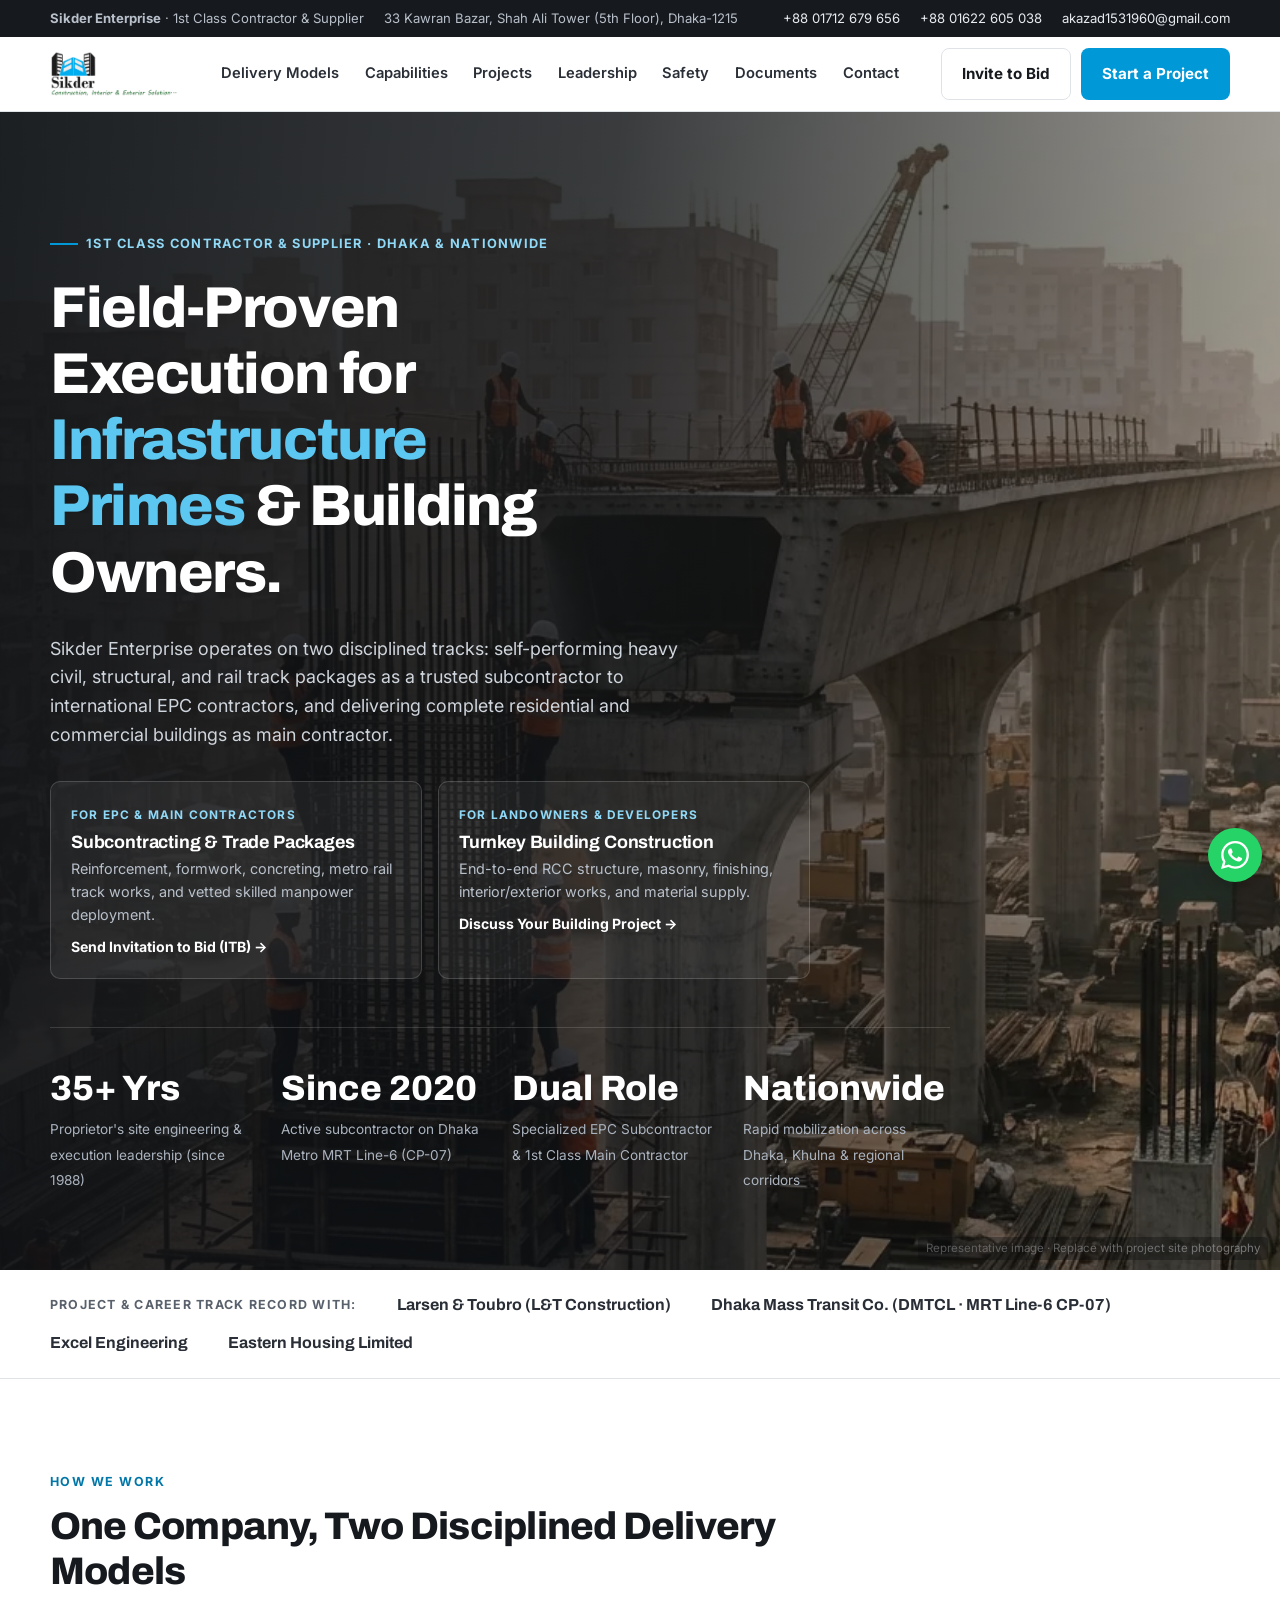
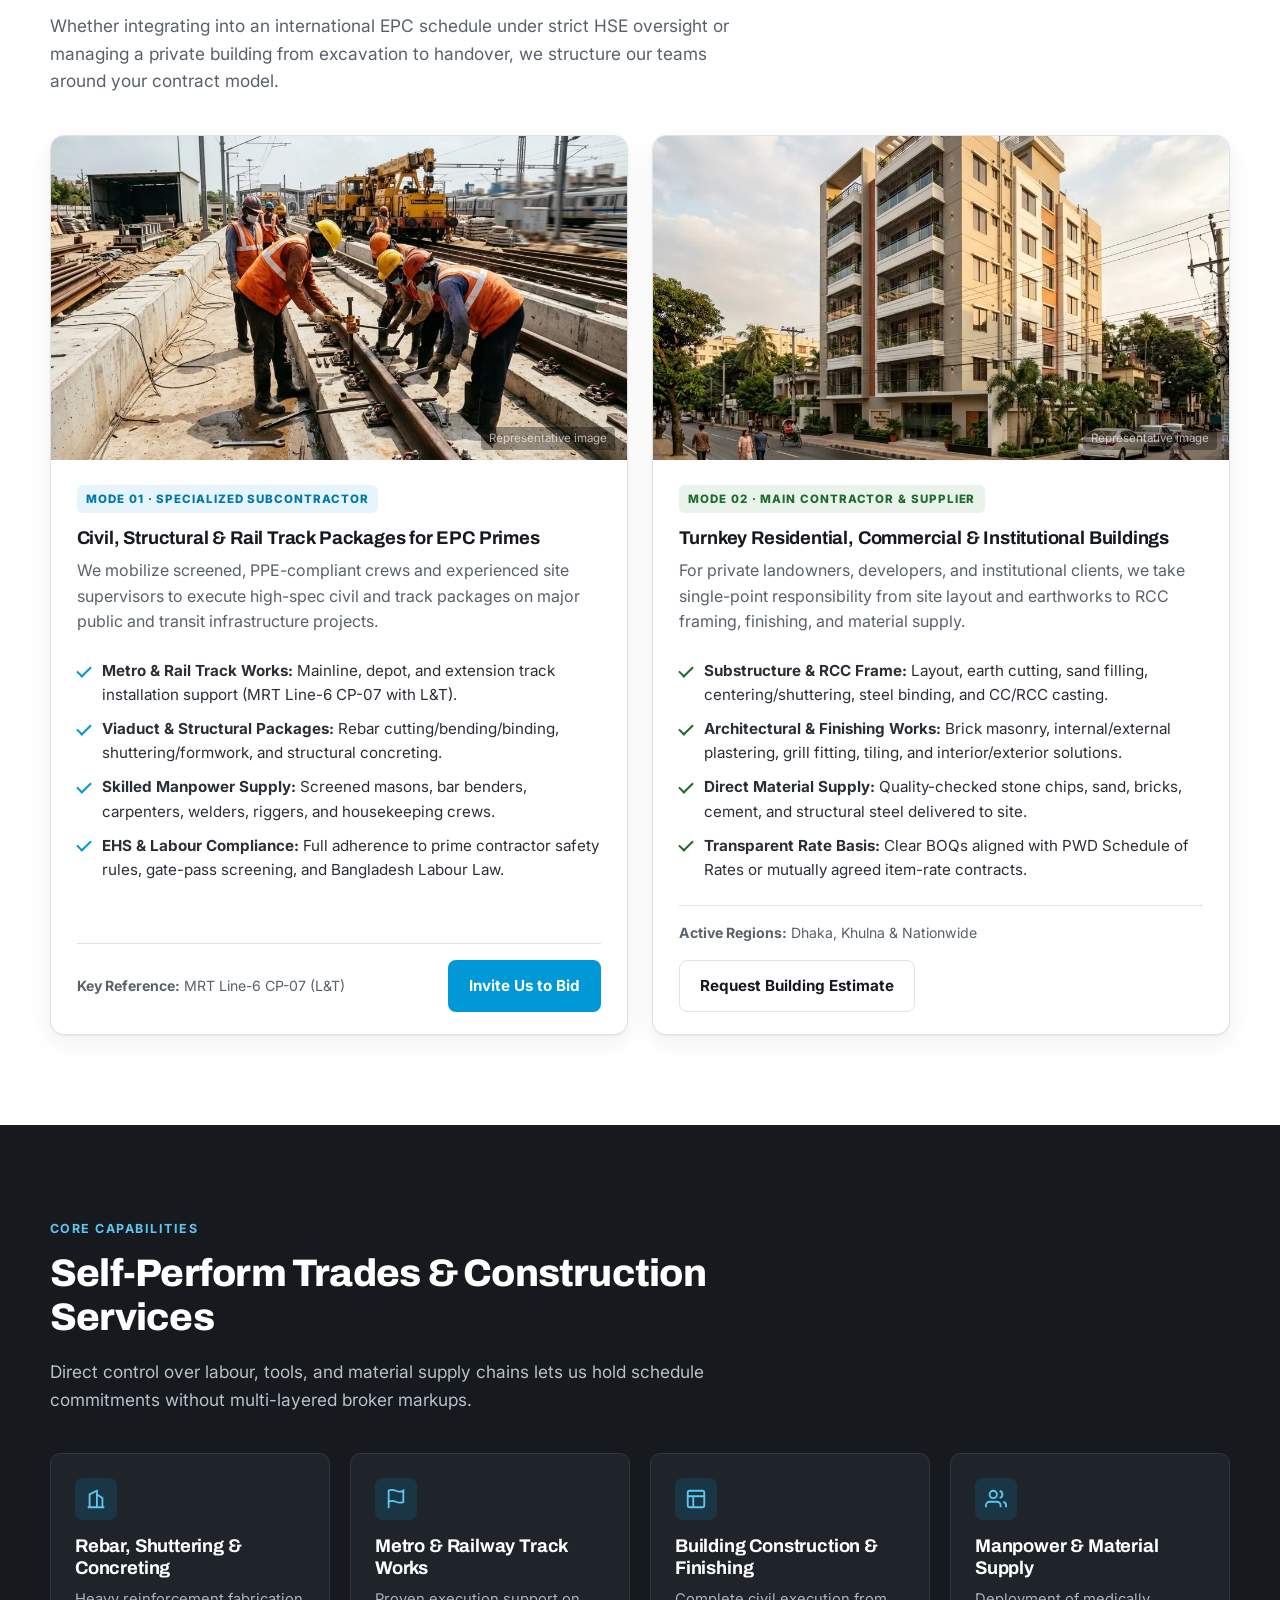
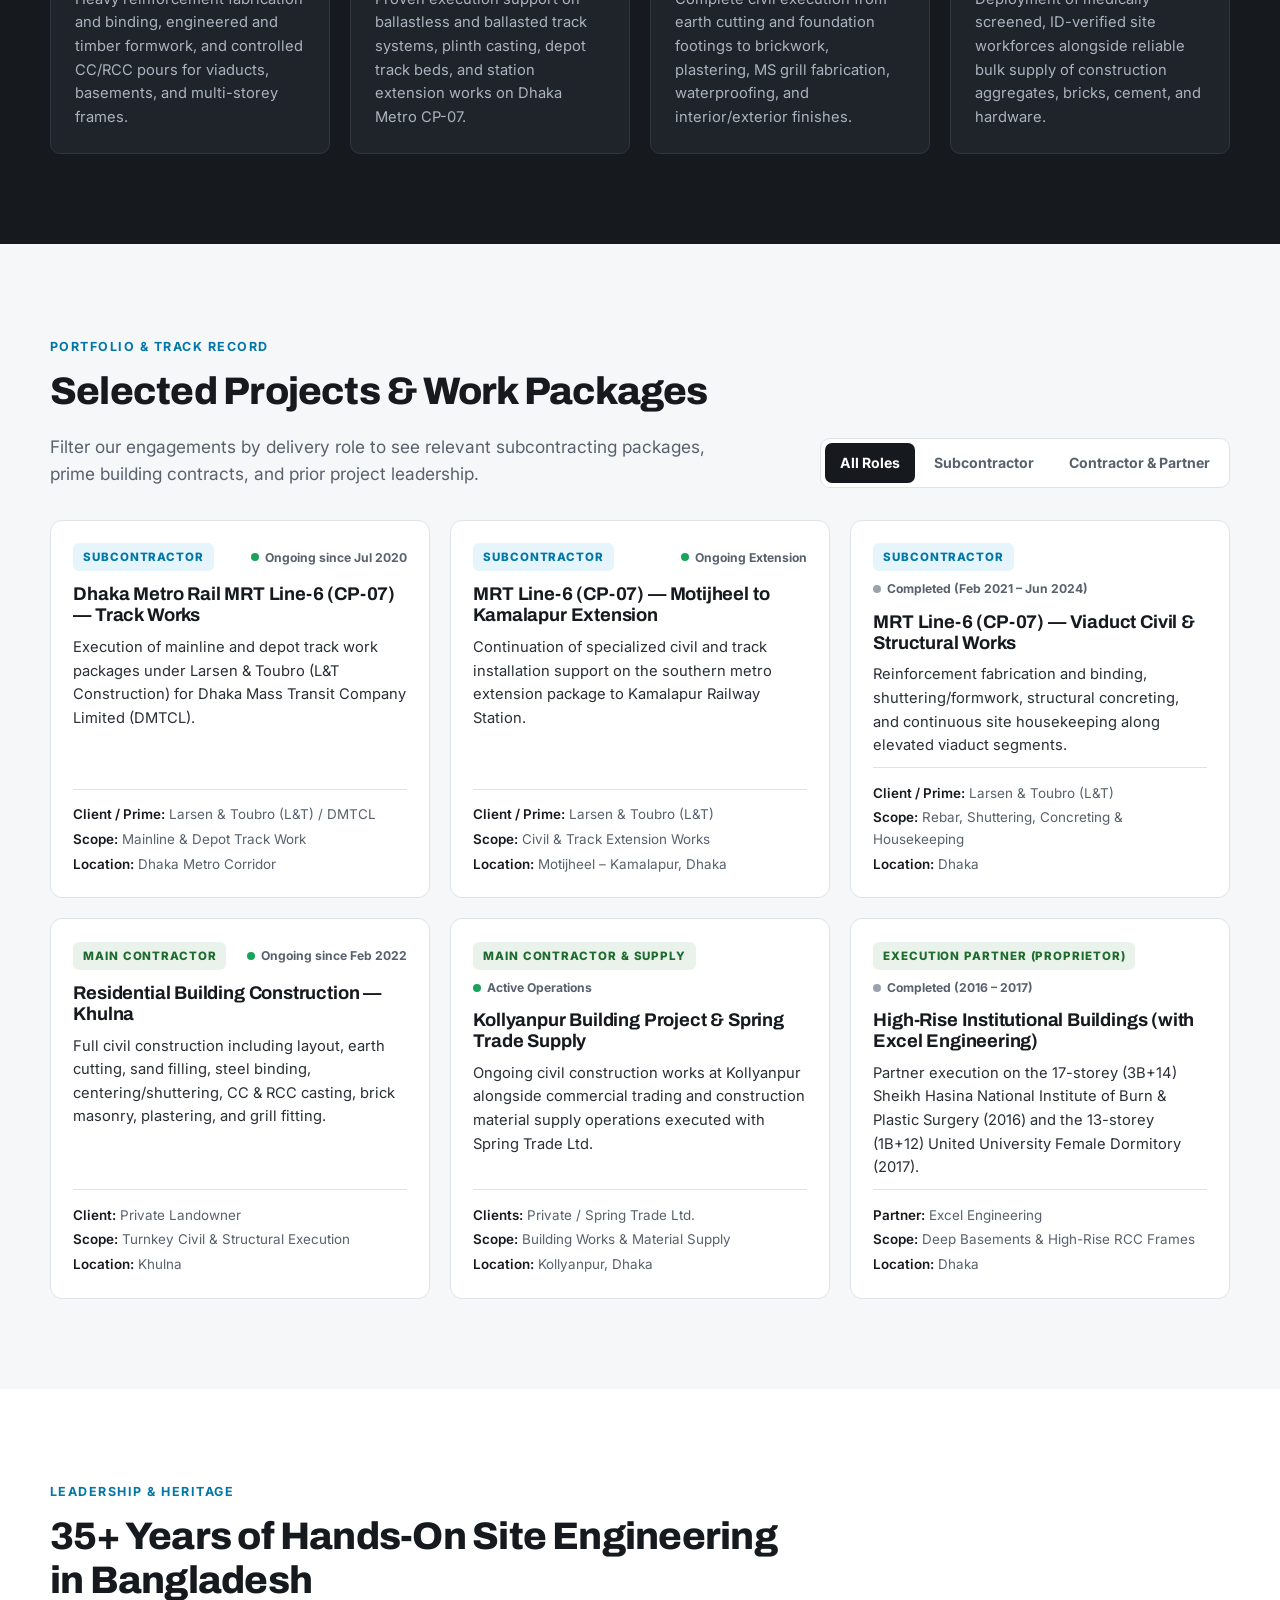
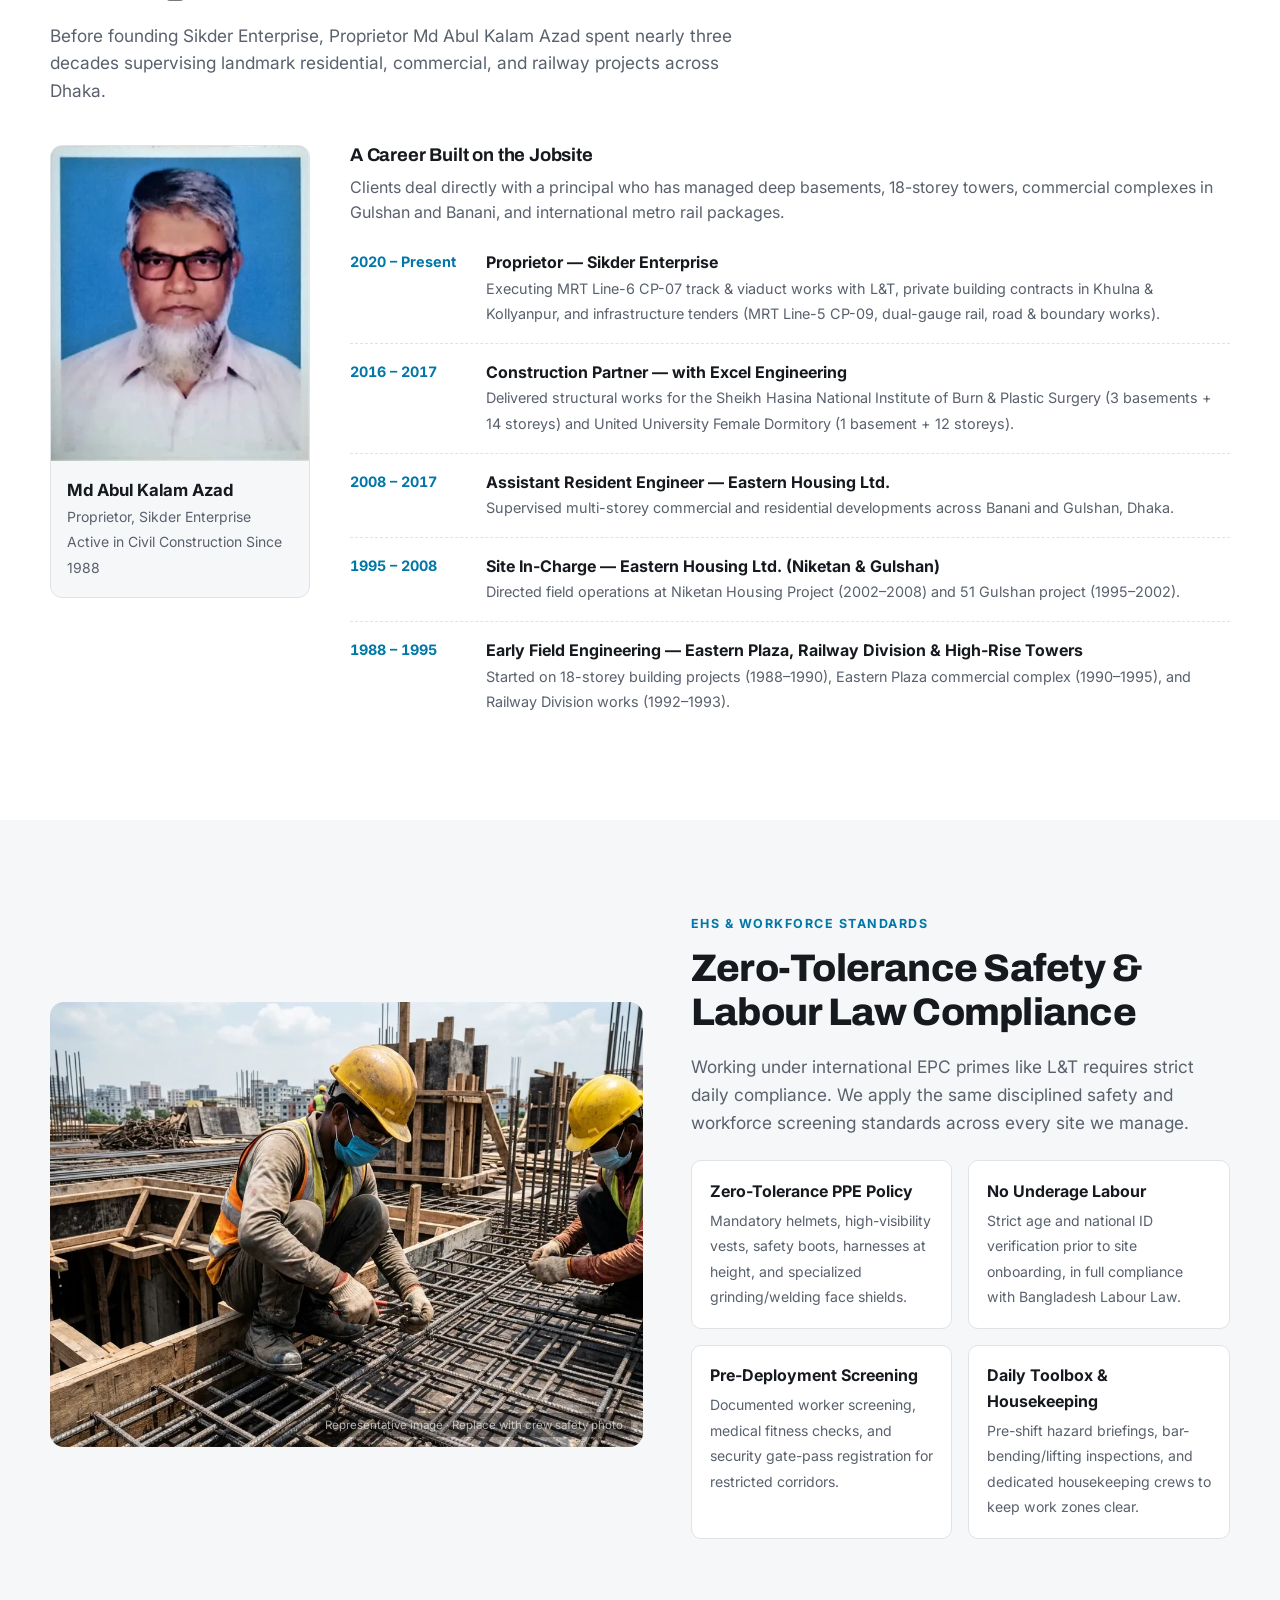
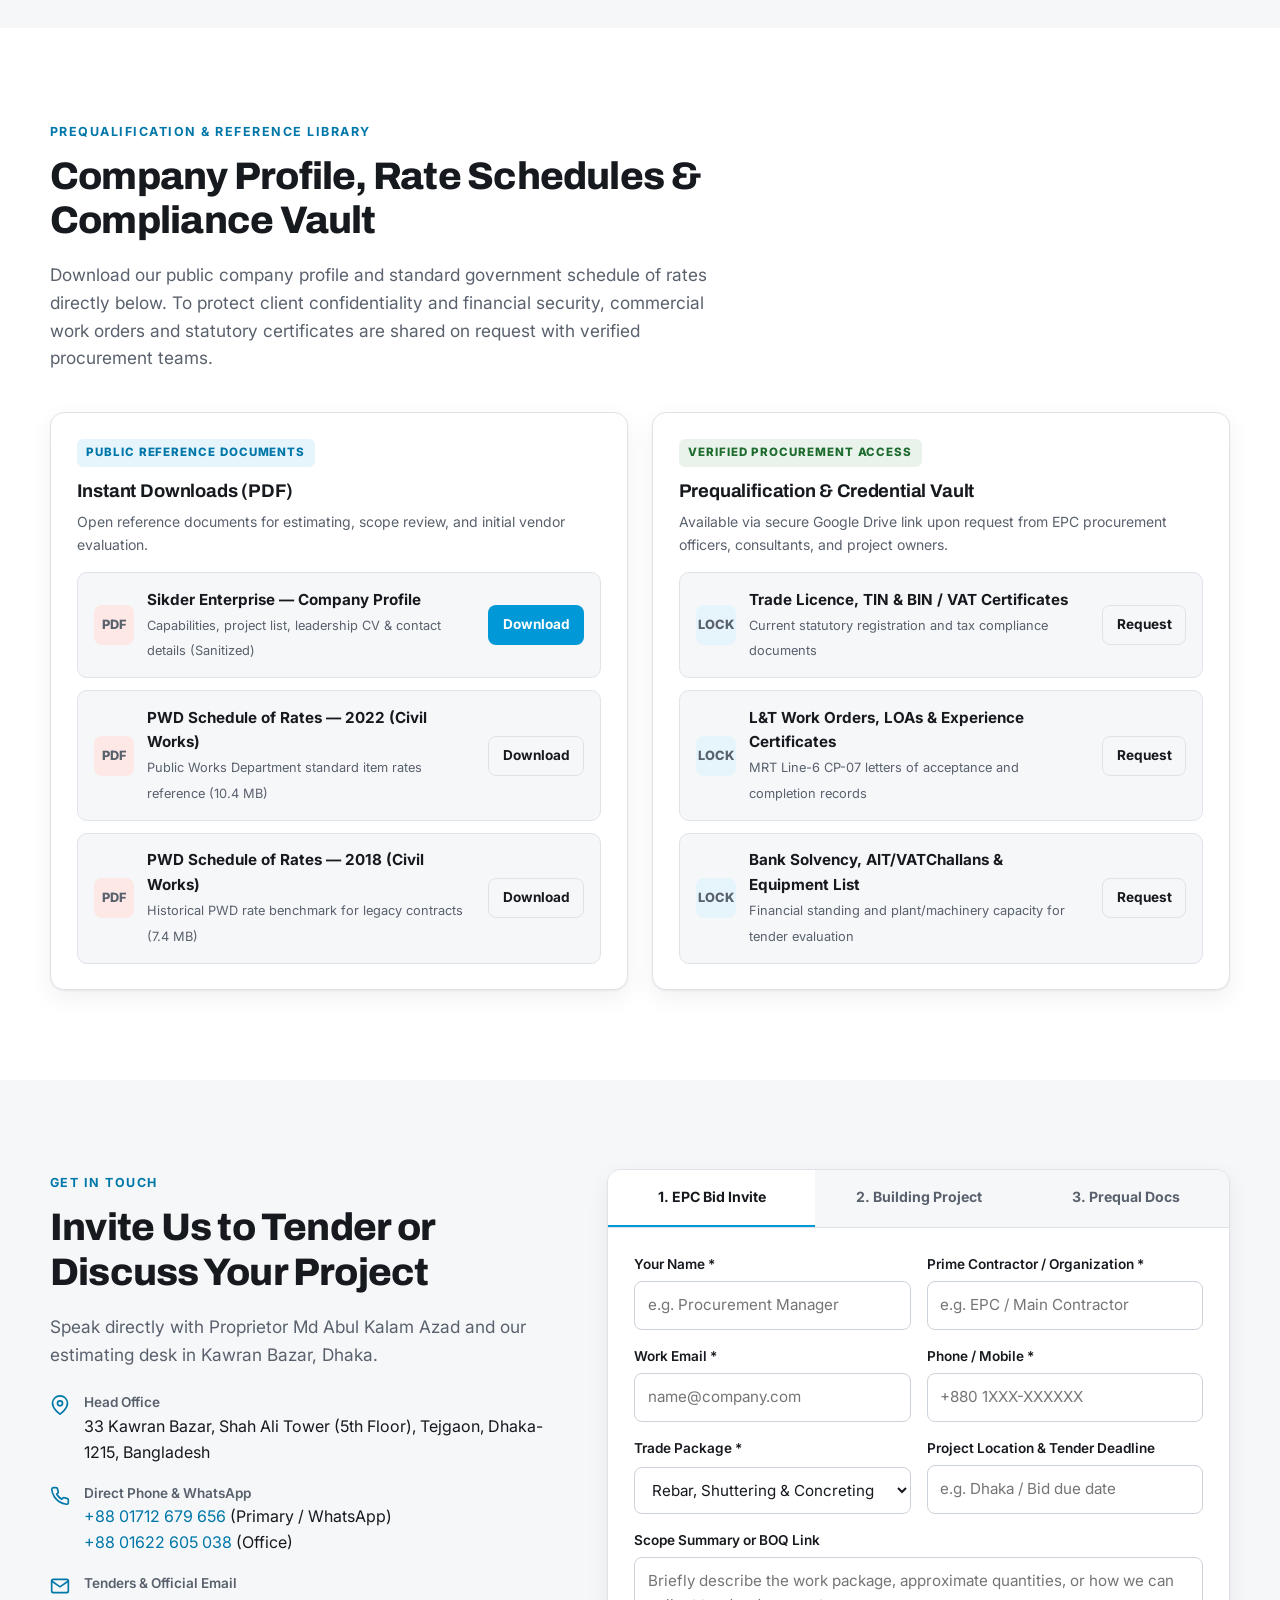
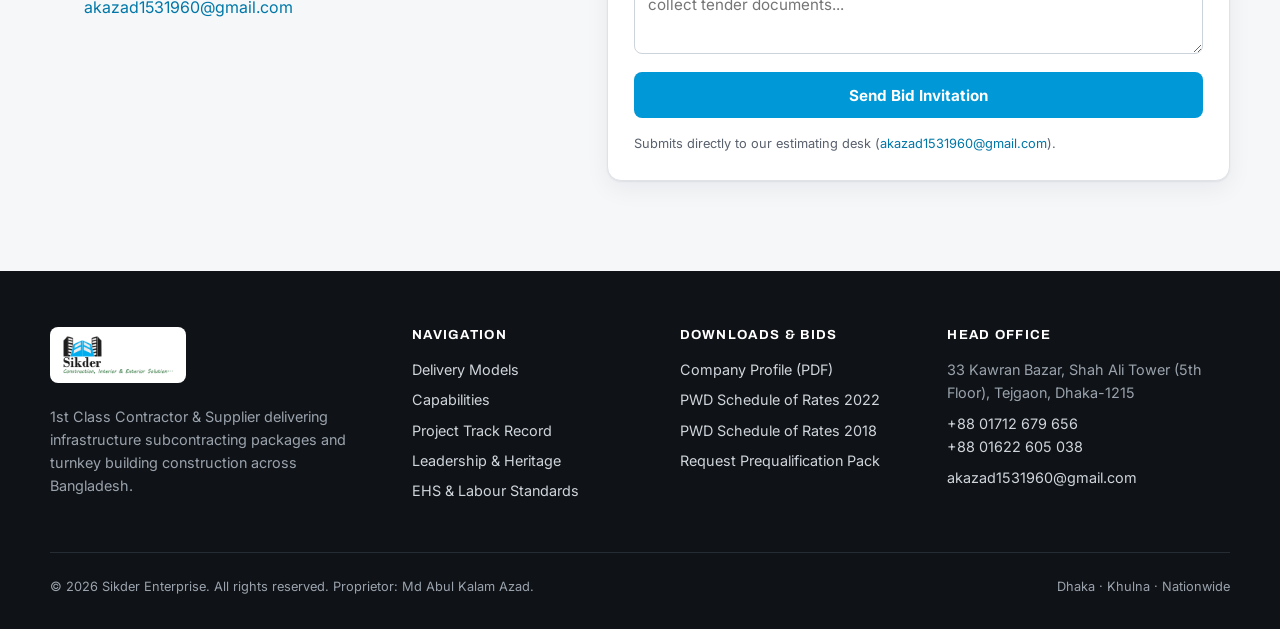
==== index.html @ fd6a3f09 "Initial launch: Sikder Enterprise dual-role website & public reference docs" ====
<!DOCTYPE html>
<html lang="en">
<head>
  <meta charset="UTF-8">
  <meta name="viewport" content="width=device-width, initial-scale=1.0">
  <title>Sikder Enterprise | 1st Class Civil &amp; Rail Infrastructure Contractor &amp; Subcontractor in Bangladesh</title>
  <meta name="description" content="Sikder Enterprise is a 1st Class civil engineering contractor, specialized subcontractor, and material supplier based in Kawran Bazar, Dhaka. Trusted execution partner on Dhaka Metro MRT Line-6 CP-07 with Larsen &amp; Toubro (L&amp;T), plus turnkey residential and commercial buildings across Bangladesh.">
  <meta name="robots" content="index, follow">
  <link rel="canonical" href="https://meherabrusho.github.io/sikder-enterprise/">
  <link rel="icon" type="image/png" href="favicon.png">
  <link rel="apple-touch-icon" href="assets/img/apple-touch-icon.png">

  <!-- Open Graph / Social -->
  <meta property="og:type" content="website">
  <meta property="og:url" content="https://meherabrusho.github.io/sikder-enterprise/">
  <meta property="og:title" content="Sikder Enterprise | 1st Class Contractor &amp; Subcontractor in Bangladesh">
  <meta property="og:description" content="Civil engineering subcontractor for EPC/infrastructure primes (MRT Line-6 CP-07 with L&amp;T) and turnkey building contractor across Dhaka &amp; Khulna. Led by 35+ years of site execution experience.">
  <meta property="og:image" content="https://meherabrusho.github.io/sikder-enterprise/assets/img/og-image.jpg">

  <!-- Google Fonts -->
  <link rel="preconnect" href="https://fonts.googleapis.com">
  <link rel="preconnect" href="https://fonts.gstatic.com" crossorigin>
  <link href="https://fonts.googleapis.com/css2?family=Archivo:wght@700;800&amp;family=Inter:wght@400;500;600;700&amp;display=swap" rel="stylesheet">

  <link rel="stylesheet" href="css/styles.css">

  <!-- Structured Data -->
  <script type="application/ld+json">
  {
    "@context": "https://schema.org",
    "@type": "GeneralContractor",
    "name": "Sikder Enterprise",
    "description": "1st Class Contractor & Supplier providing specialized civil and rail track subcontracting for EPC primes as well as turnkey residential and commercial building construction in Bangladesh.",
    "founder": {
      "@type": "Person",
      "name": "Md Abul Kalam Azad",
      "jobTitle": "Proprietor"
    },
    "address": {
      "@type": "PostalAddress",
      "streetAddress": "33 Kawran Bazar, Shah Ali Tower (5th Floor), Tejgaon",
      "addressLocality": "Dhaka",
      "postalCode": "1215",
      "addressCountry": "BD"
    },
    "telephone": "+8801712679656",
    "email": "akazad1531960@gmail.com",
    "areaServed": ["Dhaka", "Khulna", "Bangladesh"]
  }
  </script>
</head>
<body>

  <!-- Top Utility Bar -->
  <div class="topbar">
    <div class="container">
      <div class="topbar__group">
        <span><strong>Sikder Enterprise</strong> &middot; 1st Class Contractor &amp; Supplier</span>
        <span>33 Kawran Bazar, Shah Ali Tower (5th Floor), Dhaka-1215</span>
      </div>
      <div class="topbar__group">
        <a href="tel:+8801712679656">+88 01712 679 656</a>
        <a href="tel:+8801622605038">+88 01622 605 038</a>
        <a href="mailto:akazad1531960@gmail.com">akazad1531960@gmail.com</a>
      </div>
    </div>
  </div>

  <!-- Main Header -->
  <header class="header">
    <div class="container">
      <a href="#top" class="brand" aria-label="Sikder Enterprise Home">
        <img src="assets/img/logo-sm.png" alt="Sikder Enterprise — Construction, Interior &amp; Exterior Solution" width="180" height="46">
      </a>
      <nav class="nav" id="main-nav" aria-label="Primary Navigation">
        <a href="#delivery">Delivery Models</a>
        <a href="#services">Capabilities</a>
        <a href="#projects">Projects</a>
        <a href="#leadership">Leadership</a>
        <a href="#safety">Safety</a>
        <a href="#documents">Documents</a>
        <a href="#contact">Contact</a>
      </nav>
      <div class="header__cta">
        <a href="#contact" class="btn btn--ghost" data-open-tab="bid">Invite to Bid</a>
        <a href="#contact" class="btn btn--primary" data-open-tab="owner">Start a Project</a>
        <button type="button" class="menu-toggle" id="menu-toggle" aria-expanded="false" aria-controls="main-nav" aria-label="Toggle navigation menu">
          <svg viewBox="0 0 24 24" fill="none" stroke="currentColor" stroke-width="2" stroke-linecap="round"><path d="M4 7h16M4 12h16M4 17h16"/></svg>
        </button>
      </div>
    </div>
  </header>

  <main id="top">
    <!-- Hero Section -->
    <section class="hero">
      <div class="hero__bg">
        <img src="assets/img/hero-metro.webp" alt="Elevated metro rail viaduct and civil infrastructure works" width="1400" height="900" fetchpriority="high">
        <span class="img-note">Representative image &middot; Replace with project site photography</span>
      </div>
      <div class="container">
        <div class="hero__tag">1st Class Contractor &amp; Supplier &middot; Dhaka &amp; Nationwide</div>
        <h1>Field-Proven Execution for <span>Infrastructure Primes</span> &amp; Building Owners.</h1>
        <p class="hero__lead">
          Sikder Enterprise operates on two disciplined tracks: self-performing heavy civil, structural, and rail track packages as a trusted subcontractor to international EPC contractors, and delivering complete residential and commercial buildings as main contractor.
        </p>

        <div class="paths">
          <a href="#contact" class="path" data-open-tab="bid">
            <span class="path__who">For EPC &amp; Main Contractors</span>
            <h3>Subcontracting &amp; Trade Packages</h3>
            <p>Reinforcement, formwork, concreting, metro rail track works, and vetted skilled manpower deployment.</p>
            <span class="path__go">Send Invitation to Bid (ITB) &rarr;</span>
          </a>
          <a href="#contact" class="path" data-open-tab="owner">
            <span class="path__who">For Landowners &amp; Developers</span>
            <h3>Turnkey Building Construction</h3>
            <p>End-to-end RCC structure, masonry, finishing, interior/exterior works, and material supply.</p>
            <span class="path__go">Discuss Your Building Project &rarr;</span>
          </a>
        </div>

        <div class="stats">
          <div class="stat">
            <strong>35+ Yrs</strong>
            <span>Proprietor's site engineering &amp; execution leadership (since 1988)</span>
          </div>
          <div class="stat">
            <strong>Since 2020</strong>
            <span>Active subcontractor on Dhaka Metro MRT Line-6 (CP-07)</span>
          </div>
          <div class="stat">
            <strong>Dual Role</strong>
            <span>Specialized EPC Subcontractor &amp; 1st Class Main Contractor</span>
          </div>
          <div class="stat">
            <strong>Nationwide</strong>
            <span>Rapid mobilization across Dhaka, Khulna &amp; regional corridors</span>
          </div>
        </div>
      </div>
    </section>

    <!-- Trust / Partner Strip -->
    <section class="trust" aria-label="Project Experience and Collaborations">
      <div class="container">
        <span class="trust__label">Project &amp; Career Track Record With:</span>
        <span class="trust__item">Larsen &amp; Toubro (L&amp;T Construction)</span>
        <span class="trust__item">Dhaka Mass Transit Co. (DMTCL &middot; MRT Line-6 CP-07)</span>
        <span class="trust__item">Excel Engineering</span>
        <span class="trust__item">Eastern Housing Limited</span>
      </div>
    </section>

    <!-- Two Delivery Models -->
    <section class="section" id="delivery">
      <div class="container">
        <div class="section-head reveal">
          <span class="eyebrow">How We Work</span>
          <h2>One Company, Two Disciplined Delivery Models</h2>
          <p class="lead">Whether integrating into an international EPC schedule under strict HSE oversight or managing a private building from excavation to handover, we structure our teams around your contract model.</p>
        </div>

        <div class="roles">
          <!-- Subcontractor Card -->
          <article class="role reveal">
            <div class="role__media">
              <img src="assets/img/track-work.webp" alt="Metro rail track installation and plinth concrete works" width="800" height="450" loading="lazy">
              <span class="img-note">Representative image</span>
            </div>
            <div class="role__body">
              <span class="badge badge--sub">Mode 01 &middot; Specialized Subcontractor</span>
              <h3>Civil, Structural &amp; Rail Track Packages for EPC Primes</h3>
              <p class="muted">We mobilize screened, PPE-compliant crews and experienced site supervisors to execute high-spec civil and track packages on major public and transit infrastructure projects.</p>
              <ul class="ticks">
                <li><strong>Metro &amp; Rail Track Works:</strong> Mainline, depot, and extension track installation support (MRT Line-6 CP-07 with L&amp;T).</li>
                <li><strong>Viaduct &amp; Structural Packages:</strong> Rebar cutting/bending/binding, shuttering/formwork, and structural concreting.</li>
                <li><strong>Skilled Manpower Supply:</strong> Screened masons, bar benders, carpenters, welders, riggers, and housekeeping crews.</li>
                <li><strong>EHS &amp; Labour Compliance:</strong> Full adherence to prime contractor safety rules, gate-pass screening, and Bangladesh Labour Law.</li>
              </ul>
              <div class="role__foot">
                <span class="muted"><strong>Key Reference:</strong> MRT Line-6 CP-07 (L&amp;T)</span>
                <a href="#contact" class="btn btn--primary" data-open-tab="bid">Invite Us to Bid</a>
              </div>
            </div>
          </article>

          <!-- Main Contractor Card -->
          <article class="role role--gc reveal">
            <div class="role__media">
              <img src="assets/img/residential.webp" alt="Multi-storey residential and commercial building construction" width="800" height="450" loading="lazy">
              <span class="img-note">Representative image</span>
            </div>
            <div class="role__body">
              <span class="badge badge--gc">Mode 02 &middot; Main Contractor &amp; Supplier</span>
              <h3>Turnkey Residential, Commercial &amp; Institutional Buildings</h3>
              <p class="muted">For private landowners, developers, and institutional clients, we take single-point responsibility from site layout and earthworks to RCC framing, finishing, and material supply.</p>
              <ul class="ticks">
                <li><strong>Substructure &amp; RCC Frame:</strong> Layout, earth cutting, sand filling, centering/shuttering, steel binding, and CC/RCC casting.</li>
                <li><strong>Architectural &amp; Finishing Works:</strong> Brick masonry, internal/external plastering, grill fitting, tiling, and interior/exterior solutions.</li>
                <li><strong>Direct Material Supply:</strong> Quality-checked stone chips, sand, bricks, cement, and structural steel delivered to site.</li>
                <li><strong>Transparent Rate Basis:</strong> Clear BOQs aligned with PWD Schedule of Rates or mutually agreed item-rate contracts.</li>
              </ul>
              <div class="role__foot">
                <span class="muted"><strong>Active Regions:</strong> Dhaka, Khulna &amp; Nationwide</span>
                <a href="#contact" class="btn btn--ghost" data-open-tab="owner">Request Building Estimate</a>
              </div>
            </div>
          </article>
        </div>
      </div>
    </section>

    <!-- Core Capabilities (Dark Section) -->
    <section class="section section--dark" id="services">
      <div class="container">
        <div class="section-head reveal">
          <span class="eyebrow">Core Capabilities</span>
          <h2>Self-Perform Trades &amp; Construction Services</h2>
          <p class="lead">Direct control over labour, tools, and material supply chains lets us hold schedule commitments without multi-layered broker markups.</p>
        </div>

        <div class="services">
          <div class="service reveal">
            <div class="service__icon" aria-hidden="true">
              <svg viewBox="0 0 24 24" fill="none" stroke="currentColor" stroke-width="2"><path d="M3 21h18M5 21V7l8-4v18M19 21V11l-6-4"/></svg>
            </div>
            <h3>Rebar, Shuttering &amp; Concreting</h3>
            <p>Heavy reinforcement fabrication and binding, engineered and timber formwork, and controlled CC/RCC pours for viaducts, basements, and multi-storey frames.</p>
          </div>

          <div class="service reveal">
            <div class="service__icon" aria-hidden="true">
              <svg viewBox="0 0 24 24" fill="none" stroke="currentColor" stroke-width="2"><path d="M4 15s1-1 4-1 5 2 8 2 4-1 4-1V3s-1 1-4 1-5-2-8-2-4 1-4 1z"/><line x1="4" y1="22" x2="4" y2="15"/></svg>
            </div>
            <h3>Metro &amp; Railway Track Works</h3>
            <p>Proven execution support on ballastless and ballasted track systems, plinth casting, depot track beds, and station extension works on Dhaka Metro CP-07.</p>
          </div>

          <div class="service reveal">
            <div class="service__icon" aria-hidden="true">
              <svg viewBox="0 0 24 24" fill="none" stroke="currentColor" stroke-width="2"><rect x="3" y="3" width="18" height="18" rx="2"/><path d="M3 9h18M9 21V9"/></svg>
            </div>
            <h3>Building Construction &amp; Finishing</h3>
            <p>Complete civil execution from earth cutting and foundation footings to brickwork, plastering, MS grill fabrication, waterproofing, and interior/exterior finishes.</p>
          </div>

          <div class="service reveal">
            <div class="service__icon" aria-hidden="true">
              <svg viewBox="0 0 24 24" fill="none" stroke="currentColor" stroke-width="2"><path d="M17 21v-2a4 4 0 0 0-4-4H5a4 4 0 0 0-4 4v2"/><circle cx="9" cy="7" r="4"/><path d="M23 21v-2a4 4 0 0 0-3-3.87"/><path d="M16 3.13a4 4 0 0 1 0 7.75"/></svg>
            </div>
            <h3>Manpower &amp; Material Supply</h3>
            <p>Deployment of medically screened, ID-verified site workforces alongside reliable bulk supply of construction aggregates, bricks, cement, and hardware.</p>
          </div>
        </div>
      </div>
    </section>

    <!-- Projects Section -->
    <section class="section section--paper" id="projects">
      <div class="container">
        <div class="projects-head reveal">
          <div>
            <span class="eyebrow">Portfolio &amp; Track Record</span>
            <h2>Selected Projects &amp; Work Packages</h2>
            <p class="lead" style="margin-bottom:0;">Filter our engagements by delivery role to see relevant subcontracting packages, prime building contracts, and prior project leadership.</p>
          </div>
          <div class="filters" role="group" aria-label="Filter projects by role">
            <button type="button" class="filter" data-filter="all" aria-pressed="true">All Roles</button>
            <button type="button" class="filter" data-filter="sub" aria-pressed="false">Subcontractor</button>
            <button type="button" class="filter" data-filter="gc" aria-pressed="false">Contractor &amp; Partner</button>
          </div>
        </div>

        <div class="projects" id="project-grid">
          <!-- Project 1 -->
          <article class="project reveal" data-role="sub">
            <div class="project__top">
              <span class="badge badge--sub" style="margin:0;">Subcontractor</span>
              <span class="status status--live">Ongoing since Jul 2020</span>
            </div>
            <h3>Dhaka Metro Rail MRT Line-6 (CP-07) — Track Works</h3>
            <p>Execution of mainline and depot track work packages under Larsen &amp; Toubro (L&amp;T Construction) for Dhaka Mass Transit Company Limited (DMTCL).</p>
            <div class="meta">
              <span><b>Client / Prime:</b> Larsen &amp; Toubro (L&amp;T) / DMTCL</span>
              <span><b>Scope:</b> Mainline &amp; Depot Track Work</span>
              <span><b>Location:</b> Dhaka Metro Corridor</span>
            </div>
          </article>

          <!-- Project 2 -->
          <article class="project reveal" data-role="sub">
            <div class="project__top">
              <span class="badge badge--sub" style="margin:0;">Subcontractor</span>
              <span class="status status--live">Ongoing Extension</span>
            </div>
            <h3>MRT Line-6 (CP-07) — Motijheel to Kamalapur Extension</h3>
            <p>Continuation of specialized civil and track installation support on the southern metro extension package to Kamalapur Railway Station.</p>
            <div class="meta">
              <span><b>Client / Prime:</b> Larsen &amp; Toubro (L&amp;T)</span>
              <span><b>Scope:</b> Civil &amp; Track Extension Works</span>
              <span><b>Location:</b> Motijheel – Kamalapur, Dhaka</span>
            </div>
          </article>

          <!-- Project 3 -->
          <article class="project reveal" data-role="sub">
            <div class="project__top">
              <span class="badge badge--sub" style="margin:0;">Subcontractor</span>
              <span class="status">Completed (Feb 2021 – Jun 2024)</span>
            </div>
            <h3>MRT Line-6 (CP-07) — Viaduct Civil &amp; Structural Works</h3>
            <p>Reinforcement fabrication and binding, shuttering/formwork, structural concreting, and continuous site housekeeping along elevated viaduct segments.</p>
            <div class="meta">
              <span><b>Client / Prime:</b> Larsen &amp; Toubro (L&amp;T)</span>
              <span><b>Scope:</b> Rebar, Shuttering, Concreting &amp; Housekeeping</span>
              <span><b>Location:</b> Dhaka</span>
            </div>
          </article>

          <!-- Project 4 -->
          <article class="project reveal" data-role="gc">
            <div class="project__top">
              <span class="badge badge--gc" style="margin:0;">Main Contractor</span>
              <span class="status status--live">Ongoing since Feb 2022</span>
            </div>
            <h3>Residential Building Construction — Khulna</h3>
            <p>Full civil construction including layout, earth cutting, sand filling, steel binding, centering/shuttering, CC &amp; RCC casting, brick masonry, plastering, and grill fitting.</p>
            <div class="meta">
              <span><b>Client:</b> Private Landowner</span>
              <span><b>Scope:</b> Turnkey Civil &amp; Structural Execution</span>
              <span><b>Location:</b> Khulna</span>
            </div>
          </article>

          <!-- Project 5 -->
          <article class="project reveal" data-role="gc">
            <div class="project__top">
              <span class="badge badge--gc" style="margin:0;">Main Contractor &amp; Supply</span>
              <span class="status status--live">Active Operations</span>
            </div>
            <h3>Kollyanpur Building Project &amp; Spring Trade Supply</h3>
            <p>Ongoing civil construction works at Kollyanpur alongside commercial trading and construction material supply operations executed with Spring Trade Ltd.</p>
            <div class="meta">
              <span><b>Clients:</b> Private / Spring Trade Ltd.</span>
              <span><b>Scope:</b> Building Works &amp; Material Supply</span>
              <span><b>Location:</b> Kollyanpur, Dhaka</span>
            </div>
          </article>

          <!-- Project 6 -->
          <article class="project reveal" data-role="gc">
            <div class="project__top">
              <span class="badge badge--gc" style="margin:0;">Execution Partner (Proprietor)</span>
              <span class="status">Completed (2016 – 2017)</span>
            </div>
            <h3>High-Rise Institutional Buildings (with Excel Engineering)</h3>
            <p>Partner execution on the 17-storey (3B+14) Sheikh Hasina National Institute of Burn &amp; Plastic Surgery (2016) and the 13-storey (1B+12) United University Female Dormitory (2017).</p>
            <div class="meta">
              <span><b>Partner:</b> Excel Engineering</span>
              <span><b>Scope:</b> Deep Basements &amp; High-Rise RCC Frames</span>
              <span><b>Location:</b> Dhaka</span>
            </div>
          </article>
        </div>
      </div>
    </section>

    <!-- Leadership & 35-Year Heritage -->
    <section class="section" id="leadership">
      <div class="container">
        <div class="section-head reveal">
          <span class="eyebrow">Leadership &amp; Heritage</span>
          <h2>35+ Years of Hands-On Site Engineering in Bangladesh</h2>
          <p class="lead">Before founding Sikder Enterprise, Proprietor Md Abul Kalam Azad spent nearly three decades supervising landmark residential, commercial, and railway projects across Dhaka.</p>
        </div>

        <div class="leader reveal">
          <div class="leader__photo">
            <img src="assets/img/proprietor.webp" alt="Md Abul Kalam Azad, Proprietor of Sikder Enterprise" width="400" height="480" loading="lazy">
            <div style="padding:1rem;">
              <strong style="display:block;font-size:1.05rem;">Md Abul Kalam Azad</strong>
              <span class="muted small">Proprietor, Sikder Enterprise<br>Active in Civil Construction Since 1988</span>
            </div>
          </div>

          <div>
            <h3>A Career Built on the Jobsite</h3>
            <p class="muted">Clients deal directly with a principal who has managed deep basements, 18-storey towers, commercial complexes in Gulshan and Banani, and international metro rail packages.</p>

            <ol class="timeline">
              <li>
                <time>2020 – Present</time>
                <div>
                  <b>Proprietor — Sikder Enterprise</b>
                  <span>Executing MRT Line-6 CP-07 track &amp; viaduct works with L&amp;T, private building contracts in Khulna &amp; Kollyanpur, and infrastructure tenders (MRT Line-5 CP-09, dual-gauge rail, road &amp; boundary works).</span>
                </div>
              </li>
              <li>
                <time>2016 – 2017</time>
                <div>
                  <b>Construction Partner — with Excel Engineering</b>
                  <span>Delivered structural works for the Sheikh Hasina National Institute of Burn &amp; Plastic Surgery (3 basements + 14 storeys) and United University Female Dormitory (1 basement + 12 storeys).</span>
                </div>
              </li>
              <li>
                <time>2008 – 2017</time>
                <div>
                  <b>Assistant Resident Engineer — Eastern Housing Ltd.</b>
                  <span>Supervised multi-storey commercial and residential developments across Banani and Gulshan, Dhaka.</span>
                </div>
              </li>
              <li>
                <time>1995 – 2008</time>
                <div>
                  <b>Site In-Charge — Eastern Housing Ltd. (Niketan &amp; Gulshan)</b>
                  <span>Directed field operations at Niketan Housing Project (2002–2008) and 51 Gulshan project (1995–2002).</span>
                </div>
              </li>
              <li>
                <time>1988 – 1995</time>
                <div>
                  <b>Early Field Engineering — Eastern Plaza, Railway Division &amp; High-Rise Towers</b>
                  <span>Started on 18-storey building projects (1988–1990), Eastern Plaza commercial complex (1990–1995), and Railway Division works (1992–1993).</span>
                </div>
              </li>
            </ol>
          </div>
        </div>
      </div>
    </section>

    <!-- Health, Safety & Labour Compliance -->
    <section class="section section--paper" id="safety">
      <div class="container">
        <div class="safety">
          <div class="safety__media reveal">
            <img src="assets/img/rebar-crew.webp" alt="Construction workers wearing full PPE helmets, high-visibility vests, and safety harnesses on site" width="800" height="600" loading="lazy">
            <span class="img-note">Representative image &middot; Replace with crew safety photo</span>
          </div>

          <div class="reveal">
            <span class="eyebrow">EHS &amp; Workforce Standards</span>
            <h2>Zero-Tolerance Safety &amp; Labour Law Compliance</h2>
            <p class="lead">Working under international EPC primes like L&amp;T requires strict daily compliance. We apply the same disciplined safety and workforce screening standards across every site we manage.</p>

            <div class="pillars">
              <div class="pillar">
                <b>Zero-Tolerance PPE Policy</b>
                <span>Mandatory helmets, high-visibility vests, safety boots, harnesses at height, and specialized grinding/welding face shields.</span>
              </div>
              <div class="pillar">
                <b>No Underage Labour</b>
                <span>Strict age and national ID verification prior to site onboarding, in full compliance with Bangladesh Labour Law.</span>
              </div>
              <div class="pillar">
                <b>Pre-Deployment Screening</b>
                <span>Documented worker screening, medical fitness checks, and security gate-pass registration for restricted corridors.</span>
              </div>
              <div class="pillar">
                <b>Daily Toolbox &amp; Housekeeping</b>
                <span>Pre-shift hazard briefings, bar-bending/lifting inspections, and dedicated housekeeping crews to keep work zones clear.</span>
              </div>
            </div>
          </div>
        </div>
      </div>
    </section>

    <!-- Document & Prequalification Center -->
    <section class="section" id="documents">
      <div class="container">
        <div class="section-head reveal">
          <span class="eyebrow">Prequalification &amp; Reference Library</span>
          <h2>Company Profile, Rate Schedules &amp; Compliance Vault</h2>
          <p class="lead">Download our public company profile and standard government schedule of rates directly below. To protect client confidentiality and financial security, commercial work orders and statutory certificates are shared on request with verified procurement teams.</p>
        </div>

        <div class="docs">
          <!-- Tier 2: Public Downloads -->
          <div class="doc-card reveal">
            <span class="badge badge--sub">Public Reference Documents</span>
            <h3>Instant Downloads (PDF)</h3>
            <p class="muted small">Open reference documents for estimating, scope review, and initial vendor evaluation.</p>

            <ul class="doc-list">
              <li class="doc">
                <div class="doc__info">
                  <span class="doc__type">PDF</span>
                  <div>
                    <b>Sikder Enterprise — Company Profile</b>
                    <span>Capabilities, project list, leadership CV &amp; contact details (Sanitized)</span>
                  </div>
                </div>
                <a href="assets/docs/Sikder-Enterprise-Company-Profile.pdf" class="btn btn--primary" download>Download</a>
              </li>

              <li class="doc">
                <div class="doc__info">
                  <span class="doc__type">PDF</span>
                  <div>
                    <b>PWD Schedule of Rates — 2022 (Civil Works)</b>
                    <span>Public Works Department standard item rates reference (10.4 MB)</span>
                  </div>
                </div>
                <a href="assets/docs/PWD-Schedule-of-Rates-2022.pdf" class="btn btn--ghost" download>Download</a>
              </li>

              <li class="doc">
                <div class="doc__info">
                  <span class="doc__type">PDF</span>
                  <div>
                    <b>PWD Schedule of Rates — 2018 (Civil Works)</b>
                    <span>Historical PWD rate benchmark for legacy contracts (7.4 MB)</span>
                  </div>
                </div>
                <a href="assets/docs/PWD-Schedule-of-Rates-2018.pdf" class="btn btn--ghost" download>Download</a>
              </li>
            </ul>
          </div>

          <!-- Tier 3: Request-Only Prequalification Vault -->
          <div class="doc-card reveal">
            <span class="badge badge--gc">Verified Procurement Access</span>
            <h3>Prequalification &amp; Credential Vault</h3>
            <p class="muted small">Available via secure Google Drive link upon request from EPC procurement officers, consultants, and project owners.</p>

            <ul class="doc-list">
              <li class="doc">
                <div class="doc__info">
                  <span class="doc__type doc__type--lock" title="Request required">LOCK</span>
                  <div>
                    <b>Trade Licence, TIN &amp; BIN / VAT Certificates</b>
                    <span>Current statutory registration and tax compliance documents</span>
                  </div>
                </div>
                <a href="#contact" class="btn btn--ghost" data-open-tab="prequal" data-doc="Trade Licence, TIN &amp; VAT Certificates">Request</a>
              </li>

              <li class="doc">
                <div class="doc__info">
                  <span class="doc__type doc__type--lock" title="Request required">LOCK</span>
                  <div>
                    <b>L&amp;T Work Orders, LOAs &amp; Experience Certificates</b>
                    <span>MRT Line-6 CP-07 letters of acceptance and completion records</span>
                  </div>
                </div>
                <a href="#contact" class="btn btn--ghost" data-open-tab="prequal" data-doc="L&amp;T Work Orders &amp; Experience Certificates">Request</a>
              </li>

              <li class="doc">
                <div class="doc__info">
                  <span class="doc__type doc__type--lock" title="Request required">LOCK</span>
                  <div>
                    <b>Bank Solvency, AIT/VATChallans &amp; Equipment List</b>
                    <span>Financial standing and plant/machinery capacity for tender evaluation</span>
                  </div>
                </div>
                <a href="#contact" class="btn btn--ghost" data-open-tab="prequal" data-doc="Bank Solvency &amp; Financial Prequalification Pack">Request</a>
              </li>
            </ul>
          </div>
        </div>
      </div>
    </section>

    <!-- Contact & Interactive Inquiry Section -->
    <section class="section section--paper" id="contact">
      <div class="container">
        <div class="contact">
          <div class="reveal">
            <span class="eyebrow">Get in Touch</span>
            <h2>Invite Us to Tender or Discuss Your Project</h2>
            <p class="lead">Speak directly with Proprietor Md Abul Kalam Azad and our estimating desk in Kawran Bazar, Dhaka.</p>

            <div class="contact__details">
              <div class="contact__row">
                <svg viewBox="0 0 24 24" fill="none" stroke="currentColor" stroke-width="2"><path d="M21 10c0 7-9 13-9 13s-9-6-9-13a9 9 0 0 1 18 0z"/><circle cx="12" cy="10" r="3"/></svg>
                <div>
                  <b>Head Office</b>
                  <span>33 Kawran Bazar, Shah Ali Tower (5th Floor), Tejgaon, Dhaka-1215, Bangladesh</span>
                </div>
              </div>

              <div class="contact__row">
                <svg viewBox="0 0 24 24" fill="none" stroke="currentColor" stroke-width="2"><path d="M22 16.92v3a2 2 0 0 1-2.18 2 19.79 19.79 0 0 1-8.63-3.07 19.5 19.5 0 0 1-6-6 19.79 19.79 0 0 1-3.07-8.67A2 2 0 0 1 4.11 2h3a2 2 0 0 1 2 1.72 12.84 12.84 0 0 0 .7 2.81 2 2 0 0 1-.45 2.11L8.09 9.91a16 16 0 0 0 6 6l1.27-1.27a2 2 0 0 1 2.11-.45 12.84 12.84 0 0 0 2.81.7A2 2 0 0 1 22 16.92z"/></svg>
                <div>
                  <b>Direct Phone &amp; WhatsApp</b>
                  <span><a href="tel:+8801712679656">+88 01712 679 656</a> (Primary / WhatsApp)<br><a href="tel:+8801622605038">+88 01622 605 038</a> (Office)</span>
                </div>
              </div>

              <div class="contact__row">
                <svg viewBox="0 0 24 24" fill="none" stroke="currentColor" stroke-width="2"><path d="M4 4h16c1.1 0 2 .9 2 2v12c0 1.1-.9 2-2 2H4c-1.1 0-2-.9-2-2V6c0-1.1.9-2 2-2z"/><polyline points="22,6 12,13 2,6"/></svg>
                <div>
                  <b>Tenders &amp; Official Email</b>
                  <span><a href="mailto:akazad1531960@gmail.com">akazad1531960@gmail.com</a></span>
                </div>
              </div>
            </div>
          </div>

          <!-- 3-Tab Inquiry Card -->
          <div class="form-card reveal">
            <div class="tabs" role="tablist" aria-label="Inquiry Type">
              <button type="button" class="tab" role="tab" id="tab-bid" aria-controls="panel-bid" aria-selected="true" data-tab="bid">1. EPC Bid Invite</button>
              <button type="button" class="tab" role="tab" id="tab-owner" aria-controls="panel-owner" aria-selected="false" data-tab="owner">2. Building Project</button>
              <button type="button" class="tab" role="tab" id="tab-prequal" aria-controls="panel-prequal" aria-selected="false" data-tab="prequal">3. Prequal Docs</button>
            </div>

            <!-- Panel 1: Subcontract / ITB -->
            <form class="panel" id="panel-bid" role="tabpanel" aria-labelledby="tab-bid" data-inquiry-type="EPC / Subcontract Invitation to Bid">
              <div class="fields">
                <div class="field">
                  <label for="bid-name">Your Name *</label>
                  <input type="text" id="bid-name" name="name" required placeholder="e.g. Procurement Manager">
                </div>
                <div class="field">
                  <label for="bid-company">Prime Contractor / Organization *</label>
                  <input type="text" id="bid-company" name="company" required placeholder="e.g. EPC / Main Contractor">
                </div>
                <div class="field">
                  <label for="bid-email">Work Email *</label>
                  <input type="email" id="bid-email" name="email" required placeholder="name@company.com">
                </div>
                <div class="field">
                  <label for="bid-phone">Phone / Mobile *</label>
                  <input type="tel" id="bid-phone" name="phone" required placeholder="+880 1XXX-XXXXXX">
                </div>
                <div class="field">
                  <label for="bid-package">Trade Package *</label>
                  <select id="bid-package" name="package" required>
                    <option value="Rebar, Shuttering & Concreting">Rebar, Shuttering &amp; Concreting</option>
                    <option value="Metro / Railway Track Works">Metro / Railway Track Works</option>
                    <option value="Earthworks, Road & Boundary Civil Works">Earthworks, Road &amp; Boundary Civil Works</option>
                    <option value="Skilled Manpower Deployment">Skilled Manpower Deployment</option>
                    <option value="Material Supply">Construction Material Supply</option>
                  </select>
                </div>
                <div class="field">
                  <label for="bid-location">Project Location &amp; Tender Deadline</label>
                  <input type="text" id="bid-location" name="location" placeholder="e.g. Dhaka / Bid due date">
                </div>
                <div class="field field--full">
                  <label for="bid-notes">Scope Summary or BOQ Link</label>
                  <textarea id="bid-notes" name="message" rows="3" placeholder="Briefly describe the work package, approximate quantities, or how we can collect tender documents..."></textarea>
                </div>
              </div>
              <div style="margin-top:1.1rem;">
                <button type="submit" class="btn btn--primary btn--block">Send Bid Invitation</button>
              </div>
              <p class="form-note">Submits directly to our estimating desk (<a href="mailto:akazad1531960@gmail.com">akazad1531960@gmail.com</a>).</p>
              <div class="form-status" role="status" aria-live="polite"></div>
            </form>

            <!-- Panel 2: Building Owner -->
            <form class="panel" id="panel-owner" role="tabpanel" aria-labelledby="tab-owner" hidden data-inquiry-type="Building Construction Inquiry">
              <div class="fields">
                <div class="field">
                  <label for="own-name">Your Name *</label>
                  <input type="text" id="own-name" name="name" required placeholder="Full name">
                </div>
                <div class="field">
                  <label for="own-phone">Phone / WhatsApp *</label>
                  <input type="tel" id="own-phone" name="phone" required placeholder="+880 1XXX-XXXXXX">
                </div>
                <div class="field">
                  <label for="own-email">Email Address</label>
                  <input type="email" id="own-email" name="email" placeholder="Optional">
                </div>
                <div class="field">
                  <label for="own-location">Site Location *</label>
                  <input type="text" id="own-location" name="location" required placeholder="e.g. Mirpur, Dhaka / Khulna">
                </div>
                <div class="field">
                  <label for="own-type">Project Type *</label>
                  <select id="own-type" name="project_type" required>
                    <option value="Residential Building (Turnkey)">Residential Building (Turnkey)</option>
                    <option value="Commercial / Institutional Building">Commercial / Institutional Building</option>
                    <option value="RCC Frame & Structural Works Only">RCC Frame &amp; Structural Works Only</option>
                    <option value="Interior, Finishing & Renovation">Interior, Finishing &amp; Renovation</option>
                    <option value="Material Supply Only">Construction Material Supply Only</option>
                  </select>
                </div>
                <div class="field">
                  <label for="own-size">Plot Size / Number of Storeys</label>
                  <input type="text" id="own-size" name="size" placeholder="e.g. 5 Katha, G+8 storeys">
                </div>
                <div class="field field--full">
                  <label for="own-notes">Project Details &amp; Timeline</label>
                  <textarea id="own-notes" name="message" rows="3" placeholder="Tell us whether architectural/structural drawings are ready and when you plan to break ground..."></textarea>
                </div>
              </div>
              <div style="margin-top:1.1rem;">
                <button type="submit" class="btn btn--primary btn--block">Request Consultation &amp; Estimate</button>
              </div>
              <p class="form-note">We typically respond within one business day to schedule a site or office meeting.</p>
              <div class="form-status" role="status" aria-live="polite"></div>
            </form>

            <!-- Panel 3: Prequalification Document Request -->
            <form class="panel" id="panel-prequal" role="tabpanel" aria-labelledby="tab-prequal" hidden data-inquiry-type="Prequalification Document Access Request">
              <div class="fields">
                <div class="field">
                  <label for="pq-name">Requester Name &amp; Title *</label>
                  <input type="text" id="pq-name" name="name" required placeholder="e.g. Contracts Engineer">
                </div>
                <div class="field">
                  <label for="pq-company">Company / Authority *</label>
                  <input type="text" id="pq-company" name="company" required placeholder="Organization name">
                </div>
                <div class="field">
                  <label for="pq-email">Official Work Email *</label>
                  <input type="email" id="pq-email" name="email" required placeholder="Time-limited Drive access sent here">
                </div>
                <div class="field">
                  <label for="pq-phone">Phone Number *</label>
                  <input type="tel" id="pq-phone" name="phone" required placeholder="+880 1XXX-XXXXXX">
                </div>
                <div class="field field--full">
                  <label for="pq-docs">Requested Document Pack *</label>
                  <input type="text" id="pq-docs" name="requested_documents" required value="Full Prequalification Pack (Trade Licence, TIN/VAT, L&amp;T LOAs, Bank Solvency)">
                </div>
                <div class="field field--full">
                  <label for="pq-notes">Tender Reference / Purpose</label>
                  <textarea id="pq-notes" name="message" rows="2" placeholder="Please mention the project or tender reference for vendor registration..."></textarea>
                </div>
              </div>
              <div style="margin-top:1.1rem;">
                <button type="submit" class="btn btn--primary btn--block">Request Secure Document Access</button>
              </div>
              <p class="form-note">Verified requesters receive read-only Google Drive access to the requested compliance dossier.</p>
              <div class="form-status" role="status" aria-live="polite"></div>
            </form>
          </div>
        </div>
      </div>
    </section>
  </main>

  <!-- Footer -->
  <footer class="footer">
    <div class="container">
      <div class="footer__grid">
        <div>
          <div class="footer__logo">
            <img src="assets/img/logo-sm.png" alt="Sikder Enterprise" width="150" height="40" loading="lazy">
          </div>
          <p>1st Class Contractor &amp; Supplier delivering infrastructure subcontracting packages and turnkey building construction across Bangladesh.</p>
        </div>

        <div>
          <h4>Navigation</h4>
          <ul>
            <li><a href="#delivery">Delivery Models</a></li>
            <li><a href="#services">Capabilities</a></li>
            <li><a href="#projects">Project Track Record</a></li>
            <li><a href="#leadership">Leadership &amp; Heritage</a></li>
            <li><a href="#safety">EHS &amp; Labour Standards</a></li>
          </ul>
        </div>

        <div>
          <h4>Downloads &amp; Bids</h4>
          <ul>
            <li><a href="assets/docs/Sikder-Enterprise-Company-Profile.pdf" download>Company Profile (PDF)</a></li>
            <li><a href="assets/docs/PWD-Schedule-of-Rates-2022.pdf" download>PWD Schedule of Rates 2022</a></li>
            <li><a href="assets/docs/PWD-Schedule-of-Rates-2018.pdf" download>PWD Schedule of Rates 2018</a></li>
            <li><a href="#contact" data-open-tab="prequal">Request Prequalification Pack</a></li>
          </ul>
        </div>

        <div>
          <h4>Head Office</h4>
          <p style="margin-bottom:.5rem;">33 Kawran Bazar, Shah Ali Tower (5th Floor), Tejgaon, Dhaka-1215</p>
          <p style="margin-bottom:.5rem;">
            <a href="tel:+8801712679656">+88 01712 679 656</a><br>
            <a href="tel:+8801622605038">+88 01622 605 038</a>
          </p>
          <p style="margin:0;"><a href="mailto:akazad1531960@gmail.com">akazad1531960@gmail.com</a></p>
        </div>
      </div>

      <div class="footer__bottom">
        <span>&copy; <span id="year">2026</span> Sikder Enterprise. All rights reserved. Proprietor: Md Abul Kalam Azad.</span>
        <span>Dhaka &middot; Khulna &middot; Nationwide</span>
      </div>
    </div>
  </footer>

  <!-- Floating WhatsApp Button -->
  <a href="https://wa.me/8801712679656?text=Hello%20Sikder%20Enterprise%2C%20I%20would%20like%20to%20discuss%20a%20construction%20project%20or%20tender." class="wa" target="_blank" rel="noopener noreferrer" aria-label="Chat with Sikder Enterprise on WhatsApp" title="Chat on WhatsApp">
    <svg viewBox="0 0 24 24" fill="currentColor" aria-hidden="true"><path d="M20.52 3.48A11.82 11.82 0 0 0 12.05 0C5.5 0 .16 5.34.16 11.9c0 2.1.55 4.15 1.6 5.95L0 24l6.3-1.65a11.86 11.86 0 0 0 5.75 1.47h.01c6.55 0 11.89-5.34 11.89-11.9 0-3.18-1.24-6.16-3.43-8.44zM12.05 21.8h-.01a9.87 9.87 0 0 1-5.03-1.38l-.36-.21-3.74.98 1-3.64-.24-.37a9.85 9.85 0 0 1-1.51-5.28c0-5.45 4.44-9.88 9.9-9.88 2.64 0 5.12 1.03 6.99 2.9a9.82 9.82 0 0 1 2.9 6.99c0 5.45-4.44 9.89-9.9 9.89zm5.42-7.41c-.3-.15-1.76-.87-2.03-.97-.27-.1-.47-.15-.67.15-.2.3-.77.97-.94 1.16-.17.2-.35.22-.65.07-.3-.15-1.26-.46-2.4-1.48-.89-.79-1.48-1.76-1.66-2.06-.17-.3-.02-.46.13-.61.13-.13.3-.35.45-.52.15-.17.2-.3.3-.5.1-.2.05-.37-.02-.52-.08-.15-.67-1.62-.92-2.21-.24-.58-.49-.5-.67-.51h-.57c-.2 0-.52.07-.79.37-.27.3-1.04 1.02-1.04 2.48 0 1.46 1.07 2.88 1.21 3.08.15.2 2.1 3.2 5.08 4.49.71.31 1.26.49 1.69.63.71.23 1.36.2 1.87.12.57-.09 1.76-.72 2.01-1.41.25-.7.25-1.29.17-1.41-.07-.12-.27-.2-.57-.35z"/></svg>
  </a>

  <script src="js/main.js" defer></script>
</body>
</html>
---- css/styles.css ----
/* Sikder Enterprise: site styles
   Brand colours come from the company logo: charcoal buildings, sky-blue glass, green tagline. */

:root {
  --ink: #16191e;
  --ink-2: #2a2f37;
  --steel: #59616d;
  --line: #dfe3e8;
  --paper: #f6f7f9;
  --white: #ffffff;
  --blue: #0098d6;
  --blue-dark: #0077a8;
  --blue-tint: #e6f5fc;
  --green: #1e6b2e;
  --green-tint: #e9f3eb;
  --radius: 10px;
  --shadow: 0 1px 2px rgba(22, 25, 30, .06), 0 8px 24px rgba(22, 25, 30, .06);
  --max: 1180px;
  --font: "Inter", system-ui, -apple-system, "Segoe UI", Roboto, sans-serif;
  --display: "Archivo", "Inter", system-ui, sans-serif;
}

*, *::before, *::after { box-sizing: border-box; }
html { scroll-behavior: smooth; scroll-padding-top: 84px; }
body {
  margin: 0;
  font-family: var(--font);
  font-size: 16px;
  line-height: 1.6;
  color: var(--ink);
  background: var(--white);
  -webkit-font-smoothing: antialiased;
}
img { max-width: 100%; display: block; }
a { color: var(--blue-dark); text-decoration: none; }
a:hover { text-decoration: underline; }
h1, h2, h3, h4 { font-family: var(--display); line-height: 1.15; margin: 0 0 .5em; letter-spacing: -0.01em; }
h1 { font-size: clamp(2.1rem, 4.6vw, 3.6rem); font-weight: 800; letter-spacing: -0.025em; }
h2 { font-size: clamp(1.6rem, 3vw, 2.4rem); font-weight: 800; letter-spacing: -0.02em; }
h3 { font-size: 1.15rem; font-weight: 700; }
p { margin: 0 0 1em; }
:focus-visible { outline: 3px solid var(--blue); outline-offset: 2px; }

.container { width: min(100% - 2.5rem, var(--max)); margin-inline: auto; }
.section { padding: clamp(3.5rem, 7vw, 6rem) 0; }
.section--paper { background: var(--paper); }
.section--dark { background: var(--ink); color: #e9ecef; }
.section--dark h2, .section--dark h3 { color: var(--white); }
.eyebrow {
  display: inline-block;
  font-size: .78rem;
  font-weight: 700;
  letter-spacing: .12em;
  text-transform: uppercase;
  color: var(--blue-dark);
  margin-bottom: .75rem;
}
.section--dark .eyebrow { color: #5cc8f2; }
.lead { font-size: 1.08rem; color: var(--steel); max-width: 62ch; }
.section--dark .lead { color: #b8c0ca; }
.section-head { max-width: 760px; margin-bottom: 2.5rem; }
.muted { color: var(--steel); }
.small { font-size: .875rem; }

/* Buttons */
.btn {
  display: inline-flex; align-items: center; justify-content: center; gap: .5rem;
  padding: .8rem 1.25rem;
  border-radius: 8px;
  font-weight: 700; font-size: .95rem;
  border: 1.5px solid transparent;
  cursor: pointer;
  transition: background .15s ease, color .15s ease, border-color .15s ease, transform .15s ease;
  text-decoration: none !important;
  font-family: inherit;
}
.btn:active { transform: translateY(1px); }
.btn--primary { background: var(--blue); color: var(--white); }
.btn--primary:hover { background: var(--blue-dark); }
.btn--ghost { background: transparent; color: var(--ink); border-color: var(--line); }
.btn--ghost:hover { border-color: var(--ink); }
.btn--light { background: var(--white); color: var(--ink); }
.btn--light:hover { background: var(--blue-tint); }
.btn--outline-light { color: var(--white); border-color: rgba(255,255,255,.4); background: transparent; }
.btn--outline-light:hover { border-color: var(--white); }
.btn--block { width: 100%; }
.btn svg { width: 18px; height: 18px; }

/* Top bar */
.topbar { background: var(--ink); color: #b8c0ca; font-size: .82rem; }
.topbar .container { display: flex; flex-wrap: wrap; gap: .5rem 1.5rem; justify-content: space-between; padding: .5rem 0; }
.topbar a { color: #e9ecef; }
.topbar__group { display: flex; flex-wrap: wrap; gap: .25rem 1.25rem; }

/* Header */
.header {
  position: sticky; top: 0; z-index: 50;
  background: rgba(255,255,255,.96);
  backdrop-filter: saturate(160%) blur(8px);
  border-bottom: 1px solid var(--line);
}
.header .container { display: flex; align-items: center; justify-content: space-between; gap: 1rem; padding: .7rem 0; }
.brand { display: flex; align-items: center; gap: .75rem; text-decoration: none !important; }
.brand img { height: 46px; width: auto; }
.nav { display: flex; gap: 1.6rem; align-items: center; }
.nav a { color: var(--ink-2); font-weight: 600; font-size: .92rem; }
.nav a:hover { color: var(--blue-dark); text-decoration: none; }
.header__cta { display: flex; gap: .6rem; }
.menu-toggle { display: none; background: none; border: 1px solid var(--line); border-radius: 8px; padding: .5rem .6rem; cursor: pointer; }
.menu-toggle svg { width: 22px; height: 22px; }

@media (max-width: 960px) {
  .nav, .header__cta .btn--ghost { display: none; }
  .menu-toggle { display: inline-flex; }
  .nav.is-open {
    display: flex; flex-direction: column; align-items: flex-start; gap: 1rem;
    position: absolute; top: 100%; left: 0; right: 0;
    background: var(--white); border-bottom: 1px solid var(--line);
    padding: 1.25rem; box-shadow: var(--shadow);
  }
}

/* Hero */
.hero { position: relative; color: var(--white); background: var(--ink); overflow: hidden; }
.hero__bg { position: absolute; inset: 0; }
.hero__bg img { width: 100%; height: 100%; object-fit: cover; }
.hero__bg::after {
  content: ""; position: absolute; inset: 0;
  background: linear-gradient(95deg, rgba(14,17,21,.94) 0%, rgba(14,17,21,.82) 45%, rgba(14,17,21,.35) 100%);
}
.hero .container { position: relative; padding: clamp(4rem, 9vw, 7.5rem) 0 clamp(3rem, 6vw, 5rem); }
.hero__tag {
  display: inline-flex; align-items: center; gap: .5rem;
  font-size: .8rem; font-weight: 700; letter-spacing: .1em; text-transform: uppercase;
  color: #8fd9f7; margin-bottom: 1.25rem;
}
.hero__tag::before { content: ""; width: 28px; height: 2px; background: var(--blue); }
.hero h1 { max-width: 16ch; }
.hero h1 span { color: #5cc8f2; }
.hero__lead { font-size: clamp(1.02rem, 1.4vw, 1.18rem); color: #cfd5dc; max-width: 58ch; margin-bottom: 2rem; }
.paths { display: grid; grid-template-columns: repeat(2, minmax(0, 1fr)); gap: 1rem; max-width: 760px; }
.path {
  display: block; padding: 1.15rem 1.25rem;
  background: rgba(255,255,255,.06); border: 1px solid rgba(255,255,255,.16);
  border-radius: var(--radius); color: var(--white);
  transition: background .2s ease, border-color .2s ease, transform .2s ease;
}
.path:hover { background: rgba(255,255,255,.1); border-color: #5cc8f2; text-decoration: none; transform: translateY(-2px); }
.path__who { font-size: .74rem; font-weight: 700; letter-spacing: .1em; text-transform: uppercase; color: #8fd9f7; }
.path h3 { color: var(--white); margin: .35rem 0 .3rem; font-size: 1.12rem; }
.path p { color: #b8c0ca; font-size: .9rem; margin: 0; }
.path__go { display: inline-block; margin-top: .6rem; font-weight: 700; font-size: .88rem; color: var(--white); }
.stats { display: grid; grid-template-columns: repeat(4, minmax(0, 1fr)); gap: 1.5rem; margin-top: 3rem; padding-top: 2rem; border-top: 1px solid rgba(255,255,255,.14); max-width: 900px; }
.stat strong { display: block; font-family: var(--display); font-size: clamp(1.6rem, 3vw, 2.2rem); font-weight: 800; color: var(--white); font-variant-numeric: tabular-nums; }
.stat span { font-size: .85rem; color: #aab3be; }
.img-note { position: absolute; right: 12px; bottom: 10px; font-size: .72rem; color: rgba(255,255,255,.65); background: rgba(0,0,0,.35); padding: .15rem .5rem; border-radius: 4px; }

@media (max-width: 720px) {
  .paths { grid-template-columns: 1fr; }
  .stats { grid-template-columns: repeat(2, minmax(0, 1fr)); }
}

/* Partner strip */
.trust { border-bottom: 1px solid var(--line); background: var(--white); }
.trust .container { display: flex; flex-wrap: wrap; align-items: center; gap: .75rem 2.5rem; padding: 1.4rem 0; }
.trust__label { font-size: .78rem; font-weight: 700; letter-spacing: .1em; text-transform: uppercase; color: var(--steel); }
.trust__item { font-family: var(--display); font-weight: 700; color: var(--ink-2); font-size: 1rem; }

/* Two roles */
.roles { display: grid; grid-template-columns: repeat(2, minmax(0, 1fr)); gap: 1.5rem; }
.role {
  background: var(--white); border: 1px solid var(--line); border-radius: 14px;
  overflow: hidden; display: flex; flex-direction: column; box-shadow: var(--shadow);
}
.role__media { position: relative; aspect-ratio: 16 / 9; overflow: hidden; }
.role__media img { width: 100%; height: 100%; object-fit: cover; transition: transform .6s ease; }
.role:hover .role__media img { transform: scale(1.04); }
.role__body { padding: 1.6rem 1.6rem 1.4rem; display: flex; flex-direction: column; flex: 1; }
.badge {
  display: inline-block; align-self: flex-start;
  font-size: .72rem; font-weight: 800; letter-spacing: .08em; text-transform: uppercase;
  padding: .3rem .6rem; border-radius: 6px; margin-bottom: .9rem;
}
.badge--sub { background: var(--blue-tint); color: var(--blue-dark); }
.badge--gc { background: var(--green-tint); color: var(--green); }
.ticks { list-style: none; padding: 0; margin: .5rem 0 1.4rem; display: grid; gap: .6rem; }
.ticks li { position: relative; padding-left: 1.6rem; font-size: .95rem; color: var(--ink-2); }
.ticks li::before {
  content: ""; position: absolute; left: 0; top: .45em; width: 14px; height: 8px;
  border-left: 2.5px solid var(--blue); border-bottom: 2.5px solid var(--blue); transform: rotate(-45deg);
}
.role--gc .ticks li::before { border-color: var(--green); }
.role__foot { margin-top: auto; padding-top: 1rem; border-top: 1px solid var(--line); display: flex; justify-content: space-between; gap: 1rem; flex-wrap: wrap; align-items: center; font-size: .88rem; }
@media (max-width: 860px) { .roles { grid-template-columns: 1fr; } }

/* Services */
.services { display: grid; grid-template-columns: repeat(4, minmax(0, 1fr)); gap: 1.25rem; }
.service {
  background: #1f242b; border: 1px solid #2f363f; border-radius: var(--radius);
  padding: 1.5rem; transition: border-color .2s ease, transform .2s ease;
}
.service:hover { border-color: #5cc8f2; transform: translateY(-2px); }
.service__icon { width: 42px; height: 42px; border-radius: 8px; background: rgba(0,152,214,.15); color: #5cc8f2; display: grid; place-items: center; margin-bottom: 1rem; }
.service__icon svg { width: 22px; height: 22px; }
.service p { color: #aab3be; font-size: .92rem; margin: 0; }
@media (max-width: 1000px) { .services { grid-template-columns: repeat(2, minmax(0, 1fr)); } }
@media (max-width: 560px) { .services { grid-template-columns: 1fr; } }

/* Projects */
.projects-head { display: flex; justify-content: space-between; align-items: flex-end; gap: 1.5rem; flex-wrap: wrap; margin-bottom: 2rem; }
.filters { display: inline-flex; background: var(--white); border: 1px solid var(--line); border-radius: 10px; padding: 4px; gap: 4px; }
.filter {
  border: 0; background: transparent; padding: .55rem .95rem; border-radius: 7px;
  font: inherit; font-size: .88rem; font-weight: 700; color: var(--steel); cursor: pointer;
}
.filter[aria-pressed="true"] { background: var(--ink); color: var(--white); }
.projects { display: grid; grid-template-columns: repeat(3, minmax(0, 1fr)); gap: 1.25rem; }
.project {
  background: var(--white); border: 1px solid var(--line); border-radius: 12px;
  padding: 1.4rem; display: flex; flex-direction: column; gap: .6rem;
  transition: box-shadow .2s ease, transform .2s ease;
}
.project:hover { box-shadow: var(--shadow); transform: translateY(-2px); }
.project[hidden] { display: none; }
.project__top { display: flex; justify-content: space-between; align-items: center; gap: .5rem; flex-wrap: wrap; }
.status { font-size: .76rem; font-weight: 700; color: var(--steel); display: inline-flex; align-items: center; gap: .35rem; }
.status::before { content: ""; width: 8px; height: 8px; border-radius: 50%; background: #9aa3ad; }
.status--live::before { background: #19a35b; }
.project h3 { margin: .2rem 0 0; }
.project p { font-size: .92rem; color: var(--ink-2); margin: 0; }
.meta { margin-top: auto; padding-top: .9rem; border-top: 1px solid var(--line); display: grid; gap: .2rem; font-size: .84rem; color: var(--steel); }
.meta b { color: var(--ink); font-weight: 600; }
@media (max-width: 1000px) { .projects { grid-template-columns: repeat(2, minmax(0, 1fr)); } }
@media (max-width: 640px) { .projects { grid-template-columns: 1fr; } }

/* Leadership */
.leader { display: grid; grid-template-columns: 260px 1fr; gap: 2.5rem; align-items: start; }
.leader__photo { border-radius: 12px; overflow: hidden; border: 1px solid var(--line); background: var(--paper); }
.leader__photo img { width: 100%; height: auto; }
.timeline { list-style: none; margin: 1.5rem 0 0; padding: 0; display: grid; gap: 1rem; }
.timeline li { display: grid; grid-template-columns: 120px 1fr; gap: 1rem; padding-bottom: 1rem; border-bottom: 1px dashed var(--line); }
.timeline li:last-child { border-bottom: 0; }
.timeline time { font-weight: 700; color: var(--blue-dark); font-size: .9rem; font-variant-numeric: tabular-nums; }
.timeline b { display: block; }
.timeline span { font-size: .9rem; color: var(--steel); }
@media (max-width: 760px) {
  .leader { grid-template-columns: 1fr; }
  .leader__photo { max-width: 220px; }
  .timeline li { grid-template-columns: 1fr; gap: .2rem; }
}

/* Safety */
.safety { display: grid; grid-template-columns: 1.1fr 1fr; gap: 3rem; align-items: center; }
.safety__media { border-radius: 14px; overflow: hidden; position: relative; aspect-ratio: 4 / 3; }
.safety__media img { width: 100%; height: 100%; object-fit: cover; }
.pillars { display: grid; grid-template-columns: repeat(2, minmax(0, 1fr)); gap: 1rem; margin-top: 1.5rem; }
.pillar { background: var(--white); border: 1px solid var(--line); border-radius: var(--radius); padding: 1.1rem; }
.pillar b { display: block; margin-bottom: .2rem; }
.pillar span { font-size: .88rem; color: var(--steel); }
@media (max-width: 900px) { .safety { grid-template-columns: 1fr; } }
@media (max-width: 520px) { .pillars { grid-template-columns: 1fr; } }

/* Documents */
.docs { display: grid; grid-template-columns: 1fr 1fr; gap: 1.5rem; }
.doc-card { background: var(--white); border: 1px solid var(--line); border-radius: 14px; padding: 1.6rem; box-shadow: var(--shadow); }
.doc-list { list-style: none; padding: 0; margin: 1rem 0 0; display: grid; gap: .75rem; }
.doc {
  display: flex; align-items: center; justify-content: space-between; gap: 1rem;
  padding: .9rem 1rem; border: 1px solid var(--line); border-radius: 10px; background: var(--paper);
}
.doc__info { display: flex; gap: .85rem; align-items: center; min-width: 0; }
.doc__type { flex: none; width: 40px; height: 40px; border-radius: 8px; background: #fde8e6; color: #b42318; font-weight: 800; font-size: .72rem; display: grid; place-items: center; }
.doc__type--lock { background: var(--blue-tint); color: var(--blue-dark); }
.doc__info b { display: block; font-size: .95rem; }
.doc__info span { font-size: .8rem; color: var(--steel); }
.doc .btn { padding: .5rem .85rem; font-size: .85rem; flex: none; }
@media (max-width: 860px) { .docs { grid-template-columns: 1fr; } }

/* Contact */
.contact { display: grid; grid-template-columns: .9fr 1.1fr; gap: 3rem; align-items: start; }
.contact__details { display: grid; gap: 1.1rem; margin-top: 1.5rem; }
.contact__row { display: flex; gap: .9rem; align-items: flex-start; }
.contact__row svg { width: 20px; height: 20px; color: var(--blue-dark); flex: none; margin-top: 3px; }
.contact__row b { display: block; font-size: .85rem; color: var(--steel); font-weight: 600; }
.form-card { background: var(--white); border: 1px solid var(--line); border-radius: 14px; box-shadow: var(--shadow); overflow: hidden; }
.tabs { display: grid; grid-template-columns: repeat(3, minmax(0, 1fr)); border-bottom: 1px solid var(--line); background: var(--paper); }
.tab {
  border: 0; background: transparent; padding: 1rem .75rem; font: inherit; font-weight: 700; font-size: .88rem;
  color: var(--steel); cursor: pointer; border-bottom: 2.5px solid transparent;
}
.tab[aria-selected="true"] { color: var(--ink); background: var(--white); border-bottom-color: var(--blue); }
.panel { padding: 1.6rem; }
.panel[hidden] { display: none; }
.fields { display: grid; grid-template-columns: repeat(2, minmax(0, 1fr)); gap: 1rem; }
.field { display: grid; gap: .35rem; }
.field--full { grid-column: 1 / -1; }
.field label { font-size: .85rem; font-weight: 600; }
.field input, .field select, .field textarea {
  font: inherit; font-size: .95rem; padding: .7rem .8rem;
  border: 1px solid #cdd3da; border-radius: 8px; background: var(--white); color: var(--ink); width: 100%;
}
.field input:focus, .field select:focus, .field textarea:focus { outline: none; border-color: var(--blue); box-shadow: 0 0 0 3px rgba(0,152,214,.18); }
.form-note { font-size: .8rem; color: var(--steel); margin: 1rem 0 0; }
.form-status { margin-top: 1rem; padding: .8rem 1rem; border-radius: 8px; font-size: .9rem; display: none; }
.form-status.is-ok { display: block; background: #e7f6ee; color: #11683c; }
.form-status.is-err { display: block; background: #fdecea; color: #a12a1d; }
@media (max-width: 900px) { .contact { grid-template-columns: 1fr; } }
@media (max-width: 560px) {
  .fields { grid-template-columns: 1fr; }
  .tabs { grid-template-columns: 1fr; }
  .tab { text-align: left; padding: .8rem 1.2rem; }
}

/* Footer */
.footer { background: #0f1216; color: #9aa3ad; font-size: .9rem; padding: 3.5rem 0 2rem; }
.footer__grid { display: grid; grid-template-columns: 1.4fr 1fr 1fr 1.2fr; gap: 2rem; margin-bottom: 2.5rem; }
.footer h4 { color: var(--white); font-size: .82rem; letter-spacing: .1em; text-transform: uppercase; margin-bottom: 1rem; }
.footer ul { list-style: none; padding: 0; margin: 0; display: grid; gap: .45rem; }
.footer a { color: #cfd5dc; }
.footer__logo { background: var(--white); border-radius: 8px; padding: .5rem .75rem; display: inline-block; margin-bottom: 1rem; }
.footer__logo img { height: 40px; width: auto; }
.footer__bottom { border-top: 1px solid #262c34; padding-top: 1.5rem; display: flex; justify-content: space-between; flex-wrap: wrap; gap: 1rem; font-size: .8rem; }
@media (max-width: 860px) { .footer__grid { grid-template-columns: 1fr 1fr; } }
@media (max-width: 520px) { .footer__grid { grid-template-columns: 1fr; } }

/* Floating WhatsApp */
.wa {
  position: fixed; right: 18px; bottom: 18px; z-index: 60;
  width: 54px; height: 54px; border-radius: 50%; background: #25d366; color: var(--white);
  display: grid; place-items: center; box-shadow: 0 6px 20px rgba(0,0,0,.2);
  transition: transform .2s ease;
}
.wa:hover { transform: scale(1.06); }
.wa svg { width: 28px; height: 28px; }

/* Reveal on scroll */
.reveal { opacity: 0; transform: translateY(14px); transition: opacity .6s ease, transform .6s ease; }
.reveal.is-visible { opacity: 1; transform: none; }
@media (prefers-reduced-motion: reduce) {
  html { scroll-behavior: auto; }
  .reveal { opacity: 1; transform: none; transition: none; }
  * { transition: none !important; }
}
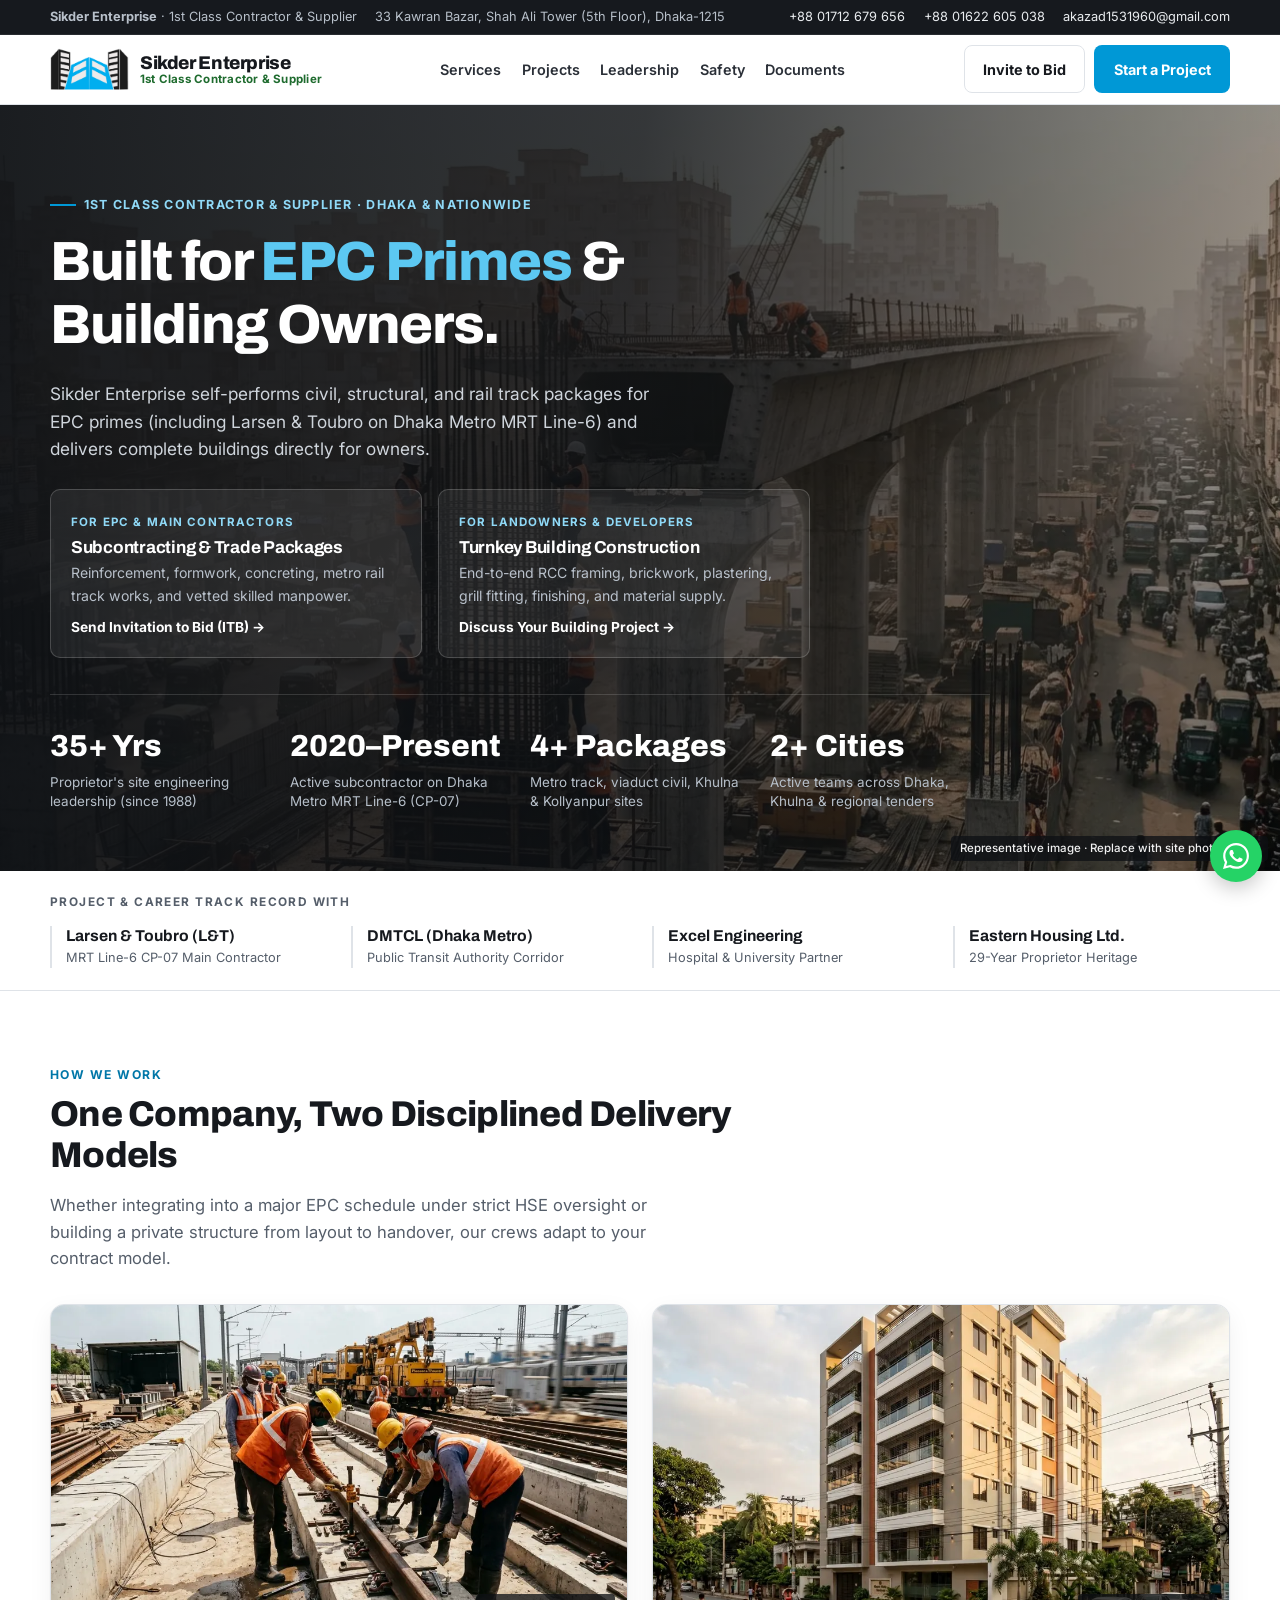
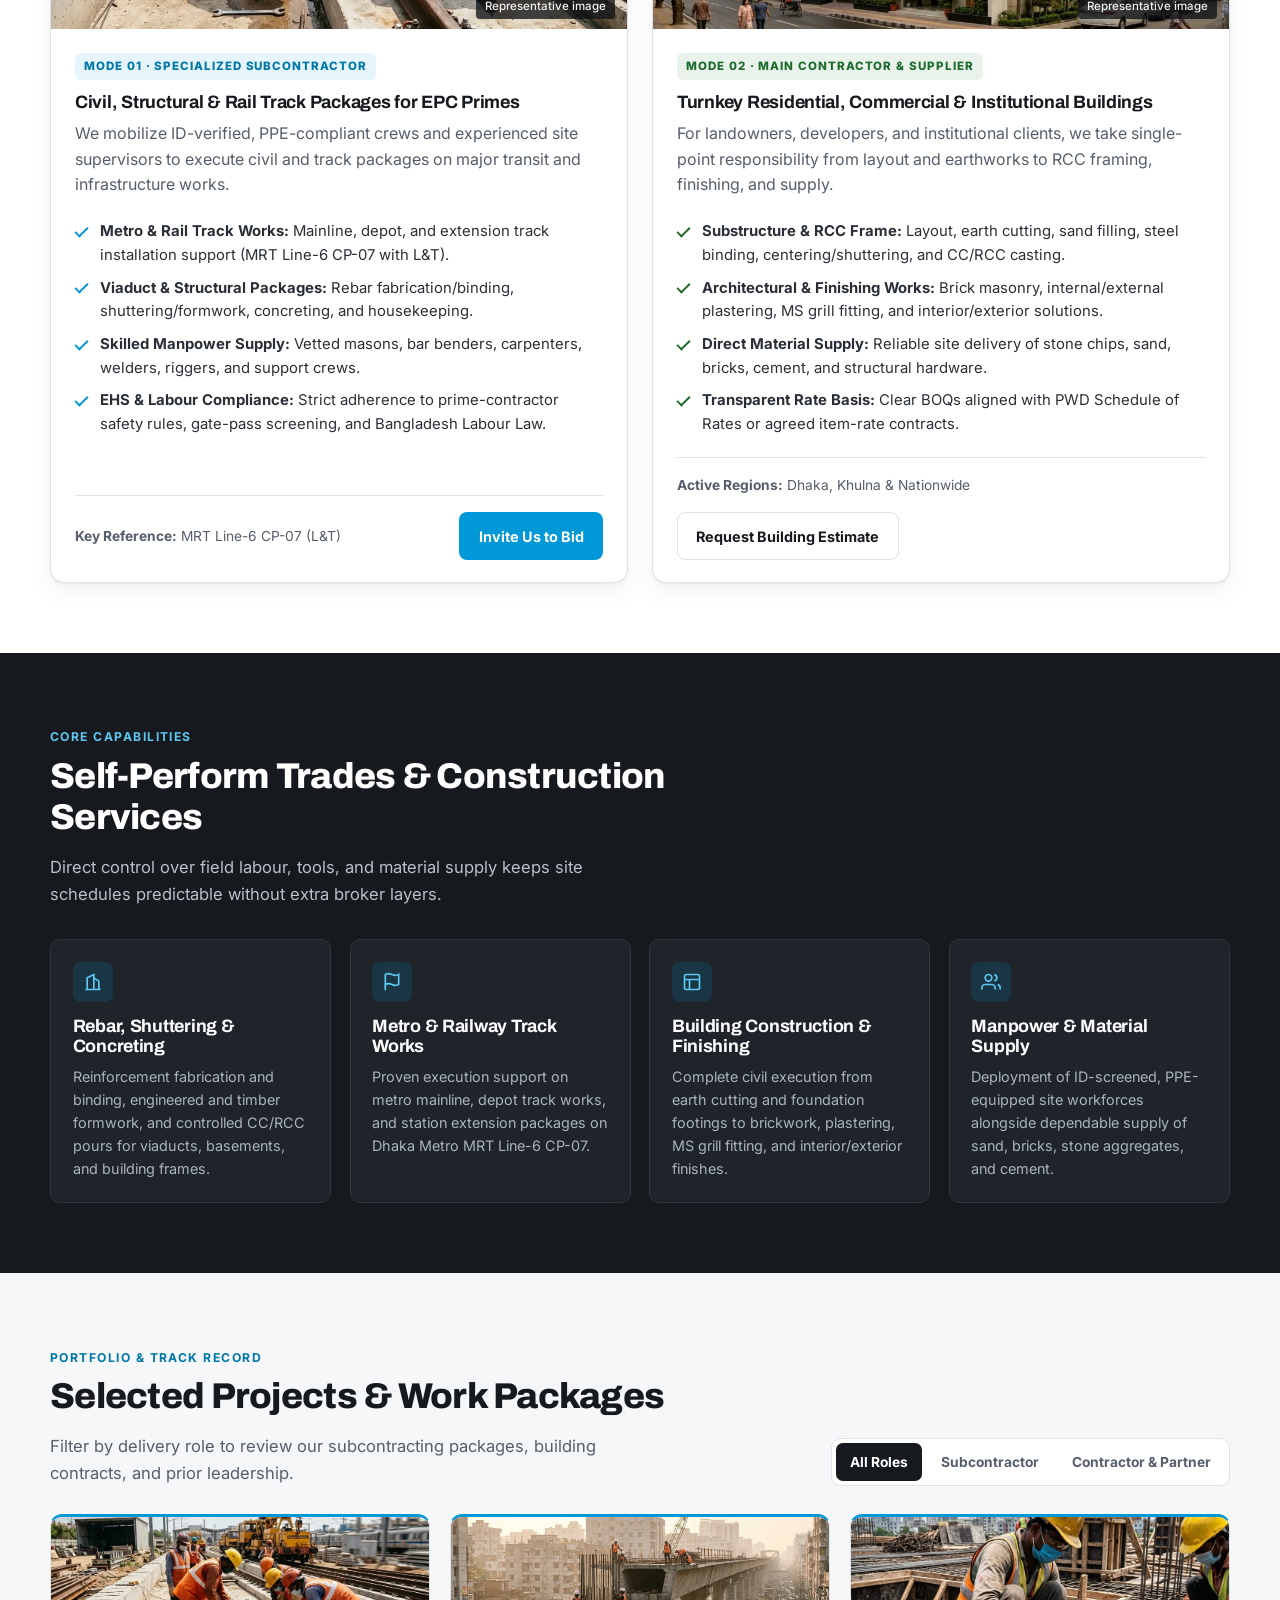
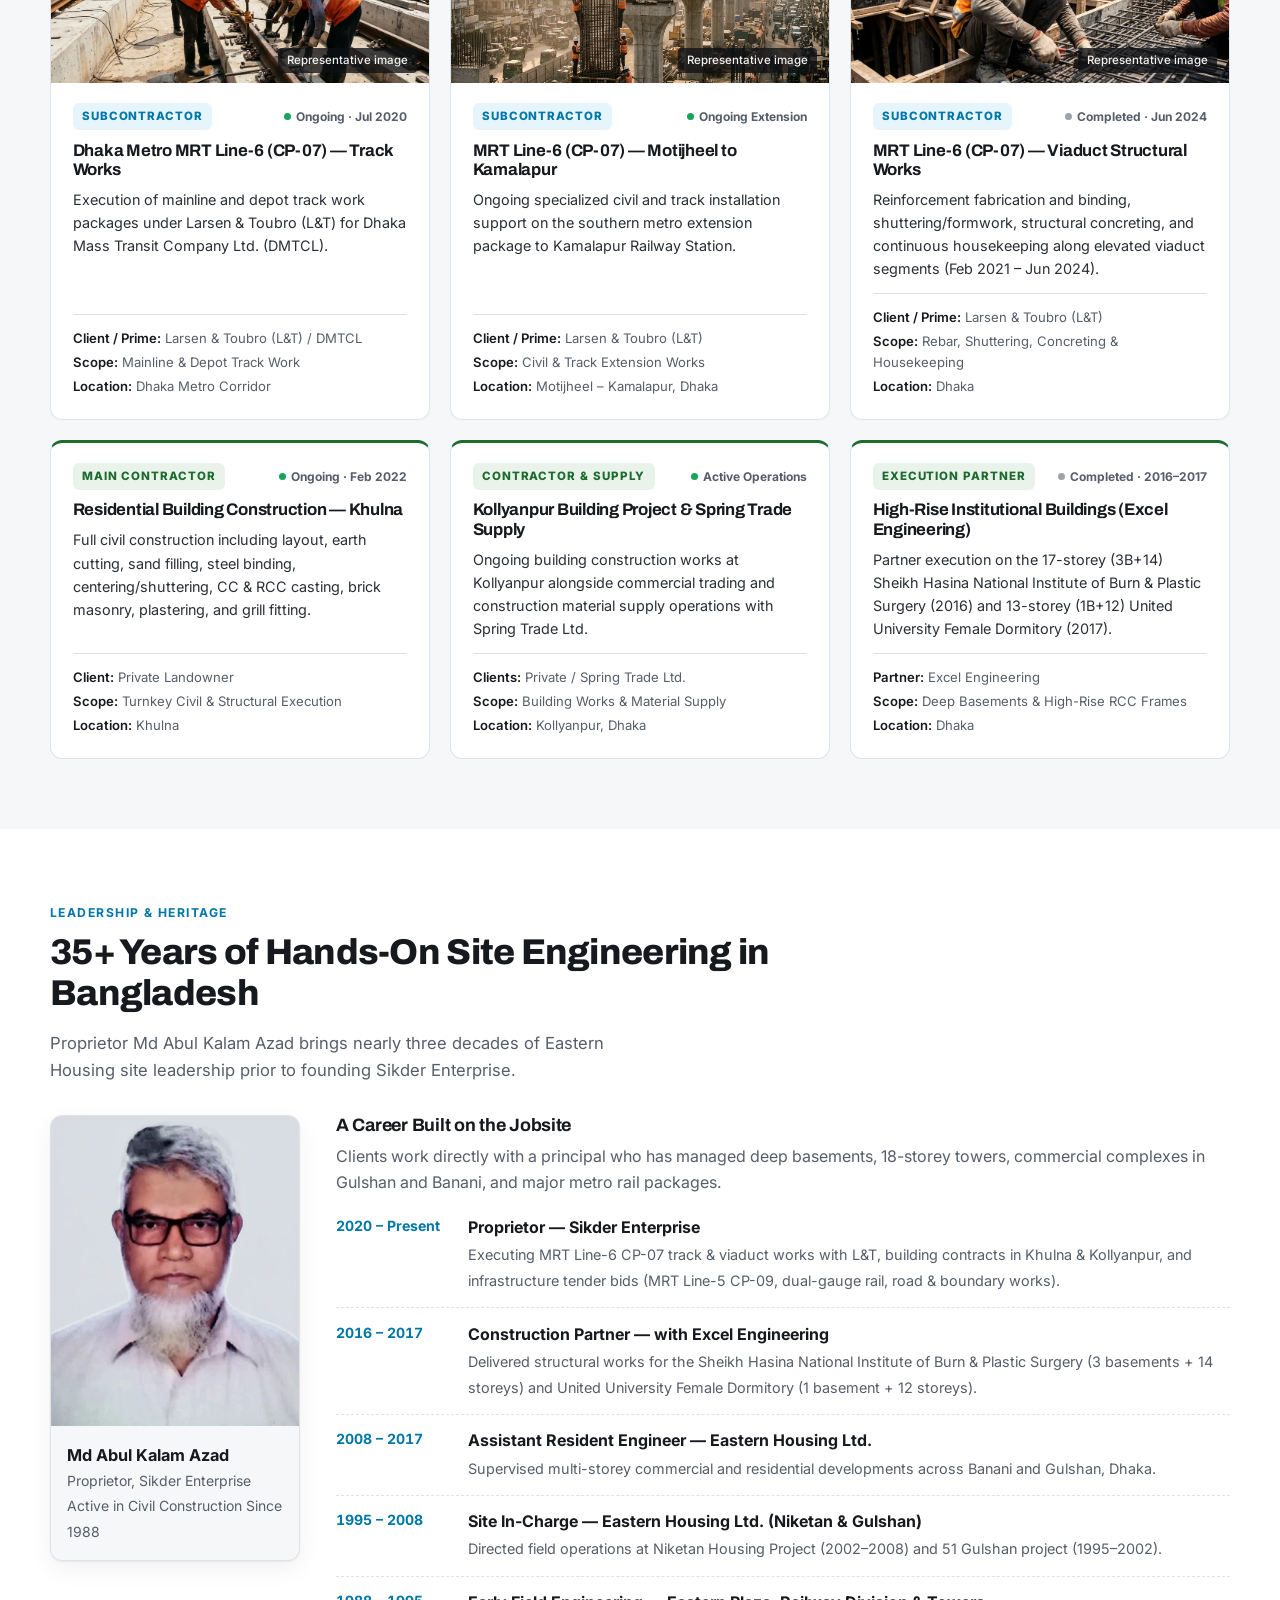
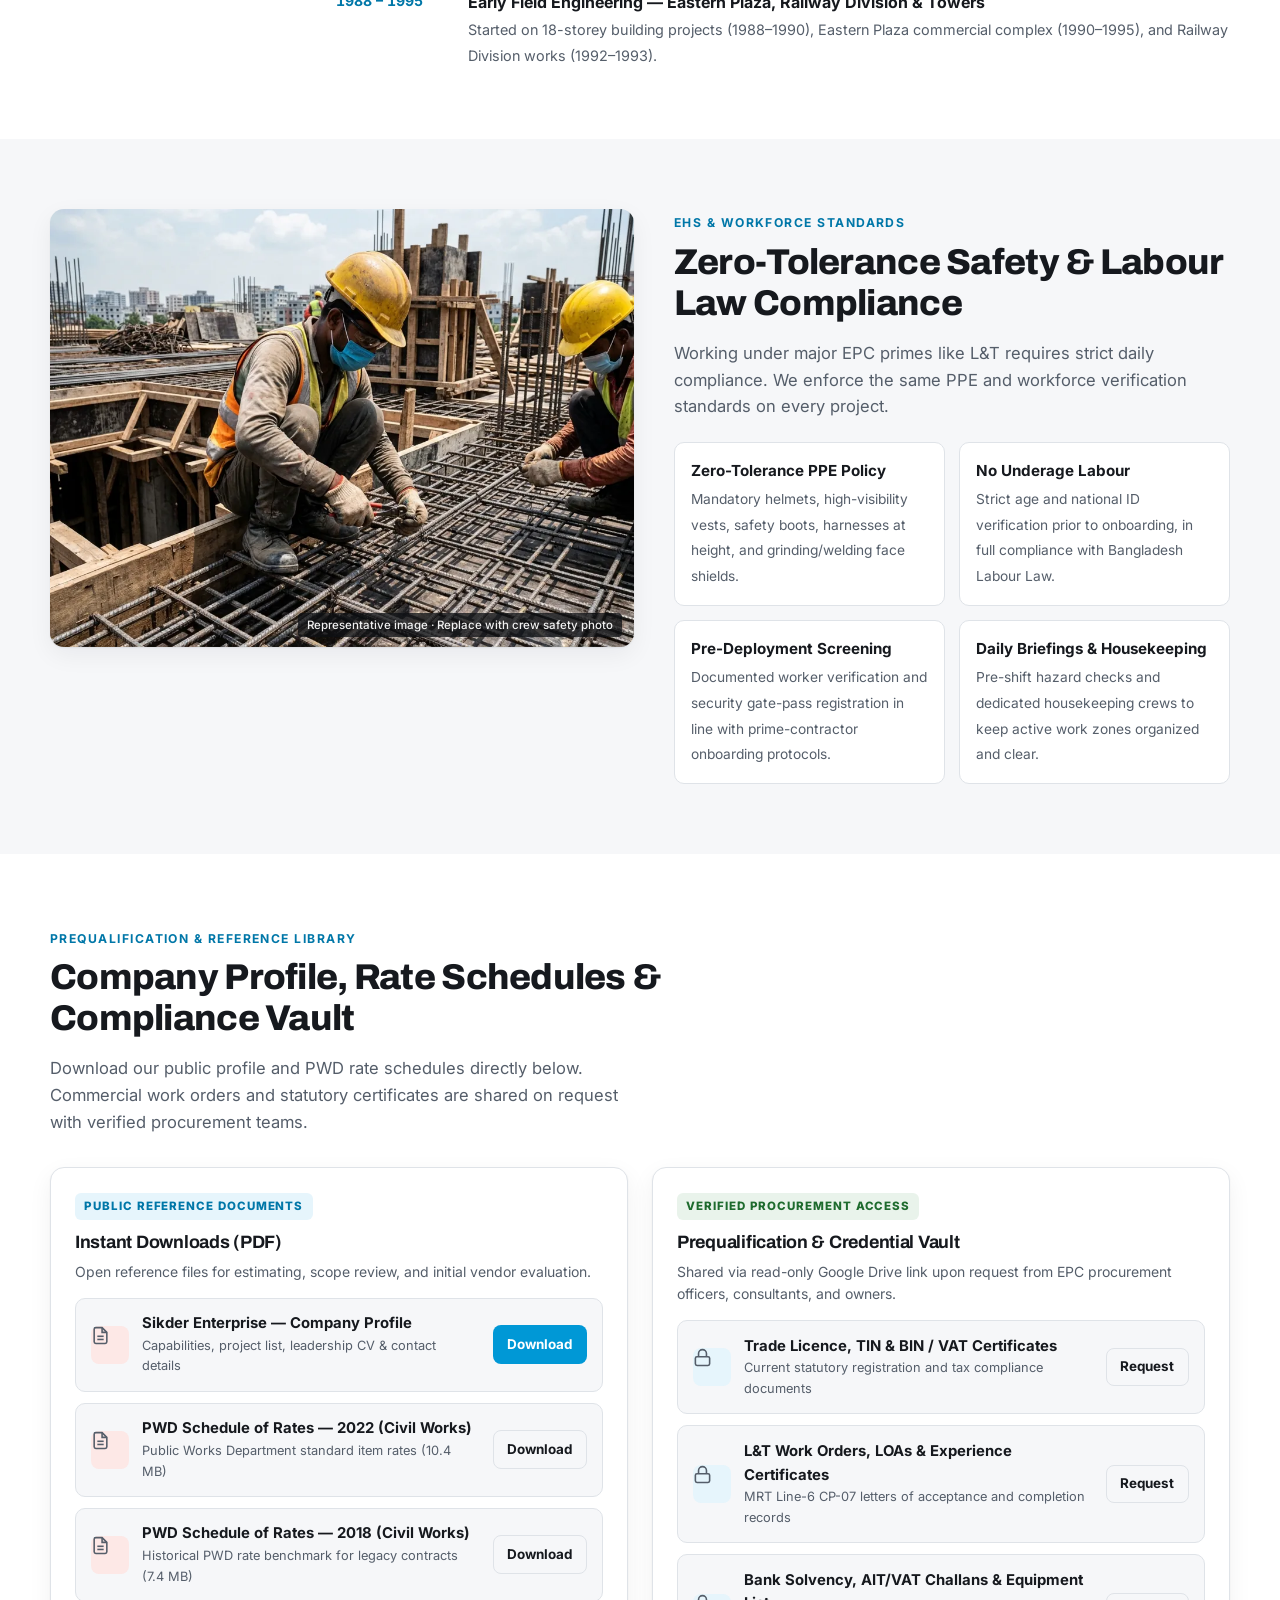
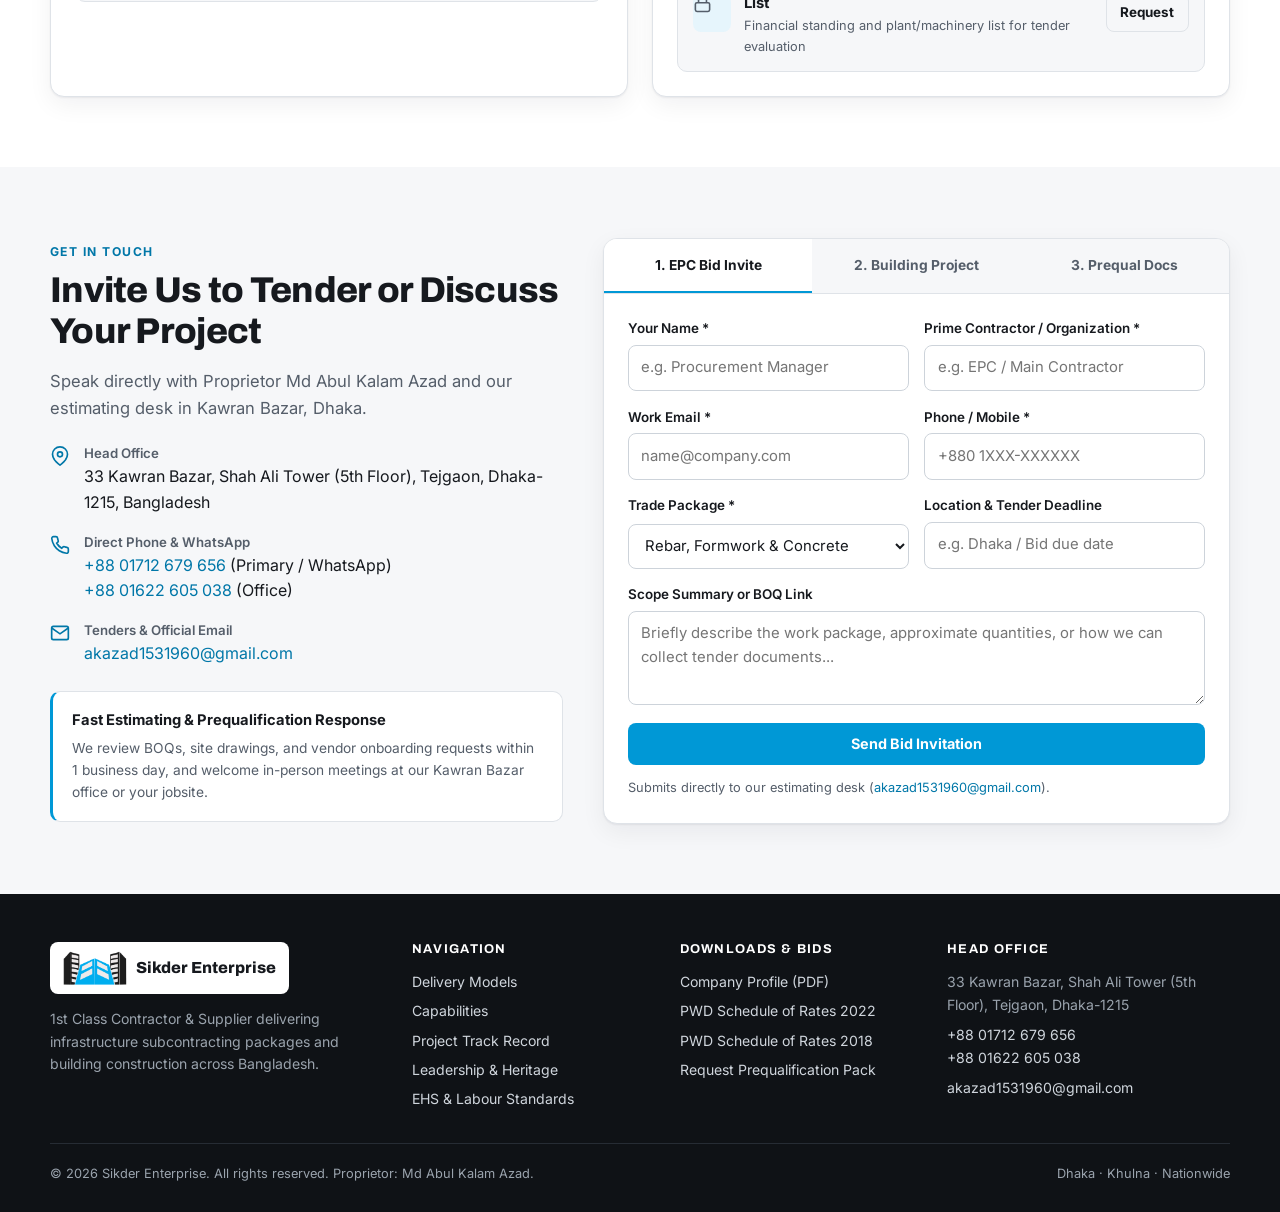
==== commit 20c57b6d: "Apply UI design review fixes: reveal reliability, header/mobile layout, 4-col trust grid, portrait b" ====
--- a/index.html
+++ b/index.html
@@ -4,7 +4,7 @@
   <meta charset="UTF-8">
   <meta name="viewport" content="width=device-width, initial-scale=1.0">
   <title>Sikder Enterprise | 1st Class Civil &amp; Rail Infrastructure Contractor &amp; Subcontractor in Bangladesh</title>
-  <meta name="description" content="Sikder Enterprise is a 1st Class civil engineering contractor, specialized subcontractor, and material supplier based in Kawran Bazar, Dhaka. Trusted execution partner on Dhaka Metro MRT Line-6 CP-07 with Larsen &amp; Toubro (L&amp;T), plus turnkey residential and commercial buildings across Bangladesh.">
+  <meta name="description" content="Sikder Enterprise is a 1st Class civil engineering contractor, specialized subcontractor, and material supplier based in Kawran Bazar, Dhaka. Trusted execution partner on Dhaka Metro MRT Line-6 CP-07 with Larsen &amp; Toubro (L&amp;T), plus residential and commercial buildings across Bangladesh.">
   <meta name="robots" content="index, follow">
   <link rel="canonical" href="https://meherabrusho.github.io/sikder-enterprise/">
   <link rel="icon" type="image/png" href="favicon.png">
@@ -14,7 +14,7 @@
   <meta property="og:type" content="website">
   <meta property="og:url" content="https://meherabrusho.github.io/sikder-enterprise/">
   <meta property="og:title" content="Sikder Enterprise | 1st Class Contractor &amp; Subcontractor in Bangladesh">
-  <meta property="og:description" content="Civil engineering subcontractor for EPC/infrastructure primes (MRT Line-6 CP-07 with L&amp;T) and turnkey building contractor across Dhaka &amp; Khulna. Led by 35+ years of site execution experience.">
+  <meta property="og:description" content="Civil engineering subcontractor for EPC primes (MRT Line-6 CP-07 with L&amp;T) and building contractor across Dhaka &amp; Khulna. Led by 35+ years of site execution experience.">
   <meta property="og:image" content="https://meherabrusho.github.io/sikder-enterprise/assets/img/og-image.jpg">
 
   <!-- Google Fonts -->
@@ -30,7 +30,7 @@
     "@context": "https://schema.org",
     "@type": "GeneralContractor",
     "name": "Sikder Enterprise",
-    "description": "1st Class Contractor & Supplier providing specialized civil and rail track subcontracting for EPC primes as well as turnkey residential and commercial building construction in Bangladesh.",
+    "description": "1st Class Contractor & Supplier providing specialized civil and rail track subcontracting for EPC primes as well as residential and commercial building construction in Bangladesh.",
     "founder": {
       "@type": "Person",
       "name": "Md Abul Kalam Azad",
@@ -56,7 +56,7 @@
     <div class="container">
       <div class="topbar__group">
         <span><strong>Sikder Enterprise</strong> &middot; 1st Class Contractor &amp; Supplier</span>
-        <span>33 Kawran Bazar, Shah Ali Tower (5th Floor), Dhaka-1215</span>
+        <span class="topbar__addr">33 Kawran Bazar, Shah Ali Tower (5th Floor), Dhaka-1215</span>
       </div>
       <div class="topbar__group">
         <a href="tel:+8801712679656">+88 01712 679 656</a>
@@ -70,16 +70,18 @@
   <header class="header">
     <div class="container">
       <a href="#top" class="brand" aria-label="Sikder Enterprise Home">
-        <img src="assets/img/logo-sm.png" alt="Sikder Enterprise — Construction, Interior &amp; Exterior Solution" width="180" height="46">
+        <img src="assets/img/logo-mark.png" alt="Sikder Enterprise mark" width="79" height="42">
+        <span class="brand__text">
+          <span class="brand__name">Sikder Enterprise</span>
+          <span class="brand__sub">1st Class Contractor &amp; Supplier</span>
+        </span>
       </a>
       <nav class="nav" id="main-nav" aria-label="Primary Navigation">
-        <a href="#delivery">Delivery Models</a>
-        <a href="#services">Capabilities</a>
+        <a href="#services">Services</a>
         <a href="#projects">Projects</a>
         <a href="#leadership">Leadership</a>
         <a href="#safety">Safety</a>
         <a href="#documents">Documents</a>
-        <a href="#contact">Contact</a>
       </nav>
       <div class="header__cta">
         <a href="#contact" class="btn btn--ghost" data-open-tab="bid">Invite to Bid</a>
@@ -96,26 +98,26 @@
     <section class="hero">
       <div class="hero__bg">
         <img src="assets/img/hero-metro.webp" alt="Elevated metro rail viaduct and civil infrastructure works" width="1400" height="900" fetchpriority="high">
-        <span class="img-note">Representative image &middot; Replace with project site photography</span>
+        <span class="img-note">Representative image &middot; Replace with site photography</span>
       </div>
       <div class="container">
         <div class="hero__tag">1st Class Contractor &amp; Supplier &middot; Dhaka &amp; Nationwide</div>
-        <h1>Field-Proven Execution for <span>Infrastructure Primes</span> &amp; Building Owners.</h1>
+        <h1>Built for <span>EPC Primes</span> &amp; Building Owners.</h1>
         <p class="hero__lead">
-          Sikder Enterprise operates on two disciplined tracks: self-performing heavy civil, structural, and rail track packages as a trusted subcontractor to international EPC contractors, and delivering complete residential and commercial buildings as main contractor.
+          Sikder Enterprise self-performs civil, structural, and rail track packages for EPC primes (including Larsen &amp; Toubro on Dhaka Metro MRT Line-6) and delivers complete buildings directly for owners.
         </p>
 
         <div class="paths">
           <a href="#contact" class="path" data-open-tab="bid">
             <span class="path__who">For EPC &amp; Main Contractors</span>
             <h3>Subcontracting &amp; Trade Packages</h3>
-            <p>Reinforcement, formwork, concreting, metro rail track works, and vetted skilled manpower deployment.</p>
+            <p>Reinforcement, formwork, concreting, metro rail track works, and vetted skilled manpower.</p>
             <span class="path__go">Send Invitation to Bid (ITB) &rarr;</span>
           </a>
           <a href="#contact" class="path" data-open-tab="owner">
             <span class="path__who">For Landowners &amp; Developers</span>
             <h3>Turnkey Building Construction</h3>
-            <p>End-to-end RCC structure, masonry, finishing, interior/exterior works, and material supply.</p>
+            <p>End-to-end RCC framing, brickwork, plastering, grill fitting, finishing, and material supply.</p>
             <span class="path__go">Discuss Your Building Project &rarr;</span>
           </a>
         </div>
@@ -123,19 +125,19 @@
         <div class="stats">
           <div class="stat">
             <strong>35+ Yrs</strong>
-            <span>Proprietor's site engineering &amp; execution leadership (since 1988)</span>
+            <span>Proprietor's site engineering leadership (since 1988)</span>
           </div>
           <div class="stat">
-            <strong>Since 2020</strong>
+            <strong>2020–Present</strong>
             <span>Active subcontractor on Dhaka Metro MRT Line-6 (CP-07)</span>
           </div>
           <div class="stat">
-            <strong>Dual Role</strong>
-            <span>Specialized EPC Subcontractor &amp; 1st Class Main Contractor</span>
+            <strong>4+ Packages</strong>
+            <span>Metro track, viaduct civil, Khulna &amp; Kollyanpur sites</span>
           </div>
           <div class="stat">
-            <strong>Nationwide</strong>
-            <span>Rapid mobilization across Dhaka, Khulna &amp; regional corridors</span>
+            <strong>2+ Cities</strong>
+            <span>Active teams across Dhaka, Khulna &amp; regional tenders</span>
           </div>
         </div>
       </div>
@@ -144,11 +146,25 @@
     <!-- Trust / Partner Strip -->
     <section class="trust" aria-label="Project Experience and Collaborations">
       <div class="container">
-        <span class="trust__label">Project &amp; Career Track Record With:</span>
-        <span class="trust__item">Larsen &amp; Toubro (L&amp;T Construction)</span>
-        <span class="trust__item">Dhaka Mass Transit Co. (DMTCL &middot; MRT Line-6 CP-07)</span>
-        <span class="trust__item">Excel Engineering</span>
-        <span class="trust__item">Eastern Housing Limited</span>
+        <span class="trust__label">Project &amp; Career Track Record With</span>
+        <div class="trust__grid">
+          <div class="trust__card">
+            <span class="trust__item">Larsen &amp; Toubro (L&amp;T)</span>
+            <span class="trust__sub">MRT Line-6 CP-07 Main Contractor</span>
+          </div>
+          <div class="trust__card">
+            <span class="trust__item">DMTCL (Dhaka Metro)</span>
+            <span class="trust__sub">Public Transit Authority Corridor</span>
+          </div>
+          <div class="trust__card">
+            <span class="trust__item">Excel Engineering</span>
+            <span class="trust__sub">Hospital &amp; University Partner</span>
+          </div>
+          <div class="trust__card">
+            <span class="trust__item">Eastern Housing Ltd.</span>
+            <span class="trust__sub">29-Year Proprietor Heritage</span>
+          </div>
+        </div>
       </div>
     </section>
 
@@ -158,25 +174,25 @@
         <div class="section-head reveal">
           <span class="eyebrow">How We Work</span>
           <h2>One Company, Two Disciplined Delivery Models</h2>
-          <p class="lead">Whether integrating into an international EPC schedule under strict HSE oversight or managing a private building from excavation to handover, we structure our teams around your contract model.</p>
+          <p class="lead">Whether integrating into a major EPC schedule under strict HSE oversight or building a private structure from layout to handover, our crews adapt to your contract model.</p>
         </div>
 
         <div class="roles">
           <!-- Subcontractor Card -->
           <article class="role reveal">
             <div class="role__media">
-              <img src="assets/img/track-work.webp" alt="Metro rail track installation and plinth concrete works" width="800" height="450" loading="lazy">
+              <img src="assets/img/track-work.webp" alt="Metro rail track installation works" width="800" height="450" loading="lazy">
               <span class="img-note">Representative image</span>
             </div>
             <div class="role__body">
               <span class="badge badge--sub">Mode 01 &middot; Specialized Subcontractor</span>
               <h3>Civil, Structural &amp; Rail Track Packages for EPC Primes</h3>
-              <p class="muted">We mobilize screened, PPE-compliant crews and experienced site supervisors to execute high-spec civil and track packages on major public and transit infrastructure projects.</p>
+              <p class="muted">We mobilize ID-verified, PPE-compliant crews and experienced site supervisors to execute civil and track packages on major transit and infrastructure works.</p>
               <ul class="ticks">
                 <li><strong>Metro &amp; Rail Track Works:</strong> Mainline, depot, and extension track installation support (MRT Line-6 CP-07 with L&amp;T).</li>
-                <li><strong>Viaduct &amp; Structural Packages:</strong> Rebar cutting/bending/binding, shuttering/formwork, and structural concreting.</li>
-                <li><strong>Skilled Manpower Supply:</strong> Screened masons, bar benders, carpenters, welders, riggers, and housekeeping crews.</li>
-                <li><strong>EHS &amp; Labour Compliance:</strong> Full adherence to prime contractor safety rules, gate-pass screening, and Bangladesh Labour Law.</li>
+                <li><strong>Viaduct &amp; Structural Packages:</strong> Rebar fabrication/binding, shuttering/formwork, concreting, and housekeeping.</li>
+                <li><strong>Skilled Manpower Supply:</strong> Vetted masons, bar benders, carpenters, welders, riggers, and support crews.</li>
+                <li><strong>EHS &amp; Labour Compliance:</strong> Strict adherence to prime-contractor safety rules, gate-pass screening, and Bangladesh Labour Law.</li>
               </ul>
               <div class="role__foot">
                 <span class="muted"><strong>Key Reference:</strong> MRT Line-6 CP-07 (L&amp;T)</span>
@@ -194,12 +210,12 @@
             <div class="role__body">
               <span class="badge badge--gc">Mode 02 &middot; Main Contractor &amp; Supplier</span>
               <h3>Turnkey Residential, Commercial &amp; Institutional Buildings</h3>
-              <p class="muted">For private landowners, developers, and institutional clients, we take single-point responsibility from site layout and earthworks to RCC framing, finishing, and material supply.</p>
+              <p class="muted">For landowners, developers, and institutional clients, we take single-point responsibility from layout and earthworks to RCC framing, finishing, and supply.</p>
               <ul class="ticks">
-                <li><strong>Substructure &amp; RCC Frame:</strong> Layout, earth cutting, sand filling, centering/shuttering, steel binding, and CC/RCC casting.</li>
-                <li><strong>Architectural &amp; Finishing Works:</strong> Brick masonry, internal/external plastering, grill fitting, tiling, and interior/exterior solutions.</li>
-                <li><strong>Direct Material Supply:</strong> Quality-checked stone chips, sand, bricks, cement, and structural steel delivered to site.</li>
-                <li><strong>Transparent Rate Basis:</strong> Clear BOQs aligned with PWD Schedule of Rates or mutually agreed item-rate contracts.</li>
+                <li><strong>Substructure &amp; RCC Frame:</strong> Layout, earth cutting, sand filling, steel binding, centering/shuttering, and CC/RCC casting.</li>
+                <li><strong>Architectural &amp; Finishing Works:</strong> Brick masonry, internal/external plastering, MS grill fitting, and interior/exterior solutions.</li>
+                <li><strong>Direct Material Supply:</strong> Reliable site delivery of stone chips, sand, bricks, cement, and structural hardware.</li>
+                <li><strong>Transparent Rate Basis:</strong> Clear BOQs aligned with PWD Schedule of Rates or agreed item-rate contracts.</li>
               </ul>
               <div class="role__foot">
                 <span class="muted"><strong>Active Regions:</strong> Dhaka, Khulna &amp; Nationwide</span>
@@ -217,7 +233,7 @@
         <div class="section-head reveal">
           <span class="eyebrow">Core Capabilities</span>
           <h2>Self-Perform Trades &amp; Construction Services</h2>
-          <p class="lead">Direct control over labour, tools, and material supply chains lets us hold schedule commitments without multi-layered broker markups.</p>
+          <p class="lead">Direct control over field labour, tools, and material supply keeps site schedules predictable without extra broker layers.</p>
         </div>
 
         <div class="services">
@@ -226,7 +242,7 @@
               <svg viewBox="0 0 24 24" fill="none" stroke="currentColor" stroke-width="2"><path d="M3 21h18M5 21V7l8-4v18M19 21V11l-6-4"/></svg>
             </div>
             <h3>Rebar, Shuttering &amp; Concreting</h3>
-            <p>Heavy reinforcement fabrication and binding, engineered and timber formwork, and controlled CC/RCC pours for viaducts, basements, and multi-storey frames.</p>
+            <p>Reinforcement fabrication and binding, engineered and timber formwork, and controlled CC/RCC pours for viaducts, basements, and building frames.</p>
           </div>
 
           <div class="service reveal">
@@ -234,7 +250,7 @@
               <svg viewBox="0 0 24 24" fill="none" stroke="currentColor" stroke-width="2"><path d="M4 15s1-1 4-1 5 2 8 2 4-1 4-1V3s-1 1-4 1-5-2-8-2-4 1-4 1z"/><line x1="4" y1="22" x2="4" y2="15"/></svg>
             </div>
             <h3>Metro &amp; Railway Track Works</h3>
-            <p>Proven execution support on ballastless and ballasted track systems, plinth casting, depot track beds, and station extension works on Dhaka Metro CP-07.</p>
+            <p>Proven execution support on metro mainline, depot track works, and station extension packages on Dhaka Metro MRT Line-6 CP-07.</p>
           </div>
 
           <div class="service reveal">
@@ -242,7 +258,7 @@
               <svg viewBox="0 0 24 24" fill="none" stroke="currentColor" stroke-width="2"><rect x="3" y="3" width="18" height="18" rx="2"/><path d="M3 9h18M9 21V9"/></svg>
             </div>
             <h3>Building Construction &amp; Finishing</h3>
-            <p>Complete civil execution from earth cutting and foundation footings to brickwork, plastering, MS grill fabrication, waterproofing, and interior/exterior finishes.</p>
+            <p>Complete civil execution from earth cutting and foundation footings to brickwork, plastering, MS grill fitting, and interior/exterior finishes.</p>
           </div>
 
           <div class="service reveal">
@@ -250,7 +266,7 @@
               <svg viewBox="0 0 24 24" fill="none" stroke="currentColor" stroke-width="2"><path d="M17 21v-2a4 4 0 0 0-4-4H5a4 4 0 0 0-4 4v2"/><circle cx="9" cy="7" r="4"/><path d="M23 21v-2a4 4 0 0 0-3-3.87"/><path d="M16 3.13a4 4 0 0 1 0 7.75"/></svg>
             </div>
             <h3>Manpower &amp; Material Supply</h3>
-            <p>Deployment of medically screened, ID-verified site workforces alongside reliable bulk supply of construction aggregates, bricks, cement, and hardware.</p>
+            <p>Deployment of ID-screened, PPE-equipped site workforces alongside dependable supply of sand, bricks, stone aggregates, and cement.</p>
           </div>
         </div>
       </div>
@@ -263,7 +279,7 @@
           <div>
             <span class="eyebrow">Portfolio &amp; Track Record</span>
             <h2>Selected Projects &amp; Work Packages</h2>
-            <p class="lead" style="margin-bottom:0;">Filter our engagements by delivery role to see relevant subcontracting packages, prime building contracts, and prior project leadership.</p>
+            <p class="lead">Filter by delivery role to review our subcontracting packages, building contracts, and prior leadership.</p>
           </div>
           <div class="filters" role="group" aria-label="Filter projects by role">
             <button type="button" class="filter" data-filter="all" aria-pressed="true">All Roles</button>
@@ -275,91 +291,115 @@
         <div class="projects" id="project-grid">
           <!-- Project 1 -->
           <article class="project reveal" data-role="sub">
-            <div class="project__top">
-              <span class="badge badge--sub" style="margin:0;">Subcontractor</span>
-              <span class="status status--live">Ongoing since Jul 2020</span>
-            </div>
-            <h3>Dhaka Metro Rail MRT Line-6 (CP-07) — Track Works</h3>
-            <p>Execution of mainline and depot track work packages under Larsen &amp; Toubro (L&amp;T Construction) for Dhaka Mass Transit Company Limited (DMTCL).</p>
-            <div class="meta">
-              <span><b>Client / Prime:</b> Larsen &amp; Toubro (L&amp;T) / DMTCL</span>
-              <span><b>Scope:</b> Mainline &amp; Depot Track Work</span>
-              <span><b>Location:</b> Dhaka Metro Corridor</span>
+            <div class="project__thumb">
+              <img src="assets/img/track-work.webp" alt="Metro rail track works representative view" width="600" height="262" loading="lazy">
+              <span class="img-note">Representative image</span>
+            </div>
+            <div class="project__body">
+              <div class="project__top">
+                <span class="badge badge--sub" style="margin:0;">Subcontractor</span>
+                <span class="status status--live">Ongoing · Jul 2020</span>
+              </div>
+              <h3>Dhaka Metro MRT Line-6 (CP-07) — Track Works</h3>
+              <p>Execution of mainline and depot track work packages under Larsen &amp; Toubro (L&amp;T) for Dhaka Mass Transit Company Ltd. (DMTCL).</p>
+              <div class="meta">
+                <span><b>Client / Prime:</b> Larsen &amp; Toubro (L&amp;T) / DMTCL</span>
+                <span><b>Scope:</b> Mainline &amp; Depot Track Work</span>
+                <span><b>Location:</b> Dhaka Metro Corridor</span>
+              </div>
             </div>
           </article>
 
           <!-- Project 2 -->
           <article class="project reveal" data-role="sub">
-            <div class="project__top">
-              <span class="badge badge--sub" style="margin:0;">Subcontractor</span>
-              <span class="status status--live">Ongoing Extension</span>
-            </div>
-            <h3>MRT Line-6 (CP-07) — Motijheel to Kamalapur Extension</h3>
-            <p>Continuation of specialized civil and track installation support on the southern metro extension package to Kamalapur Railway Station.</p>
-            <div class="meta">
-              <span><b>Client / Prime:</b> Larsen &amp; Toubro (L&amp;T)</span>
-              <span><b>Scope:</b> Civil &amp; Track Extension Works</span>
-              <span><b>Location:</b> Motijheel – Kamalapur, Dhaka</span>
+            <div class="project__thumb">
+              <img src="assets/img/hero-metro.webp" alt="Elevated metro extension representative view" width="600" height="262" loading="lazy">
+              <span class="img-note">Representative image</span>
+            </div>
+            <div class="project__body">
+              <div class="project__top">
+                <span class="badge badge--sub" style="margin:0;">Subcontractor</span>
+                <span class="status status--live">Ongoing Extension</span>
+              </div>
+              <h3>MRT Line-6 (CP-07) — Motijheel to Kamalapur</h3>
+              <p>Ongoing specialized civil and track installation support on the southern metro extension package to Kamalapur Railway Station.</p>
+              <div class="meta">
+                <span><b>Client / Prime:</b> Larsen &amp; Toubro (L&amp;T)</span>
+                <span><b>Scope:</b> Civil &amp; Track Extension Works</span>
+                <span><b>Location:</b> Motijheel – Kamalapur, Dhaka</span>
+              </div>
             </div>
           </article>
 
           <!-- Project 3 -->
           <article class="project reveal" data-role="sub">
-            <div class="project__top">
-              <span class="badge badge--sub" style="margin:0;">Subcontractor</span>
-              <span class="status">Completed (Feb 2021 – Jun 2024)</span>
-            </div>
-            <h3>MRT Line-6 (CP-07) — Viaduct Civil &amp; Structural Works</h3>
-            <p>Reinforcement fabrication and binding, shuttering/formwork, structural concreting, and continuous site housekeeping along elevated viaduct segments.</p>
-            <div class="meta">
-              <span><b>Client / Prime:</b> Larsen &amp; Toubro (L&amp;T)</span>
-              <span><b>Scope:</b> Rebar, Shuttering, Concreting &amp; Housekeeping</span>
-              <span><b>Location:</b> Dhaka</span>
+            <div class="project__thumb">
+              <img src="assets/img/rebar-crew.webp" alt="Viaduct reinforcement and structural works representative view" width="600" height="262" loading="lazy">
+              <span class="img-note">Representative image</span>
+            </div>
+            <div class="project__body">
+              <div class="project__top">
+                <span class="badge badge--sub" style="margin:0;">Subcontractor</span>
+                <span class="status">Completed · Jun 2024</span>
+              </div>
+              <h3>MRT Line-6 (CP-07) — Viaduct Structural Works</h3>
+              <p>Reinforcement fabrication and binding, shuttering/formwork, structural concreting, and continuous housekeeping along elevated viaduct segments (Feb 2021 – Jun 2024).</p>
+              <div class="meta">
+                <span><b>Client / Prime:</b> Larsen &amp; Toubro (L&amp;T)</span>
+                <span><b>Scope:</b> Rebar, Shuttering, Concreting &amp; Housekeeping</span>
+                <span><b>Location:</b> Dhaka</span>
+              </div>
             </div>
           </article>
 
           <!-- Project 4 -->
           <article class="project reveal" data-role="gc">
-            <div class="project__top">
-              <span class="badge badge--gc" style="margin:0;">Main Contractor</span>
-              <span class="status status--live">Ongoing since Feb 2022</span>
-            </div>
-            <h3>Residential Building Construction — Khulna</h3>
-            <p>Full civil construction including layout, earth cutting, sand filling, steel binding, centering/shuttering, CC &amp; RCC casting, brick masonry, plastering, and grill fitting.</p>
-            <div class="meta">
-              <span><b>Client:</b> Private Landowner</span>
-              <span><b>Scope:</b> Turnkey Civil &amp; Structural Execution</span>
-              <span><b>Location:</b> Khulna</span>
+            <div class="project__body">
+              <div class="project__top">
+                <span class="badge badge--gc" style="margin:0;">Main Contractor</span>
+                <span class="status status--live">Ongoing · Feb 2022</span>
+              </div>
+              <h3>Residential Building Construction — Khulna</h3>
+              <p>Full civil construction including layout, earth cutting, sand filling, steel binding, centering/shuttering, CC &amp; RCC casting, brick masonry, plastering, and grill fitting.</p>
+              <div class="meta">
+                <span><b>Client:</b> Private Landowner</span>
+                <span><b>Scope:</b> Turnkey Civil &amp; Structural Execution</span>
+                <span><b>Location:</b> Khulna</span>
+              </div>
             </div>
           </article>
 
           <!-- Project 5 -->
           <article class="project reveal" data-role="gc">
-            <div class="project__top">
-              <span class="badge badge--gc" style="margin:0;">Main Contractor &amp; Supply</span>
-              <span class="status status--live">Active Operations</span>
-            </div>
-            <h3>Kollyanpur Building Project &amp; Spring Trade Supply</h3>
-            <p>Ongoing civil construction works at Kollyanpur alongside commercial trading and construction material supply operations executed with Spring Trade Ltd.</p>
-            <div class="meta">
-              <span><b>Clients:</b> Private / Spring Trade Ltd.</span>
-              <span><b>Scope:</b> Building Works &amp; Material Supply</span>
-              <span><b>Location:</b> Kollyanpur, Dhaka</span>
+            <div class="project__body">
+              <div class="project__top">
+                <span class="badge badge--gc" style="margin:0;">Contractor &amp; Supply</span>
+                <span class="status status--live">Active Operations</span>
+              </div>
+              <h3>Kollyanpur Building Project &amp; Spring Trade Supply</h3>
+              <p>Ongoing building construction works at Kollyanpur alongside commercial trading and construction material supply operations with Spring Trade Ltd.</p>
+              <div class="meta">
+                <span><b>Clients:</b> Private / Spring Trade Ltd.</span>
+                <span><b>Scope:</b> Building Works &amp; Material Supply</span>
+                <span><b>Location:</b> Kollyanpur, Dhaka</span>
+              </div>
             </div>
           </article>
 
           <!-- Project 6 -->
           <article class="project reveal" data-role="gc">
-            <div class="project__top">
-              <span class="badge badge--gc" style="margin:0;">Execution Partner (Proprietor)</span>
-              <span class="status">Completed (2016 – 2017)</span>
-            </div>
-            <h3>High-Rise Institutional Buildings (with Excel Engineering)</h3>
-            <p>Partner execution on the 17-storey (3B+14) Sheikh Hasina National Institute of Burn &amp; Plastic Surgery (2016) and the 13-storey (1B+12) United University Female Dormitory (2017).</p>
-            <div class="meta">
-              <span><b>Partner:</b> Excel Engineering</span>
-              <span><b>Scope:</b> Deep Basements &amp; High-Rise RCC Frames</span>
-              <span><b>Location:</b> Dhaka</span>
+            <div class="project__body">
+              <div class="project__top">
+                <span class="badge badge--gc" style="margin:0;">Execution Partner</span>
+                <span class="status">Completed · 2016–2017</span>
+              </div>
+              <h3>High-Rise Institutional Buildings (Excel Engineering)</h3>
+              <p>Partner execution on the 17-storey (3B+14) Sheikh Hasina National Institute of Burn &amp; Plastic Surgery (2016) and 13-storey (1B+12) United University Female Dormitory (2017).</p>
+              <div class="meta">
+                <span><b>Partner:</b> Excel Engineering</span>
+                <span><b>Scope:</b> Deep Basements &amp; High-Rise RCC Frames</span>
+                <span><b>Location:</b> Dhaka</span>
+              </div>
             </div>
           </article>
         </div>
@@ -372,28 +412,30 @@
         <div class="section-head reveal">
           <span class="eyebrow">Leadership &amp; Heritage</span>
           <h2>35+ Years of Hands-On Site Engineering in Bangladesh</h2>
-          <p class="lead">Before founding Sikder Enterprise, Proprietor Md Abul Kalam Azad spent nearly three decades supervising landmark residential, commercial, and railway projects across Dhaka.</p>
+          <p class="lead">Proprietor Md Abul Kalam Azad brings nearly three decades of Eastern Housing site leadership prior to founding Sikder Enterprise.</p>
         </div>
 
         <div class="leader reveal">
-          <div class="leader__photo">
-            <img src="assets/img/proprietor.webp" alt="Md Abul Kalam Azad, Proprietor of Sikder Enterprise" width="400" height="480" loading="lazy">
-            <div style="padding:1rem;">
-              <strong style="display:block;font-size:1.05rem;">Md Abul Kalam Azad</strong>
+          <div class="leader__card">
+            <div class="leader__photo">
+              <img src="assets/img/proprietor.webp" alt="Md Abul Kalam Azad, Proprietor of Sikder Enterprise" width="400" height="500" loading="lazy">
+            </div>
+            <div class="leader__caption">
+              <strong>Md Abul Kalam Azad</strong>
               <span class="muted small">Proprietor, Sikder Enterprise<br>Active in Civil Construction Since 1988</span>
             </div>
           </div>
 
           <div>
             <h3>A Career Built on the Jobsite</h3>
-            <p class="muted">Clients deal directly with a principal who has managed deep basements, 18-storey towers, commercial complexes in Gulshan and Banani, and international metro rail packages.</p>
+            <p class="muted">Clients work directly with a principal who has managed deep basements, 18-storey towers, commercial complexes in Gulshan and Banani, and major metro rail packages.</p>
 
             <ol class="timeline">
               <li>
                 <time>2020 – Present</time>
                 <div>
                   <b>Proprietor — Sikder Enterprise</b>
-                  <span>Executing MRT Line-6 CP-07 track &amp; viaduct works with L&amp;T, private building contracts in Khulna &amp; Kollyanpur, and infrastructure tenders (MRT Line-5 CP-09, dual-gauge rail, road &amp; boundary works).</span>
+                  <span>Executing MRT Line-6 CP-07 track &amp; viaduct works with L&amp;T, building contracts in Khulna &amp; Kollyanpur, and infrastructure tender bids (MRT Line-5 CP-09, dual-gauge rail, road &amp; boundary works).</span>
                 </div>
               </li>
               <li>
@@ -420,7 +462,7 @@
               <li>
                 <time>1988 – 1995</time>
                 <div>
-                  <b>Early Field Engineering — Eastern Plaza, Railway Division &amp; High-Rise Towers</b>
+                  <b>Early Field Engineering — Eastern Plaza, Railway Division &amp; Towers</b>
                   <span>Started on 18-storey building projects (1988–1990), Eastern Plaza commercial complex (1990–1995), and Railway Division works (1992–1993).</span>
                 </div>
               </li>
@@ -442,24 +484,24 @@
           <div class="reveal">
             <span class="eyebrow">EHS &amp; Workforce Standards</span>
             <h2>Zero-Tolerance Safety &amp; Labour Law Compliance</h2>
-            <p class="lead">Working under international EPC primes like L&amp;T requires strict daily compliance. We apply the same disciplined safety and workforce screening standards across every site we manage.</p>
+            <p class="lead">Working under major EPC primes like L&amp;T requires strict daily compliance. We enforce the same PPE and workforce verification standards on every project.</p>
 
             <div class="pillars">
               <div class="pillar">
                 <b>Zero-Tolerance PPE Policy</b>
-                <span>Mandatory helmets, high-visibility vests, safety boots, harnesses at height, and specialized grinding/welding face shields.</span>
+                <span>Mandatory helmets, high-visibility vests, safety boots, harnesses at height, and grinding/welding face shields.</span>
               </div>
               <div class="pillar">
                 <b>No Underage Labour</b>
-                <span>Strict age and national ID verification prior to site onboarding, in full compliance with Bangladesh Labour Law.</span>
+                <span>Strict age and national ID verification prior to onboarding, in full compliance with Bangladesh Labour Law.</span>
               </div>
               <div class="pillar">
                 <b>Pre-Deployment Screening</b>
-                <span>Documented worker screening, medical fitness checks, and security gate-pass registration for restricted corridors.</span>
+                <span>Documented worker verification and security gate-pass registration in line with prime-contractor onboarding protocols.</span>
               </div>
               <div class="pillar">
-                <b>Daily Toolbox &amp; Housekeeping</b>
-                <span>Pre-shift hazard briefings, bar-bending/lifting inspections, and dedicated housekeeping crews to keep work zones clear.</span>
+                <b>Daily Briefings &amp; Housekeeping</b>
+                <span>Pre-shift hazard checks and dedicated housekeeping crews to keep active work zones organized and clear.</span>
               </div>
             </div>
           </div>
@@ -473,7 +515,7 @@
         <div class="section-head reveal">
           <span class="eyebrow">Prequalification &amp; Reference Library</span>
           <h2>Company Profile, Rate Schedules &amp; Compliance Vault</h2>
-          <p class="lead">Download our public company profile and standard government schedule of rates directly below. To protect client confidentiality and financial security, commercial work orders and statutory certificates are shared on request with verified procurement teams.</p>
+          <p class="lead">Download our public profile and PWD rate schedules directly below. Commercial work orders and statutory certificates are shared on request with verified procurement teams.</p>
         </div>
 
         <div class="docs">
@@ -481,15 +523,17 @@
           <div class="doc-card reveal">
             <span class="badge badge--sub">Public Reference Documents</span>
             <h3>Instant Downloads (PDF)</h3>
-            <p class="muted small">Open reference documents for estimating, scope review, and initial vendor evaluation.</p>
+            <p class="muted small">Open reference files for estimating, scope review, and initial vendor evaluation.</p>
 
             <ul class="doc-list">
               <li class="doc">
                 <div class="doc__info">
-                  <span class="doc__type">PDF</span>
+                  <span class="doc__type" aria-hidden="true">
+                    <svg viewBox="0 0 24 24" fill="none" stroke="currentColor" stroke-width="2"><path d="M14 2H6a2 2 0 0 0-2 2v16a2 2 0 0 0 2 2h12a2 2 0 0 0 2-2V8z"/><polyline points="14 2 14 8 20 8"/><line x1="16" y1="13" x2="8" y2="13"/><line x1="16" y1="17" x2="8" y2="17"/></svg>
+                  </span>
                   <div>
                     <b>Sikder Enterprise — Company Profile</b>
-                    <span>Capabilities, project list, leadership CV &amp; contact details (Sanitized)</span>
+                    <span>Capabilities, project list, leadership CV &amp; contact details</span>
                   </div>
                 </div>
                 <a href="assets/docs/Sikder-Enterprise-Company-Profile.pdf" class="btn btn--primary" download>Download</a>
@@ -497,10 +541,12 @@
 
               <li class="doc">
                 <div class="doc__info">
-                  <span class="doc__type">PDF</span>
+                  <span class="doc__type" aria-hidden="true">
+                    <svg viewBox="0 0 24 24" fill="none" stroke="currentColor" stroke-width="2"><path d="M14 2H6a2 2 0 0 0-2 2v16a2 2 0 0 0 2 2h12a2 2 0 0 0 2-2V8z"/><polyline points="14 2 14 8 20 8"/><line x1="16" y1="13" x2="8" y2="13"/><line x1="16" y1="17" x2="8" y2="17"/></svg>
+                  </span>
                   <div>
                     <b>PWD Schedule of Rates — 2022 (Civil Works)</b>
-                    <span>Public Works Department standard item rates reference (10.4 MB)</span>
+                    <span>Public Works Department standard item rates (10.4 MB)</span>
                   </div>
                 </div>
                 <a href="assets/docs/PWD-Schedule-of-Rates-2022.pdf" class="btn btn--ghost" download>Download</a>
@@ -508,7 +554,9 @@
 
               <li class="doc">
                 <div class="doc__info">
-                  <span class="doc__type">PDF</span>
+                  <span class="doc__type" aria-hidden="true">
+                    <svg viewBox="0 0 24 24" fill="none" stroke="currentColor" stroke-width="2"><path d="M14 2H6a2 2 0 0 0-2 2v16a2 2 0 0 0 2 2h12a2 2 0 0 0 2-2V8z"/><polyline points="14 2 14 8 20 8"/><line x1="16" y1="13" x2="8" y2="13"/><line x1="16" y1="17" x2="8" y2="17"/></svg>
+                  </span>
                   <div>
                     <b>PWD Schedule of Rates — 2018 (Civil Works)</b>
                     <span>Historical PWD rate benchmark for legacy contracts (7.4 MB)</span>
@@ -523,12 +571,14 @@
           <div class="doc-card reveal">
             <span class="badge badge--gc">Verified Procurement Access</span>
             <h3>Prequalification &amp; Credential Vault</h3>
-            <p class="muted small">Available via secure Google Drive link upon request from EPC procurement officers, consultants, and project owners.</p>
+            <p class="muted small">Shared via read-only Google Drive link upon request from EPC procurement officers, consultants, and owners.</p>
 
             <ul class="doc-list">
               <li class="doc">
                 <div class="doc__info">
-                  <span class="doc__type doc__type--lock" title="Request required">LOCK</span>
+                  <span class="doc__type doc__type--lock" aria-hidden="true">
+                    <svg viewBox="0 0 24 24" fill="none" stroke="currentColor" stroke-width="2"><rect x="3" y="11" width="18" height="11" rx="2" ry="2"/><path d="M7 11V7a5 5 0 0 1 10 0v4"/></svg>
+                  </span>
                   <div>
                     <b>Trade Licence, TIN &amp; BIN / VAT Certificates</b>
                     <span>Current statutory registration and tax compliance documents</span>
@@ -539,7 +589,9 @@
 
               <li class="doc">
                 <div class="doc__info">
-                  <span class="doc__type doc__type--lock" title="Request required">LOCK</span>
+                  <span class="doc__type doc__type--lock" aria-hidden="true">
+                    <svg viewBox="0 0 24 24" fill="none" stroke="currentColor" stroke-width="2"><rect x="3" y="11" width="18" height="11" rx="2" ry="2"/><path d="M7 11V7a5 5 0 0 1 10 0v4"/></svg>
+                  </span>
                   <div>
                     <b>L&amp;T Work Orders, LOAs &amp; Experience Certificates</b>
                     <span>MRT Line-6 CP-07 letters of acceptance and completion records</span>
@@ -550,10 +602,12 @@
 
               <li class="doc">
                 <div class="doc__info">
-                  <span class="doc__type doc__type--lock" title="Request required">LOCK</span>
+                  <span class="doc__type doc__type--lock" aria-hidden="true">
+                    <svg viewBox="0 0 24 24" fill="none" stroke="currentColor" stroke-width="2"><rect x="3" y="11" width="18" height="11" rx="2" ry="2"/><path d="M7 11V7a5 5 0 0 1 10 0v4"/></svg>
+                  </span>
                   <div>
-                    <b>Bank Solvency, AIT/VATChallans &amp; Equipment List</b>
-                    <span>Financial standing and plant/machinery capacity for tender evaluation</span>
+                    <b>Bank Solvency, AIT/VAT Challans &amp; Equipment List</b>
+                    <span>Financial standing and plant/machinery list for tender evaluation</span>
                   </div>
                 </div>
                 <a href="#contact" class="btn btn--ghost" data-open-tab="prequal" data-doc="Bank Solvency &amp; Financial Prequalification Pack">Request</a>
@@ -598,14 +652,19 @@
                 </div>
               </div>
             </div>
+
+            <div class="response-box">
+              <b>Fast Estimating &amp; Prequalification Response</b>
+              <p>We review BOQs, site drawings, and vendor onboarding requests within 1 business day, and welcome in-person meetings at our Kawran Bazar office or your jobsite.</p>
+            </div>
           </div>
 
           <!-- 3-Tab Inquiry Card -->
           <div class="form-card reveal">
             <div class="tabs" role="tablist" aria-label="Inquiry Type">
-              <button type="button" class="tab" role="tab" id="tab-bid" aria-controls="panel-bid" aria-selected="true" data-tab="bid">1. EPC Bid Invite</button>
-              <button type="button" class="tab" role="tab" id="tab-owner" aria-controls="panel-owner" aria-selected="false" data-tab="owner">2. Building Project</button>
-              <button type="button" class="tab" role="tab" id="tab-prequal" aria-controls="panel-prequal" aria-selected="false" data-tab="prequal">3. Prequal Docs</button>
+              <button type="button" class="tab" role="tab" id="tab-bid" aria-controls="panel-bid" aria-selected="true" tabindex="0" data-tab="bid">1. EPC Bid Invite</button>
+              <button type="button" class="tab" role="tab" id="tab-owner" aria-controls="panel-owner" aria-selected="false" tabindex="-1" data-tab="owner">2. Building Project</button>
+              <button type="button" class="tab" role="tab" id="tab-prequal" aria-controls="panel-prequal" aria-selected="false" tabindex="-1" data-tab="prequal">3. Prequal Docs</button>
             </div>
 
             <!-- Panel 1: Subcontract / ITB -->
@@ -630,15 +689,15 @@
                 <div class="field">
                   <label for="bid-package">Trade Package *</label>
                   <select id="bid-package" name="package" required>
-                    <option value="Rebar, Shuttering & Concreting">Rebar, Shuttering &amp; Concreting</option>
-                    <option value="Metro / Railway Track Works">Metro / Railway Track Works</option>
-                    <option value="Earthworks, Road & Boundary Civil Works">Earthworks, Road &amp; Boundary Civil Works</option>
-                    <option value="Skilled Manpower Deployment">Skilled Manpower Deployment</option>
-                    <option value="Material Supply">Construction Material Supply</option>
+                    <option value="Rebar, Formwork & Concrete">Rebar, Formwork &amp; Concrete</option>
+                    <option value="Metro & Rail Track Works">Metro &amp; Rail Track Works</option>
+                    <option value="Earthworks, Road & Boundary">Earthworks, Road &amp; Boundary</option>
+                    <option value="Skilled Manpower Supply">Skilled Manpower Supply</option>
+                    <option value="Material Supply">Material Supply</option>
                   </select>
                 </div>
                 <div class="field">
-                  <label for="bid-location">Project Location &amp; Tender Deadline</label>
+                  <label for="bid-location">Location &amp; Tender Deadline</label>
                   <input type="text" id="bid-location" name="location" placeholder="e.g. Dhaka / Bid due date">
                 </div>
                 <div class="field field--full">
@@ -675,11 +734,11 @@
                 <div class="field">
                   <label for="own-type">Project Type *</label>
                   <select id="own-type" name="project_type" required>
-                    <option value="Residential Building (Turnkey)">Residential Building (Turnkey)</option>
-                    <option value="Commercial / Institutional Building">Commercial / Institutional Building</option>
-                    <option value="RCC Frame & Structural Works Only">RCC Frame &amp; Structural Works Only</option>
-                    <option value="Interior, Finishing & Renovation">Interior, Finishing &amp; Renovation</option>
-                    <option value="Material Supply Only">Construction Material Supply Only</option>
+                    <option value="Residential Turnkey">Residential Turnkey</option>
+                    <option value="Commercial / Institutional">Commercial / Institutional</option>
+                    <option value="RCC Structure Only">RCC Structure Only</option>
+                    <option value="Interior & Finishing">Interior &amp; Finishing</option>
+                    <option value="Material Supply Only">Material Supply Only</option>
                   </select>
                 </div>
                 <div class="field">
@@ -711,7 +770,7 @@
                 </div>
                 <div class="field">
                   <label for="pq-email">Official Work Email *</label>
-                  <input type="email" id="pq-email" name="email" required placeholder="Time-limited Drive access sent here">
+                  <input type="email" id="pq-email" name="email" required placeholder="Read-only Drive link sent here">
                 </div>
                 <div class="field">
                   <label for="pq-phone">Phone Number *</label>
@@ -743,10 +802,11 @@
     <div class="container">
       <div class="footer__grid">
         <div>
-          <div class="footer__logo">
-            <img src="assets/img/logo-sm.png" alt="Sikder Enterprise" width="150" height="40" loading="lazy">
-          </div>
-          <p>1st Class Contractor &amp; Supplier delivering infrastructure subcontracting packages and turnkey building construction across Bangladesh.</p>
+          <div class="footer__brand">
+            <img src="assets/img/logo-mark.png" alt="Sikder Enterprise mark" width="64" height="34" loading="lazy">
+            <span>Sikder Enterprise</span>
+          </div>
+          <p>1st Class Contractor &amp; Supplier delivering infrastructure subcontracting packages and building construction across Bangladesh.</p>
         </div>
 
         <div>
--- a/css/styles.css
+++ b/css/styles.css
@@ -1,10 +1,10 @@
-/* Sikder Enterprise: site styles
-   Brand colours come from the company logo: charcoal buildings, sky-blue glass, green tagline. */
+/* Sikder Enterprise — Site Styles
+   Brand palette from company mark: charcoal (#16191e), sky blue (#0098d6), forest green (#1e6b2e). */
 
 :root {
   --ink: #16191e;
   --ink-2: #2a2f37;
-  --steel: #59616d;
+  --steel: #555e6a;
   --line: #dfe3e8;
   --paper: #f6f7f9;
   --white: #ffffff;
@@ -16,8 +16,26 @@
   --radius: 10px;
   --shadow: 0 1px 2px rgba(22, 25, 30, .06), 0 8px 24px rgba(22, 25, 30, .06);
   --max: 1180px;
-  --font: "Inter", system-ui, -apple-system, "Segoe UI", Roboto, sans-serif;
-  --display: "Archivo", "Inter", system-ui, sans-serif;
+  --font: "Inter", "Inter Fallback", system-ui, -apple-system, "Segoe UI", Roboto, sans-serif;
+  --display: "Archivo", "Archivo Fallback", "Inter", system-ui, sans-serif;
+}
+
+@font-face {
+  font-family: "Inter Fallback";
+  src: local("Liberation Sans"), local("DejaVu Sans"), local("Arial");
+  size-adjust: 107%;
+  ascent-override: 90%;
+  descent-override: 22%;
+  line-gap-override: 0%;
+}
+
+@font-face {
+  font-family: "Archivo Fallback";
+  src: local("Liberation Sans"), local("DejaVu Sans"), local("Arial");
+  size-adjust: 103%;
+  ascent-override: 88%;
+  descent-override: 22%;
+  line-gap-override: 0%;
 }
 
 *, *::before, *::after { box-sizing: border-box; }
@@ -34,42 +52,43 @@
 img { max-width: 100%; display: block; }
 a { color: var(--blue-dark); text-decoration: none; }
 a:hover { text-decoration: underline; }
-h1, h2, h3, h4 { font-family: var(--display); line-height: 1.15; margin: 0 0 .5em; letter-spacing: -0.01em; }
-h1 { font-size: clamp(2.1rem, 4.6vw, 3.6rem); font-weight: 800; letter-spacing: -0.025em; }
-h2 { font-size: clamp(1.6rem, 3vw, 2.4rem); font-weight: 800; letter-spacing: -0.02em; }
-h3 { font-size: 1.15rem; font-weight: 700; }
-p { margin: 0 0 1em; }
+h1, h2, h3, h4 { font-family: var(--display); line-height: 1.15; margin: 0 0 .45em; letter-spacing: -0.015em; }
+h1 { font-size: clamp(2.15rem, 4.4vw, 3.45rem); font-weight: 800; letter-spacing: -0.025em; }
+h2 { font-size: clamp(1.55rem, 2.8vw, 2.25rem); font-weight: 800; letter-spacing: -0.02em; }
+h3 { font-size: 1.12rem; font-weight: 700; }
+p { margin: 0 0 .95em; }
 :focus-visible { outline: 3px solid var(--blue); outline-offset: 2px; }
 
 .container { width: min(100% - 2.5rem, var(--max)); margin-inline: auto; }
-.section { padding: clamp(3.5rem, 7vw, 6rem) 0; }
+.section { padding: clamp(3rem, 5.5vw, 4.75rem) 0; }
 .section--paper { background: var(--paper); }
 .section--dark { background: var(--ink); color: #e9ecef; }
 .section--dark h2, .section--dark h3 { color: var(--white); }
 .eyebrow {
   display: inline-block;
-  font-size: .78rem;
+  font-size: .76rem;
   font-weight: 700;
   letter-spacing: .12em;
   text-transform: uppercase;
   color: var(--blue-dark);
-  margin-bottom: .75rem;
+  margin-bottom: .55rem;
 }
 .section--dark .eyebrow { color: #5cc8f2; }
-.lead { font-size: 1.08rem; color: var(--steel); max-width: 62ch; }
+.lead { font-size: 1.04rem; color: var(--steel); max-width: 60ch; margin-bottom: 0; }
 .section--dark .lead { color: #b8c0ca; }
-.section-head { max-width: 760px; margin-bottom: 2.5rem; }
+.section-head { max-width: 740px; margin-bottom: 2rem; }
 .muted { color: var(--steel); }
 .small { font-size: .875rem; }
 
 /* Buttons */
 .btn {
-  display: inline-flex; align-items: center; justify-content: center; gap: .5rem;
-  padding: .8rem 1.25rem;
+  display: inline-flex; align-items: center; justify-content: center; gap: .45rem;
+  padding: .72rem 1.15rem;
   border-radius: 8px;
-  font-weight: 700; font-size: .95rem;
+  font-weight: 700; font-size: .9rem;
   border: 1.5px solid transparent;
   cursor: pointer;
+  white-space: nowrap;
   transition: background .15s ease, color .15s ease, border-color .15s ease, transform .15s ease;
   text-decoration: none !important;
   font-family: inherit;
@@ -84,40 +103,62 @@
 .btn--outline-light { color: var(--white); border-color: rgba(255,255,255,.4); background: transparent; }
 .btn--outline-light:hover { border-color: var(--white); }
 .btn--block { width: 100%; }
-.btn svg { width: 18px; height: 18px; }
-
-/* Top bar */
-.topbar { background: var(--ink); color: #b8c0ca; font-size: .82rem; }
-.topbar .container { display: flex; flex-wrap: wrap; gap: .5rem 1.5rem; justify-content: space-between; padding: .5rem 0; }
-.topbar a { color: #e9ecef; }
-.topbar__group { display: flex; flex-wrap: wrap; gap: .25rem 1.25rem; }
+.btn svg { width: 17px; height: 17px; flex: none; }
+
+/* Top bar — single crisp line on desktop, hidden on mobile */
+.topbar { background: var(--ink); color: #b8c0ca; font-size: .8rem; border-bottom: 1px solid rgba(255,255,255,.08); }
+.topbar .container {
+  display: flex; align-items: center; justify-content: space-between; gap: 1rem;
+  padding: .42rem 0;
+}
+.topbar a { color: #e9ecef; white-space: nowrap; }
+.topbar__group { display: flex; align-items: center; gap: 1.15rem; white-space: nowrap; overflow: hidden; text-overflow: ellipsis; }
+@media (max-width: 980px) {
+  .topbar__addr { display: none; }
+}
+@media (max-width: 720px) {
+  .topbar { display: none; }
+}
 
 /* Header */
 .header {
   position: sticky; top: 0; z-index: 50;
-  background: rgba(255,255,255,.96);
+  background: rgba(255,255,255,.97);
   backdrop-filter: saturate(160%) blur(8px);
   border-bottom: 1px solid var(--line);
 }
-.header .container { display: flex; align-items: center; justify-content: space-between; gap: 1rem; padding: .7rem 0; }
-.brand { display: flex; align-items: center; gap: .75rem; text-decoration: none !important; }
-.brand img { height: 46px; width: auto; }
-.nav { display: flex; gap: 1.6rem; align-items: center; }
-.nav a { color: var(--ink-2); font-weight: 600; font-size: .92rem; }
+.header .container { display: flex; align-items: center; justify-content: space-between; gap: 1rem; padding: .65rem 0; }
+.brand { display: flex; align-items: center; gap: .7rem; text-decoration: none !important; flex: none; }
+.brand img { height: 42px; width: auto; flex: none; }
+.brand__text { display: grid; line-height: 1.1; white-space: nowrap; }
+.brand__name { font-family: var(--display); font-weight: 800; font-size: 1.15rem; color: var(--ink); letter-spacing: -0.02em; }
+.brand__sub { font-size: .72rem; font-weight: 700; color: var(--green); letter-spacing: .02em; }
+.nav { display: flex; gap: clamp(.95rem, 1.6vw, 1.55rem); align-items: center; }
+.nav a { color: var(--ink-2); font-weight: 600; font-size: .9rem; white-space: nowrap; }
 .nav a:hover { color: var(--blue-dark); text-decoration: none; }
-.header__cta { display: flex; gap: .6rem; }
-.menu-toggle { display: none; background: none; border: 1px solid var(--line); border-radius: 8px; padding: .5rem .6rem; cursor: pointer; }
-.menu-toggle svg { width: 22px; height: 22px; }
-
-@media (max-width: 960px) {
+.header__cta { display: flex; gap: .55rem; align-items: center; flex: none; }
+.menu-toggle { display: none; background: none; border: 1px solid var(--line); border-radius: 8px; padding: .5rem .6rem; cursor: pointer; color: var(--ink); }
+.menu-toggle svg { width: 22px; height: 22px; display: block; }
+
+@media (max-width: 1020px) {
   .nav, .header__cta .btn--ghost { display: none; }
   .menu-toggle { display: inline-flex; }
   .nav.is-open {
-    display: flex; flex-direction: column; align-items: flex-start; gap: 1rem;
+    display: flex; flex-direction: column; align-items: flex-start; gap: .95rem;
     position: absolute; top: 100%; left: 0; right: 0;
     background: var(--white); border-bottom: 1px solid var(--line);
     padding: 1.25rem; box-shadow: var(--shadow);
   }
+}
+@media (max-width: 480px) {
+  .brand { gap: .45rem; }
+  .brand img { height: 32px; }
+  .brand__name { font-size: .95rem; }
+  .brand__sub { display: none; }
+  .header .container { gap: .5rem; }
+  .header__cta { gap: .4rem; }
+  .header__cta .btn--primary { padding: .48rem .68rem; font-size: .78rem; }
+  .menu-toggle { padding: .42rem .5rem; }
 }
 
 /* Hero */
@@ -126,45 +167,65 @@
 .hero__bg img { width: 100%; height: 100%; object-fit: cover; }
 .hero__bg::after {
   content: ""; position: absolute; inset: 0;
-  background: linear-gradient(95deg, rgba(14,17,21,.94) 0%, rgba(14,17,21,.82) 45%, rgba(14,17,21,.35) 100%);
-}
-.hero .container { position: relative; padding: clamp(4rem, 9vw, 7.5rem) 0 clamp(3rem, 6vw, 5rem); }
+  background: linear-gradient(95deg, rgba(14,17,21,.95) 0%, rgba(14,17,21,.84) 48%, rgba(14,17,21,.4) 100%);
+}
+.hero .container { position: relative; padding: clamp(3rem, 6.5vw, 5.25rem) 0 clamp(2.5rem, 5vw, 3.75rem); }
 .hero__tag {
   display: inline-flex; align-items: center; gap: .5rem;
-  font-size: .8rem; font-weight: 700; letter-spacing: .1em; text-transform: uppercase;
-  color: #8fd9f7; margin-bottom: 1.25rem;
-}
-.hero__tag::before { content: ""; width: 28px; height: 2px; background: var(--blue); }
-.hero h1 { max-width: 16ch; }
+  font-size: .78rem; font-weight: 700; letter-spacing: .1em; text-transform: uppercase;
+  color: #8fd9f7; margin-bottom: 1rem;
+}
+.hero__tag::before { content: ""; width: 26px; height: 2px; background: var(--blue); }
+.hero h1 { max-width: 18ch; margin-bottom: .4em; }
 .hero h1 span { color: #5cc8f2; }
-.hero__lead { font-size: clamp(1.02rem, 1.4vw, 1.18rem); color: #cfd5dc; max-width: 58ch; margin-bottom: 2rem; }
+.hero__lead { font-size: clamp(1rem, 1.35vw, 1.12rem); color: #cfd5dc; max-width: 56ch; margin-bottom: 1.65rem; }
 .paths { display: grid; grid-template-columns: repeat(2, minmax(0, 1fr)); gap: 1rem; max-width: 760px; }
 .path {
-  display: block; padding: 1.15rem 1.25rem;
-  background: rgba(255,255,255,.06); border: 1px solid rgba(255,255,255,.16);
+  display: block; padding: 1.1rem 1.25rem;
+  background: rgba(255,255,255,.07); border: 1px solid rgba(255,255,255,.18);
   border-radius: var(--radius); color: var(--white);
   transition: background .2s ease, border-color .2s ease, transform .2s ease;
 }
-.path:hover { background: rgba(255,255,255,.1); border-color: #5cc8f2; text-decoration: none; transform: translateY(-2px); }
-.path__who { font-size: .74rem; font-weight: 700; letter-spacing: .1em; text-transform: uppercase; color: #8fd9f7; }
-.path h3 { color: var(--white); margin: .35rem 0 .3rem; font-size: 1.12rem; }
-.path p { color: #b8c0ca; font-size: .9rem; margin: 0; }
-.path__go { display: inline-block; margin-top: .6rem; font-weight: 700; font-size: .88rem; color: var(--white); }
-.stats { display: grid; grid-template-columns: repeat(4, minmax(0, 1fr)); gap: 1.5rem; margin-top: 3rem; padding-top: 2rem; border-top: 1px solid rgba(255,255,255,.14); max-width: 900px; }
-.stat strong { display: block; font-family: var(--display); font-size: clamp(1.6rem, 3vw, 2.2rem); font-weight: 800; color: var(--white); font-variant-numeric: tabular-nums; }
-.stat span { font-size: .85rem; color: #aab3be; }
-.img-note { position: absolute; right: 12px; bottom: 10px; font-size: .72rem; color: rgba(255,255,255,.65); background: rgba(0,0,0,.35); padding: .15rem .5rem; border-radius: 4px; }
-
-@media (max-width: 720px) {
+.path:hover { background: rgba(255,255,255,.12); border-color: #5cc8f2; text-decoration: none; transform: translateY(-2px); }
+.path__who { font-size: .72rem; font-weight: 700; letter-spacing: .1em; text-transform: uppercase; color: #8fd9f7; }
+.path h3 { color: var(--white); margin: .3rem 0 .25rem; font-size: 1.08rem; }
+.path p { color: #b8c0ca; font-size: .88rem; margin: 0; }
+.path__go { display: inline-block; margin-top: .55rem; font-weight: 700; font-size: .86rem; color: var(--white); }
+
+.stats {
+  display: grid; grid-template-columns: repeat(4, minmax(0, 1fr)); gap: 1.25rem;
+  margin-top: 2.25rem; padding-top: 1.65rem;
+  border-top: 1px solid rgba(255,255,255,.14); max-width: 940px;
+}
+.stat strong {
+  display: block; font-family: var(--display);
+  font-size: clamp(1.45rem, 2.5vw, 1.9rem); font-weight: 800;
+  color: var(--white); font-variant-numeric: tabular-nums;
+  white-space: nowrap;
+}
+.stat span { font-size: .84rem; color: #b6bfc9; display: block; margin-top: .2rem; line-height: 1.4; }
+.img-note {
+  position: absolute; right: 12px; bottom: 10px; z-index: 2;
+  font-size: .72rem; font-weight: 500;
+  color: rgba(255,255,255,.94); background: rgba(14,17,21,.76);
+  padding: .2rem .55rem; border-radius: 4px;
+}
+
+@media (max-width: 780px) {
   .paths { grid-template-columns: 1fr; }
   .stats { grid-template-columns: repeat(2, minmax(0, 1fr)); }
 }
 
-/* Partner strip */
+/* Partner strip — clean 4-column grid */
 .trust { border-bottom: 1px solid var(--line); background: var(--white); }
-.trust .container { display: flex; flex-wrap: wrap; align-items: center; gap: .75rem 2.5rem; padding: 1.4rem 0; }
-.trust__label { font-size: .78rem; font-weight: 700; letter-spacing: .1em; text-transform: uppercase; color: var(--steel); }
-.trust__item { font-family: var(--display); font-weight: 700; color: var(--ink-2); font-size: 1rem; }
+.trust .container { padding: 1.35rem 0; display: grid; gap: .9rem; }
+.trust__label { font-size: .74rem; font-weight: 700; letter-spacing: .12em; text-transform: uppercase; color: var(--steel); }
+.trust__grid { display: grid; grid-template-columns: repeat(4, minmax(0, 1fr)); gap: 1rem 1.5rem; }
+.trust__card { border-left: 2px solid var(--line); padding-left: .85rem; }
+.trust__item { display: block; font-family: var(--display); font-weight: 700; color: var(--ink); font-size: .98rem; line-height: 1.25; }
+.trust__sub { display: block; font-size: .8rem; color: var(--steel); margin-top: .15rem; }
+@media (max-width: 860px) { .trust__grid { grid-template-columns: repeat(2, minmax(0, 1fr)); } }
+@media (max-width: 480px) { .trust__grid { grid-template-columns: 1fr; gap: .75rem; } }
 
 /* Two roles */
 .roles { display: grid; grid-template-columns: repeat(2, minmax(0, 1fr)); gap: 1.5rem; }
@@ -175,169 +236,201 @@
 .role__media { position: relative; aspect-ratio: 16 / 9; overflow: hidden; }
 .role__media img { width: 100%; height: 100%; object-fit: cover; transition: transform .6s ease; }
 .role:hover .role__media img { transform: scale(1.04); }
-.role__body { padding: 1.6rem 1.6rem 1.4rem; display: flex; flex-direction: column; flex: 1; }
+.role__body { padding: 1.5rem 1.5rem 1.35rem; display: flex; flex-direction: column; flex: 1; }
 .badge {
   display: inline-block; align-self: flex-start;
   font-size: .72rem; font-weight: 800; letter-spacing: .08em; text-transform: uppercase;
-  padding: .3rem .6rem; border-radius: 6px; margin-bottom: .9rem;
+  padding: .28rem .58rem; border-radius: 6px; margin-bottom: .75rem;
 }
 .badge--sub { background: var(--blue-tint); color: var(--blue-dark); }
 .badge--gc { background: var(--green-tint); color: var(--green); }
-.ticks { list-style: none; padding: 0; margin: .5rem 0 1.4rem; display: grid; gap: .6rem; }
-.ticks li { position: relative; padding-left: 1.6rem; font-size: .95rem; color: var(--ink-2); }
+.ticks { list-style: none; padding: 0; margin: .45rem 0 1.25rem; display: grid; gap: .55rem; }
+.ticks li { position: relative; padding-left: 1.55rem; font-size: .93rem; color: var(--ink-2); }
 .ticks li::before {
-  content: ""; position: absolute; left: 0; top: .45em; width: 14px; height: 8px;
+  content: ""; position: absolute; left: 0; top: .45em; width: 13px; height: 7px;
   border-left: 2.5px solid var(--blue); border-bottom: 2.5px solid var(--blue); transform: rotate(-45deg);
 }
 .role--gc .ticks li::before { border-color: var(--green); }
-.role__foot { margin-top: auto; padding-top: 1rem; border-top: 1px solid var(--line); display: flex; justify-content: space-between; gap: 1rem; flex-wrap: wrap; align-items: center; font-size: .88rem; }
+.role__foot { margin-top: auto; padding-top: 1rem; border-top: 1px solid var(--line); display: flex; justify-content: space-between; gap: 1rem; flex-wrap: wrap; align-items: center; font-size: .86rem; }
 @media (max-width: 860px) { .roles { grid-template-columns: 1fr; } }
 
 /* Services */
-.services { display: grid; grid-template-columns: repeat(4, minmax(0, 1fr)); gap: 1.25rem; }
+.services { display: grid; grid-template-columns: repeat(4, minmax(0, 1fr)); gap: 1.15rem; }
 .service {
   background: #1f242b; border: 1px solid #2f363f; border-radius: var(--radius);
-  padding: 1.5rem; transition: border-color .2s ease, transform .2s ease;
+  padding: 1.35rem; transition: border-color .2s ease, transform .2s ease;
 }
 .service:hover { border-color: #5cc8f2; transform: translateY(-2px); }
-.service__icon { width: 42px; height: 42px; border-radius: 8px; background: rgba(0,152,214,.15); color: #5cc8f2; display: grid; place-items: center; margin-bottom: 1rem; }
-.service__icon svg { width: 22px; height: 22px; }
-.service p { color: #aab3be; font-size: .92rem; margin: 0; }
+.service__icon { width: 40px; height: 40px; border-radius: 8px; background: rgba(0,152,214,.15); color: #5cc8f2; display: grid; place-items: center; margin-bottom: .85rem; }
+.service__icon svg { width: 20px; height: 20px; }
+.service p { color: #aab3be; font-size: .9rem; margin: 0; }
 @media (max-width: 1000px) { .services { grid-template-columns: repeat(2, minmax(0, 1fr)); } }
 @media (max-width: 560px) { .services { grid-template-columns: 1fr; } }
 
 /* Projects */
-.projects-head { display: flex; justify-content: space-between; align-items: flex-end; gap: 1.5rem; flex-wrap: wrap; margin-bottom: 2rem; }
-.filters { display: inline-flex; background: var(--white); border: 1px solid var(--line); border-radius: 10px; padding: 4px; gap: 4px; }
+.projects-head { display: flex; justify-content: space-between; align-items: flex-end; gap: 1.25rem; flex-wrap: wrap; margin-bottom: 1.75rem; }
+.filters { display: inline-flex; background: var(--white); border: 1px solid var(--line); border-radius: 10px; padding: 4px; gap: 4px; flex-wrap: wrap; }
 .filter {
-  border: 0; background: transparent; padding: .55rem .95rem; border-radius: 7px;
-  font: inherit; font-size: .88rem; font-weight: 700; color: var(--steel); cursor: pointer;
+  border: 0; background: transparent; padding: .5rem .9rem; border-radius: 7px;
+  font: inherit; font-size: .86rem; font-weight: 700; color: var(--steel); cursor: pointer; white-space: nowrap;
 }
 .filter[aria-pressed="true"] { background: var(--ink); color: var(--white); }
 .projects { display: grid; grid-template-columns: repeat(3, minmax(0, 1fr)); gap: 1.25rem; }
 .project {
-  background: var(--white); border: 1px solid var(--line); border-radius: 12px;
-  padding: 1.4rem; display: flex; flex-direction: column; gap: .6rem;
+  background: var(--white); border: 1px solid var(--line); border-top: 3px solid var(--blue);
+  border-radius: 12px; overflow: hidden; display: flex; flex-direction: column;
   transition: box-shadow .2s ease, transform .2s ease;
 }
+.project[data-role="gc"] { border-top-color: var(--green); }
 .project:hover { box-shadow: var(--shadow); transform: translateY(-2px); }
 .project[hidden] { display: none; }
-.project__top { display: flex; justify-content: space-between; align-items: center; gap: .5rem; flex-wrap: wrap; }
-.status { font-size: .76rem; font-weight: 700; color: var(--steel); display: inline-flex; align-items: center; gap: .35rem; }
-.status::before { content: ""; width: 8px; height: 8px; border-radius: 50%; background: #9aa3ad; }
+.project__thumb { position: relative; aspect-ratio: 16 / 7; overflow: hidden; background: var(--ink); }
+.project__thumb img { width: 100%; height: 100%; object-fit: cover; }
+.project__body { padding: 1.25rem 1.35rem 1.35rem; display: flex; flex-direction: column; gap: .45rem; flex: 1; }
+.project__top { display: flex; justify-content: space-between; align-items: center; gap: .45rem; flex-wrap: wrap; }
+.status { font-size: .75rem; font-weight: 700; color: var(--steel); display: inline-flex; align-items: center; gap: .35rem; white-space: nowrap; }
+.status::before { content: ""; width: 7px; height: 7px; border-radius: 50%; background: #9aa3ad; flex: none; }
 .status--live::before { background: #19a35b; }
-.project h3 { margin: .2rem 0 0; }
-.project p { font-size: .92rem; color: var(--ink-2); margin: 0; }
-.meta { margin-top: auto; padding-top: .9rem; border-top: 1px solid var(--line); display: grid; gap: .2rem; font-size: .84rem; color: var(--steel); }
+.project h3 { margin: .2rem 0 .1rem; font-size: 1.05rem; }
+.project p { font-size: .9rem; color: var(--ink-2); margin: 0 0 .35rem; }
+.meta { margin-top: auto; padding-top: .8rem; border-top: 1px solid var(--line); display: grid; gap: .2rem; font-size: .82rem; color: var(--steel); }
 .meta b { color: var(--ink); font-weight: 600; }
 @media (max-width: 1000px) { .projects { grid-template-columns: repeat(2, minmax(0, 1fr)); } }
 @media (max-width: 640px) { .projects { grid-template-columns: 1fr; } }
+@media (max-width: 480px) {
+  .filter { padding: .42rem .65rem; font-size: .78rem; }
+}
 
 /* Leadership */
-.leader { display: grid; grid-template-columns: 260px 1fr; gap: 2.5rem; align-items: start; }
-.leader__photo { border-radius: 12px; overflow: hidden; border: 1px solid var(--line); background: var(--paper); }
-.leader__photo img { width: 100%; height: auto; }
-.timeline { list-style: none; margin: 1.5rem 0 0; padding: 0; display: grid; gap: 1rem; }
-.timeline li { display: grid; grid-template-columns: 120px 1fr; gap: 1rem; padding-bottom: 1rem; border-bottom: 1px dashed var(--line); }
-.timeline li:last-child { border-bottom: 0; }
-.timeline time { font-weight: 700; color: var(--blue-dark); font-size: .9rem; font-variant-numeric: tabular-nums; }
-.timeline b { display: block; }
+.leader { display: grid; grid-template-columns: 250px 1fr; gap: 2.25rem; align-items: start; }
+.leader__card {
+  border-radius: 12px; overflow: hidden; border: 1px solid var(--line);
+  background: var(--paper); box-shadow: var(--shadow);
+}
+.leader__photo { aspect-ratio: 4 / 5; overflow: hidden; background: #e2e7ed; }
+.leader__photo img { width: 100%; height: 100%; object-fit: cover; object-position: top center; }
+.leader__caption { padding: .95rem 1rem; }
+.leader__caption strong { display: block; font-size: 1.02rem; }
+.timeline { list-style: none; margin: 1.25rem 0 0; padding: 0; display: grid; gap: .85rem; }
+.timeline li { display: grid; grid-template-columns: 118px 1fr; gap: .9rem; padding-bottom: .85rem; border-bottom: 1px dashed var(--line); }
+.timeline li:last-child { border-bottom: 0; padding-bottom: 0; }
+.timeline time { font-weight: 700; color: var(--blue-dark); font-size: .88rem; font-variant-numeric: tabular-nums; white-space: nowrap; }
+.timeline b { display: block; margin-bottom: .1rem; }
 .timeline span { font-size: .9rem; color: var(--steel); }
 @media (max-width: 760px) {
-  .leader { grid-template-columns: 1fr; }
-  .leader__photo { max-width: 220px; }
-  .timeline li { grid-template-columns: 1fr; gap: .2rem; }
+  .leader { grid-template-columns: 1fr; gap: 1.5rem; }
+  .leader__card { display: grid; grid-template-columns: 105px 1fr; align-items: center; }
+  .leader__photo { aspect-ratio: 4 / 5; height: 100%; }
+  .timeline li { grid-template-columns: 1fr; gap: .18rem; }
 }
 
 /* Safety */
-.safety { display: grid; grid-template-columns: 1.1fr 1fr; gap: 3rem; align-items: center; }
-.safety__media { border-radius: 14px; overflow: hidden; position: relative; aspect-ratio: 4 / 3; }
+.safety { display: grid; grid-template-columns: 1.05fr 1fr; gap: 2.5rem; align-items: start; }
+.safety__media { border-radius: 14px; overflow: hidden; position: relative; aspect-ratio: 4 / 3; box-shadow: var(--shadow); }
 .safety__media img { width: 100%; height: 100%; object-fit: cover; }
-.pillars { display: grid; grid-template-columns: repeat(2, minmax(0, 1fr)); gap: 1rem; margin-top: 1.5rem; }
-.pillar { background: var(--white); border: 1px solid var(--line); border-radius: var(--radius); padding: 1.1rem; }
-.pillar b { display: block; margin-bottom: .2rem; }
-.pillar span { font-size: .88rem; color: var(--steel); }
-@media (max-width: 900px) { .safety { grid-template-columns: 1fr; } }
+.pillars { display: grid; grid-template-columns: repeat(2, minmax(0, 1fr)); gap: .9rem; margin-top: 1.35rem; }
+.pillar { background: var(--white); border: 1px solid var(--line); border-radius: var(--radius); padding: 1rem; }
+.pillar b { display: block; margin-bottom: .2rem; font-size: .95rem; }
+.pillar span { font-size: .86rem; color: var(--steel); }
+@media (max-width: 900px) { .safety { grid-template-columns: 1fr; gap: 1.75rem; } }
 @media (max-width: 520px) { .pillars { grid-template-columns: 1fr; } }
 
 /* Documents */
 .docs { display: grid; grid-template-columns: 1fr 1fr; gap: 1.5rem; }
-.doc-card { background: var(--white); border: 1px solid var(--line); border-radius: 14px; padding: 1.6rem; box-shadow: var(--shadow); }
-.doc-list { list-style: none; padding: 0; margin: 1rem 0 0; display: grid; gap: .75rem; }
+.doc-card { background: var(--white); border: 1px solid var(--line); border-radius: 14px; padding: 1.5rem; box-shadow: var(--shadow); }
+.doc-list { list-style: none; padding: 0; margin: .9rem 0 0; display: grid; gap: .7rem; }
 .doc {
-  display: flex; align-items: center; justify-content: space-between; gap: 1rem;
-  padding: .9rem 1rem; border: 1px solid var(--line); border-radius: 10px; background: var(--paper);
-}
-.doc__info { display: flex; gap: .85rem; align-items: center; min-width: 0; }
-.doc__type { flex: none; width: 40px; height: 40px; border-radius: 8px; background: #fde8e6; color: #b42318; font-weight: 800; font-size: .72rem; display: grid; place-items: center; }
+  display: flex; align-items: center; justify-content: space-between; gap: .9rem;
+  padding: .85rem .95rem; border: 1px solid var(--line); border-radius: 10px; background: var(--paper);
+}
+.doc__info { display: flex; gap: .8rem; align-items: center; min-width: 0; }
+.doc__type { flex: none; width: 38px; height: 38px; border-radius: 8px; background: #fde8e6; color: #b42318; display: grid; place-items: center; }
+.doc__type svg { width: 19px; height: 19px; }
 .doc__type--lock { background: var(--blue-tint); color: var(--blue-dark); }
-.doc__info b { display: block; font-size: .95rem; }
-.doc__info span { font-size: .8rem; color: var(--steel); }
-.doc .btn { padding: .5rem .85rem; font-size: .85rem; flex: none; }
+.doc__info b { display: block; font-size: .93rem; }
+.doc__info span { font-size: .8rem; color: var(--steel); display: block; }
+.doc .btn { padding: .48rem .85rem; font-size: .84rem; flex: none; }
 @media (max-width: 860px) { .docs { grid-template-columns: 1fr; } }
+@media (max-width: 480px) {
+  .doc { flex-direction: column; align-items: stretch; }
+  .doc .btn { width: 100%; }
+}
 
 /* Contact */
-.contact { display: grid; grid-template-columns: .9fr 1.1fr; gap: 3rem; align-items: start; }
-.contact__details { display: grid; gap: 1.1rem; margin-top: 1.5rem; }
-.contact__row { display: flex; gap: .9rem; align-items: flex-start; }
+.contact { display: grid; grid-template-columns: .9fr 1.1fr; gap: 2.5rem; align-items: start; }
+.contact__details { display: grid; gap: 1rem; margin-top: 1.35rem; }
+.contact__row { display: flex; gap: .85rem; align-items: flex-start; }
 .contact__row svg { width: 20px; height: 20px; color: var(--blue-dark); flex: none; margin-top: 3px; }
-.contact__row b { display: block; font-size: .85rem; color: var(--steel); font-weight: 600; }
+.contact__row b { display: block; font-size: .83rem; color: var(--steel); font-weight: 600; }
+.response-box {
+  margin-top: 1.5rem; padding: 1.1rem 1.2rem;
+  background: var(--white); border: 1px solid var(--line); border-left: 3px solid var(--blue);
+  border-radius: 10px;
+}
+.response-box b { display: block; font-size: .92rem; margin-bottom: .25rem; }
+.response-box p { font-size: .86rem; color: var(--steel); margin: 0; }
 .form-card { background: var(--white); border: 1px solid var(--line); border-radius: 14px; box-shadow: var(--shadow); overflow: hidden; }
 .tabs { display: grid; grid-template-columns: repeat(3, minmax(0, 1fr)); border-bottom: 1px solid var(--line); background: var(--paper); }
 .tab {
-  border: 0; background: transparent; padding: 1rem .75rem; font: inherit; font-weight: 700; font-size: .88rem;
-  color: var(--steel); cursor: pointer; border-bottom: 2.5px solid transparent;
+  border: 0; background: transparent; padding: .95rem .65rem; font: inherit; font-weight: 700; font-size: .86rem;
+  color: var(--steel); cursor: pointer; border-bottom: 2.5px solid transparent; white-space: nowrap;
 }
 .tab[aria-selected="true"] { color: var(--ink); background: var(--white); border-bottom-color: var(--blue); }
-.panel { padding: 1.6rem; }
+.panel { padding: 1.5rem; }
 .panel[hidden] { display: none; }
-.fields { display: grid; grid-template-columns: repeat(2, minmax(0, 1fr)); gap: 1rem; }
-.field { display: grid; gap: .35rem; }
+.fields { display: grid; grid-template-columns: repeat(2, minmax(0, 1fr)); gap: .95rem; }
+.field { display: grid; gap: .32rem; }
 .field--full { grid-column: 1 / -1; }
-.field label { font-size: .85rem; font-weight: 600; }
+.field label { font-size: .84rem; font-weight: 600; }
 .field input, .field select, .field textarea {
-  font: inherit; font-size: .95rem; padding: .7rem .8rem;
+  font: inherit; font-size: .93rem; padding: .66rem .78rem;
   border: 1px solid #cdd3da; border-radius: 8px; background: var(--white); color: var(--ink); width: 100%;
 }
 .field input:focus, .field select:focus, .field textarea:focus { outline: none; border-color: var(--blue); box-shadow: 0 0 0 3px rgba(0,152,214,.18); }
-.form-note { font-size: .8rem; color: var(--steel); margin: 1rem 0 0; }
-.form-status { margin-top: 1rem; padding: .8rem 1rem; border-radius: 8px; font-size: .9rem; display: none; }
+.form-note { font-size: .8rem; color: var(--steel); margin: .85rem 0 0; }
+.form-status { margin-top: .9rem; padding: .78rem 1rem; border-radius: 8px; font-size: .88rem; display: none; }
 .form-status.is-ok { display: block; background: #e7f6ee; color: #11683c; }
 .form-status.is-err { display: block; background: #fdecea; color: #a12a1d; }
 @media (max-width: 900px) { .contact { grid-template-columns: 1fr; } }
 @media (max-width: 560px) {
   .fields { grid-template-columns: 1fr; }
   .tabs { grid-template-columns: 1fr; }
-  .tab { text-align: left; padding: .8rem 1.2rem; }
+  .tab { text-align: left; padding: .78rem 1.15rem; }
 }
 
 /* Footer */
-.footer { background: #0f1216; color: #9aa3ad; font-size: .9rem; padding: 3.5rem 0 2rem; }
-.footer__grid { display: grid; grid-template-columns: 1.4fr 1fr 1fr 1.2fr; gap: 2rem; margin-bottom: 2.5rem; }
-.footer h4 { color: var(--white); font-size: .82rem; letter-spacing: .1em; text-transform: uppercase; margin-bottom: 1rem; }
-.footer ul { list-style: none; padding: 0; margin: 0; display: grid; gap: .45rem; }
+.footer { background: #0f1216; color: #9aa3ad; font-size: .88rem; padding: 3rem 0 1.75rem; }
+.footer__grid { display: grid; grid-template-columns: 1.4fr 1fr 1fr 1.2fr; gap: 2rem; margin-bottom: 2rem; }
+.footer h4 { color: var(--white); font-size: .8rem; letter-spacing: .1em; text-transform: uppercase; margin-bottom: .9rem; }
+.footer ul { list-style: none; padding: 0; margin: 0; display: grid; gap: .42rem; }
 .footer a { color: #cfd5dc; }
-.footer__logo { background: var(--white); border-radius: 8px; padding: .5rem .75rem; display: inline-block; margin-bottom: 1rem; }
-.footer__logo img { height: 40px; width: auto; }
-.footer__bottom { border-top: 1px solid #262c34; padding-top: 1.5rem; display: flex; justify-content: space-between; flex-wrap: wrap; gap: 1rem; font-size: .8rem; }
+.footer__brand {
+  background: var(--white); border-radius: 8px; padding: .55rem .8rem;
+  display: inline-flex; align-items: center; gap: .6rem; margin-bottom: .9rem;
+}
+.footer__brand img { height: 34px; width: auto; }
+.footer__brand span { font-family: var(--display); font-weight: 800; color: var(--ink); font-size: 1rem; }
+.footer__bottom { border-top: 1px solid #262c34; padding-top: 1.25rem; display: flex; justify-content: space-between; flex-wrap: wrap; gap: 1rem; font-size: .8rem; }
 @media (max-width: 860px) { .footer__grid { grid-template-columns: 1fr 1fr; } }
 @media (max-width: 520px) { .footer__grid { grid-template-columns: 1fr; } }
 
 /* Floating WhatsApp */
 .wa {
   position: fixed; right: 18px; bottom: 18px; z-index: 60;
-  width: 54px; height: 54px; border-radius: 50%; background: #25d366; color: var(--white);
-  display: grid; place-items: center; box-shadow: 0 6px 20px rgba(0,0,0,.2);
+  width: 52px; height: 52px; border-radius: 50%; background: #25d366; color: var(--white);
+  display: grid; place-items: center; box-shadow: 0 6px 20px rgba(0,0,0,.22);
   transition: transform .2s ease;
 }
 .wa:hover { transform: scale(1.06); }
-.wa svg { width: 28px; height: 28px; }
-
-/* Reveal on scroll */
-.reveal { opacity: 0; transform: translateY(14px); transition: opacity .6s ease, transform .6s ease; }
+.wa svg { width: 26px; height: 26px; }
+
+/* Reveal on scroll — visible by default; only hidden for below-the-fold sections after JS observer initializes */
+html.js-reveal .reveal:not(.is-visible) { opacity: 0; transform: translateY(14px); }
+.reveal { transition: opacity .5s ease, transform .5s ease; }
 .reveal.is-visible { opacity: 1; transform: none; }
 @media (prefers-reduced-motion: reduce) {
   html { scroll-behavior: auto; }
-  .reveal { opacity: 1; transform: none; transition: none; }
+  html.js-reveal .reveal:not(.is-visible) { opacity: 1; transform: none; }
+  .reveal { transition: none; }
   * { transition: none !important; }
 }
